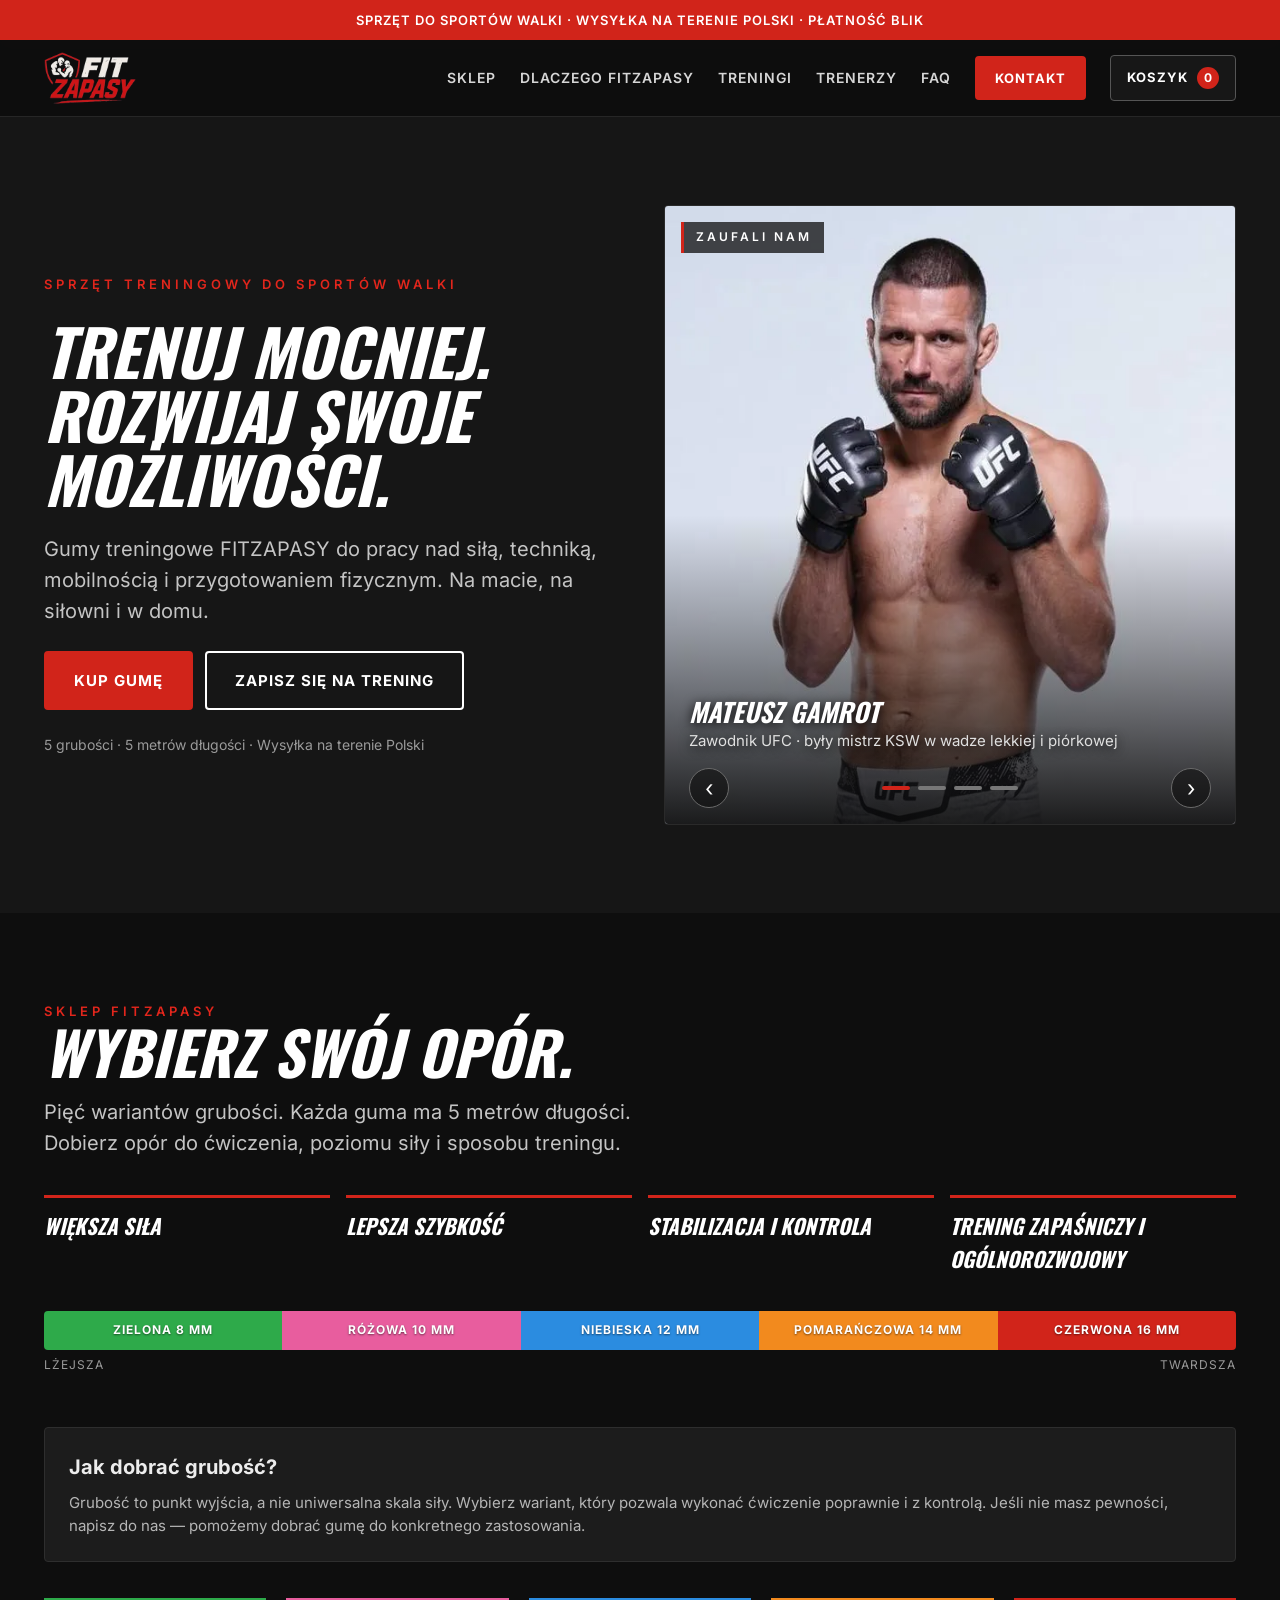
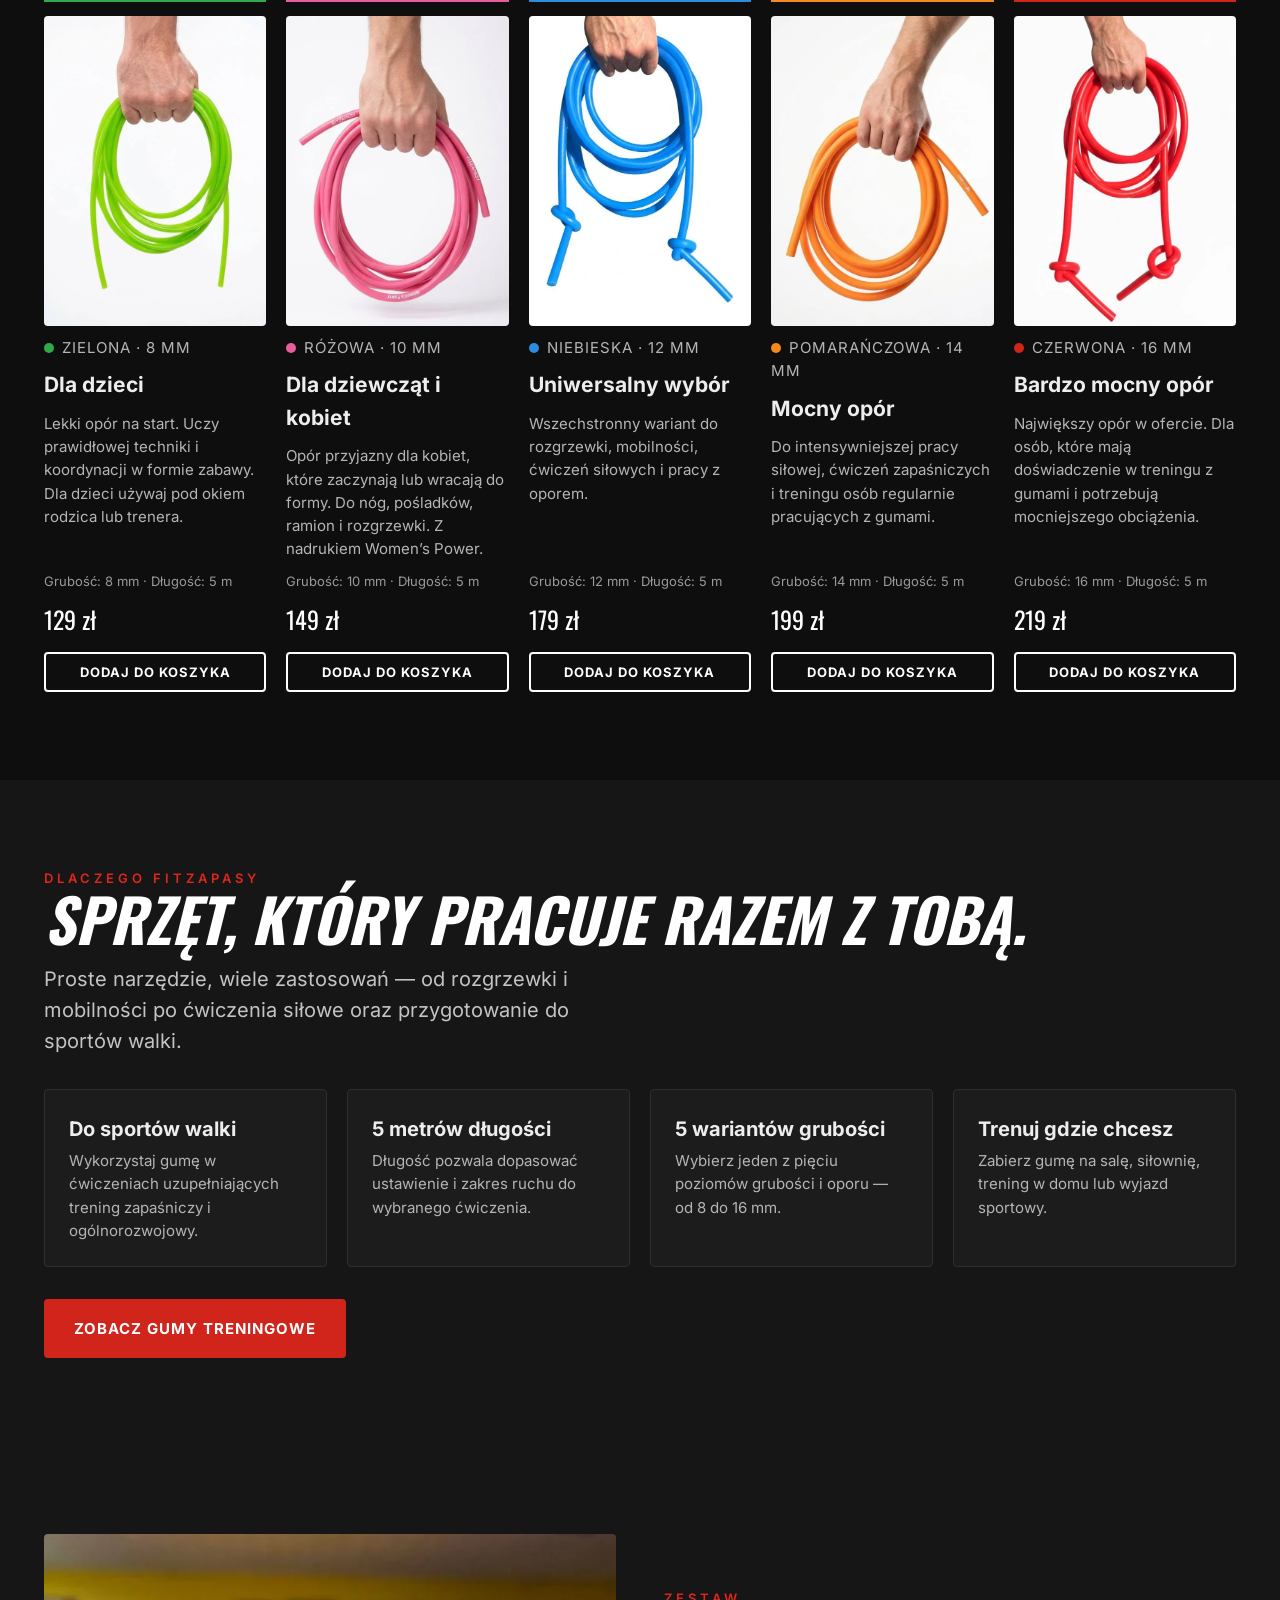
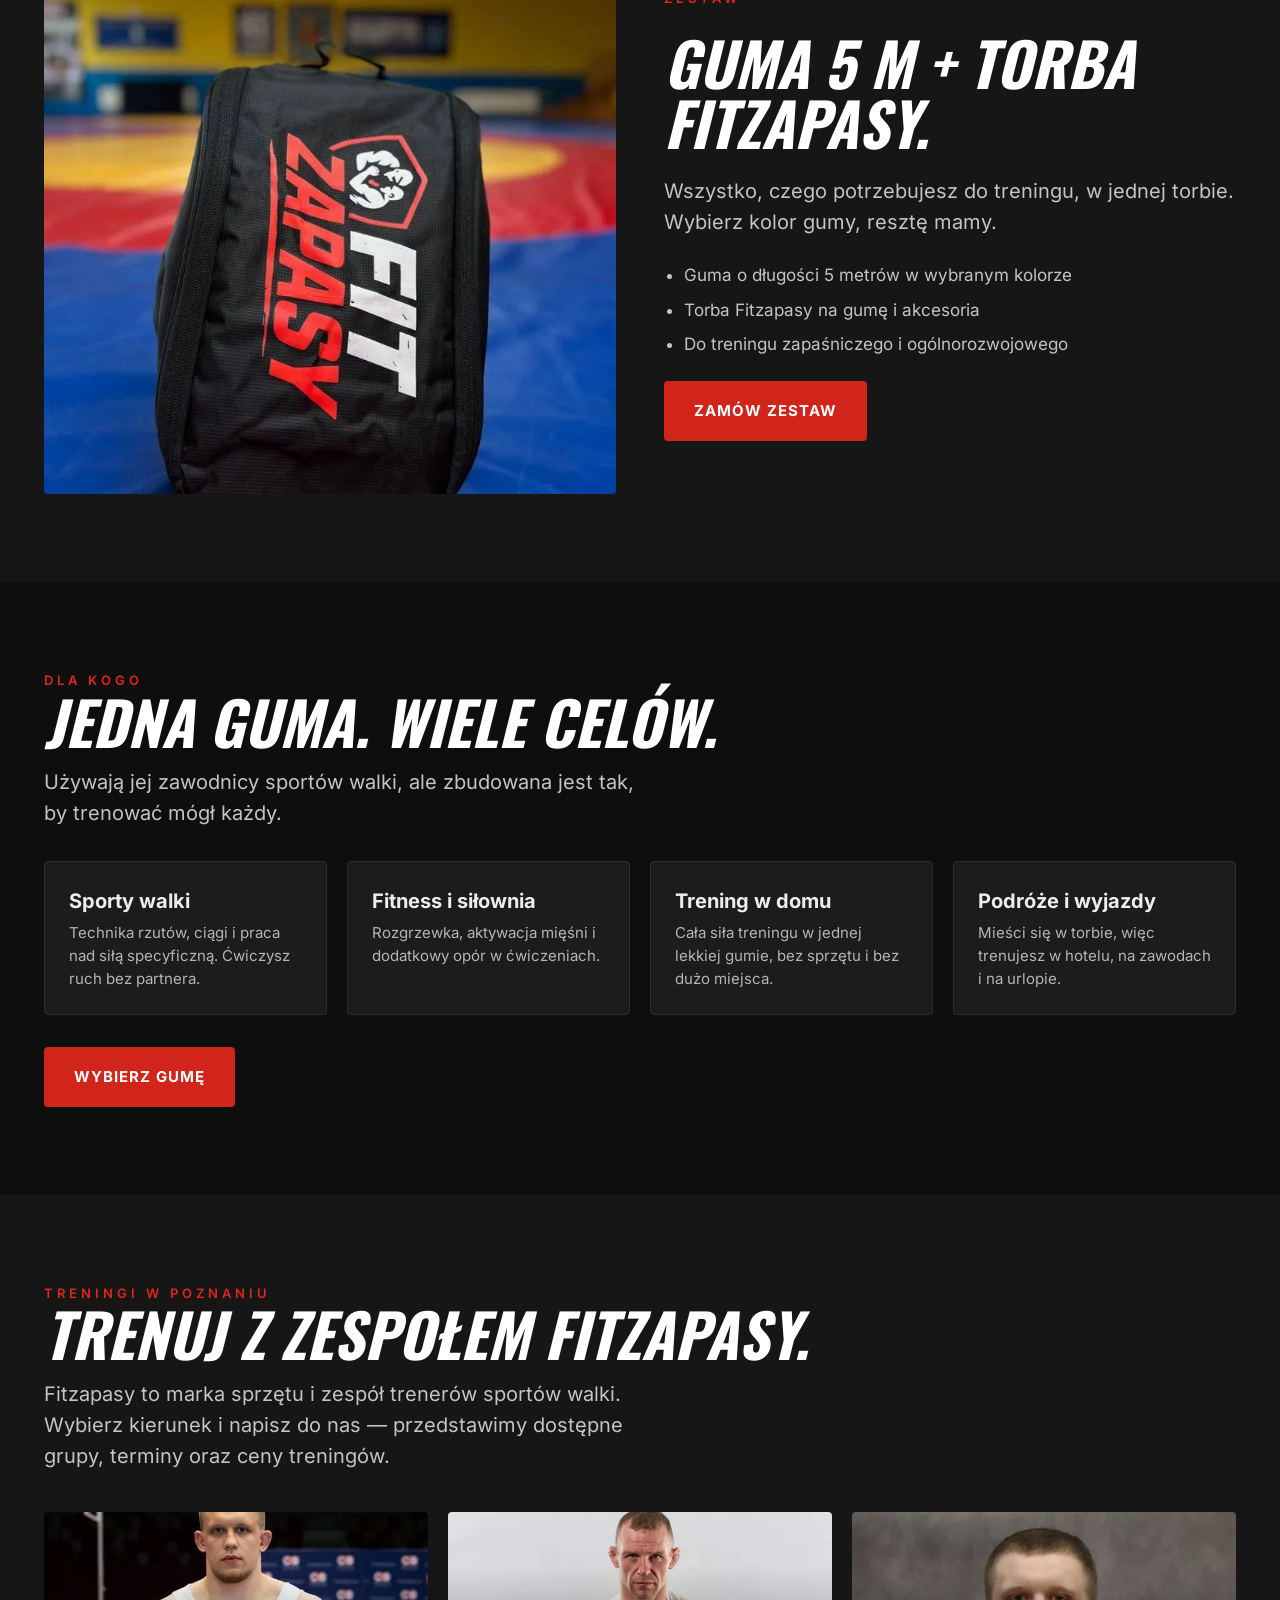
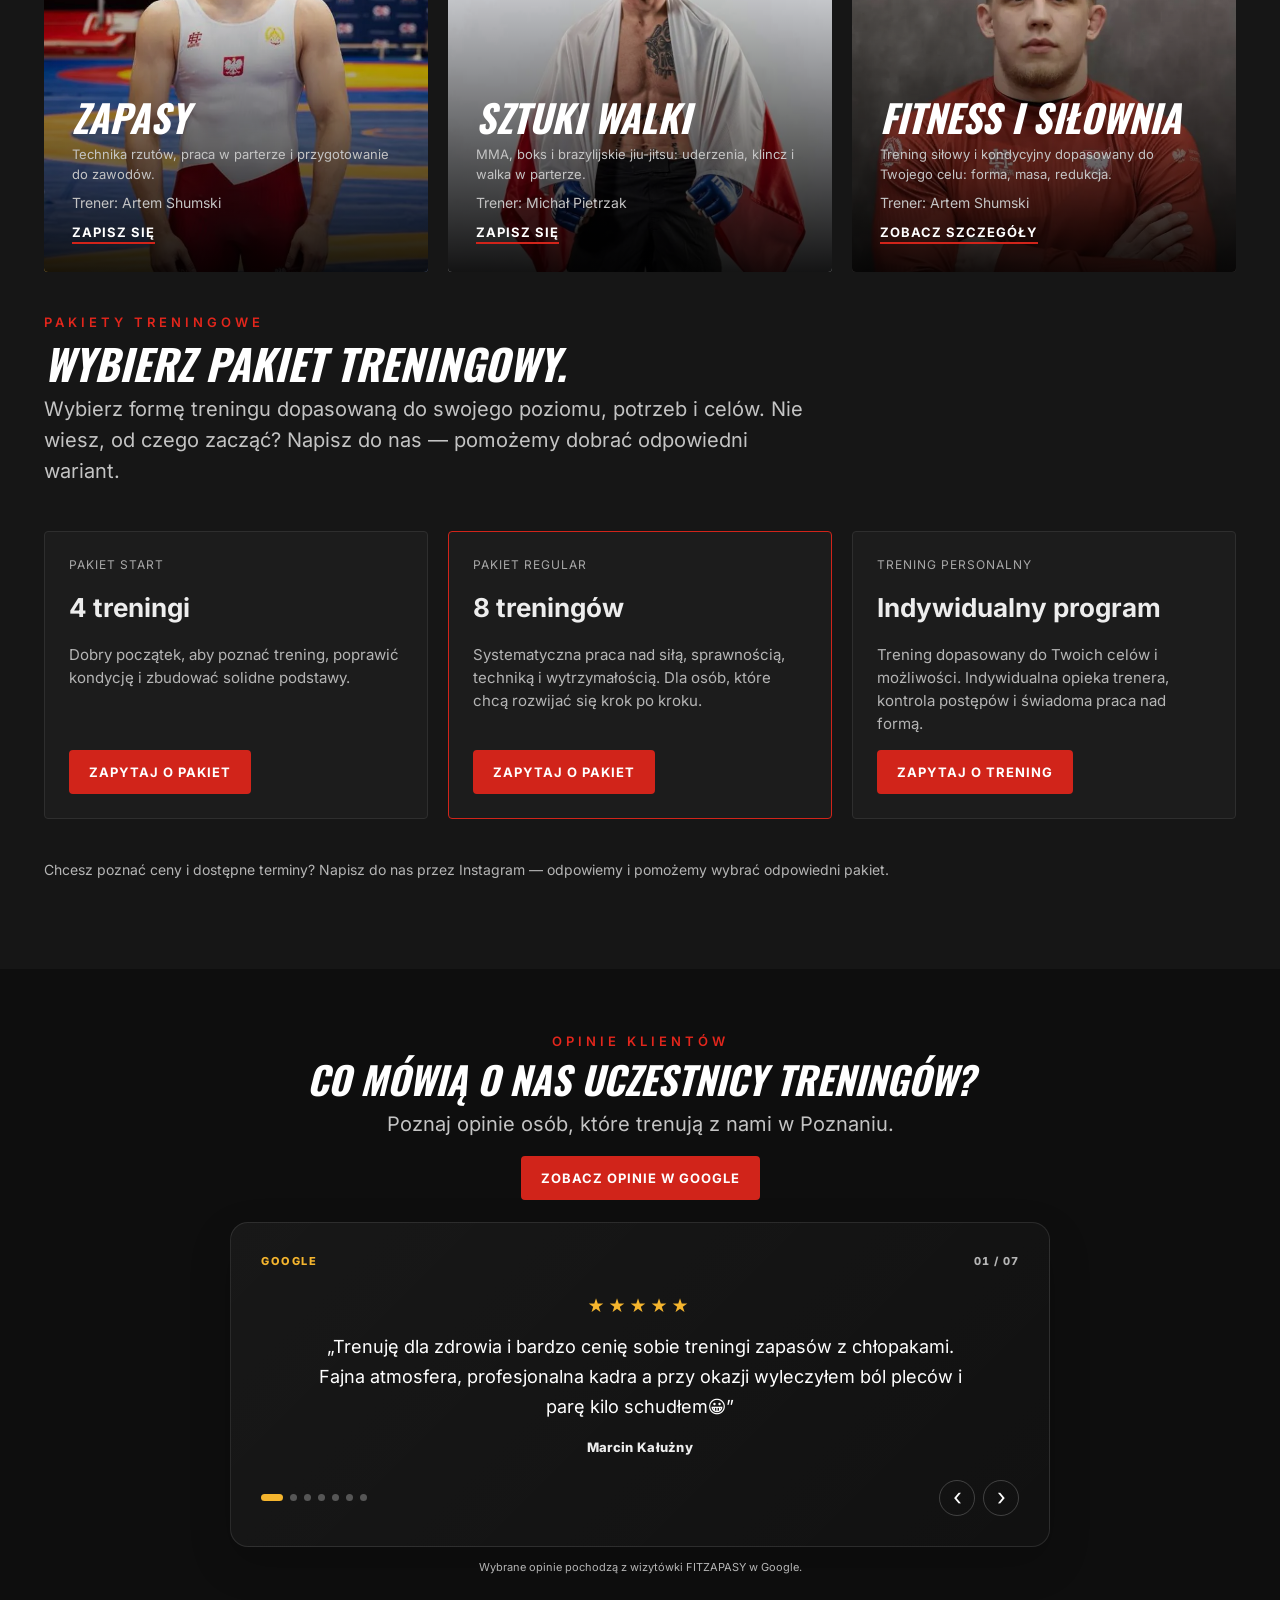
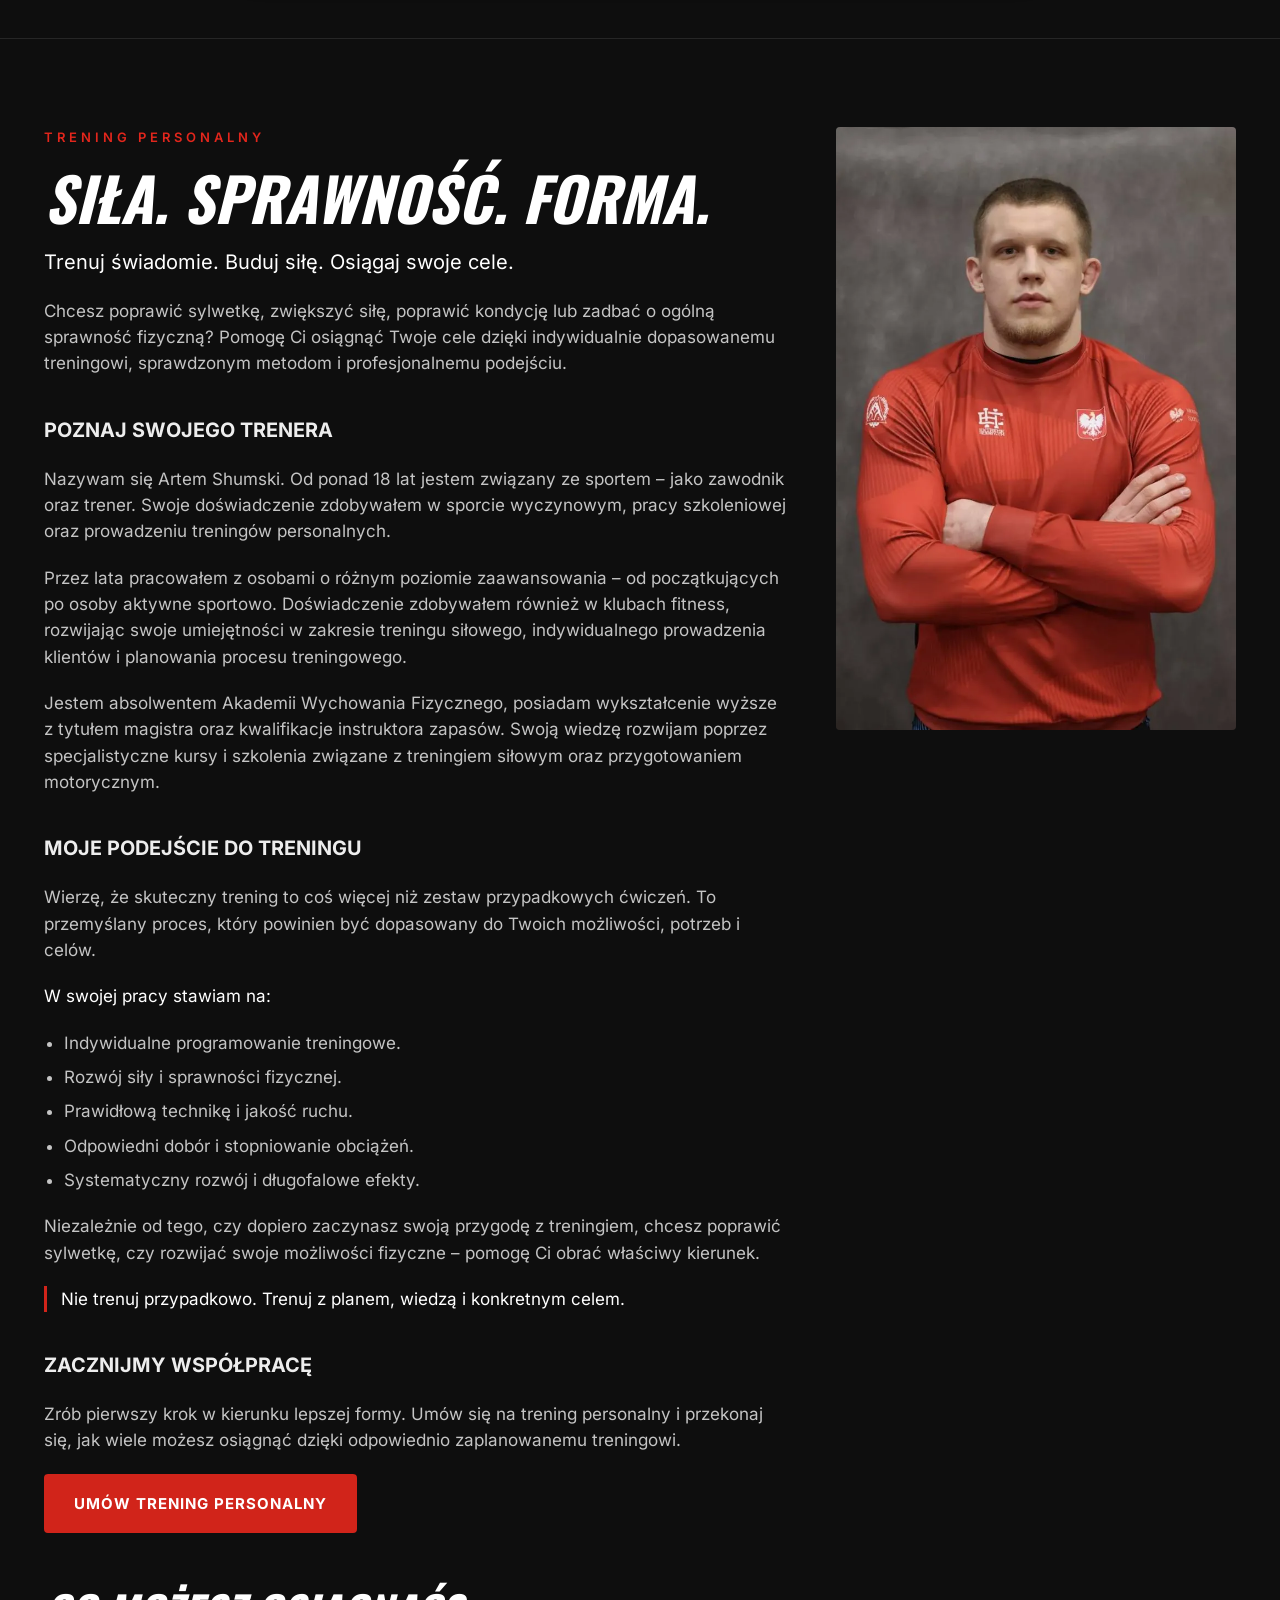
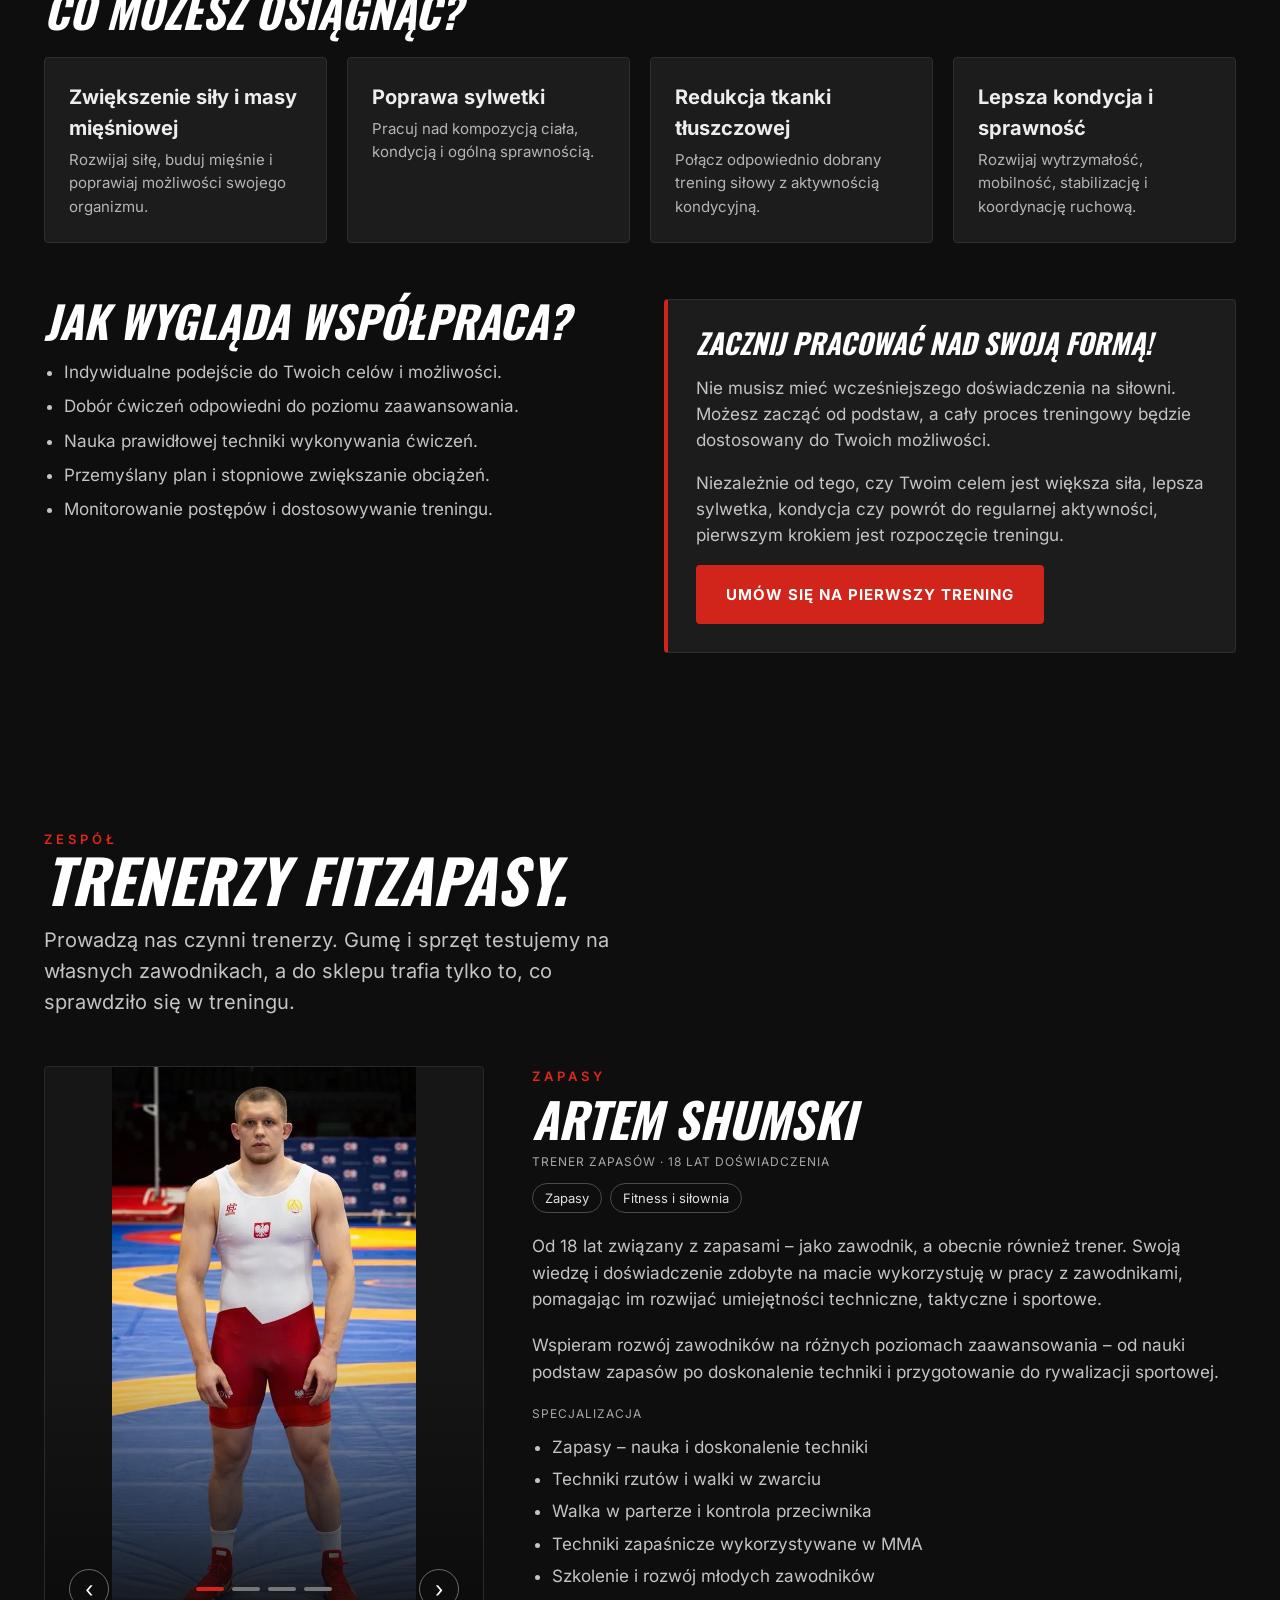
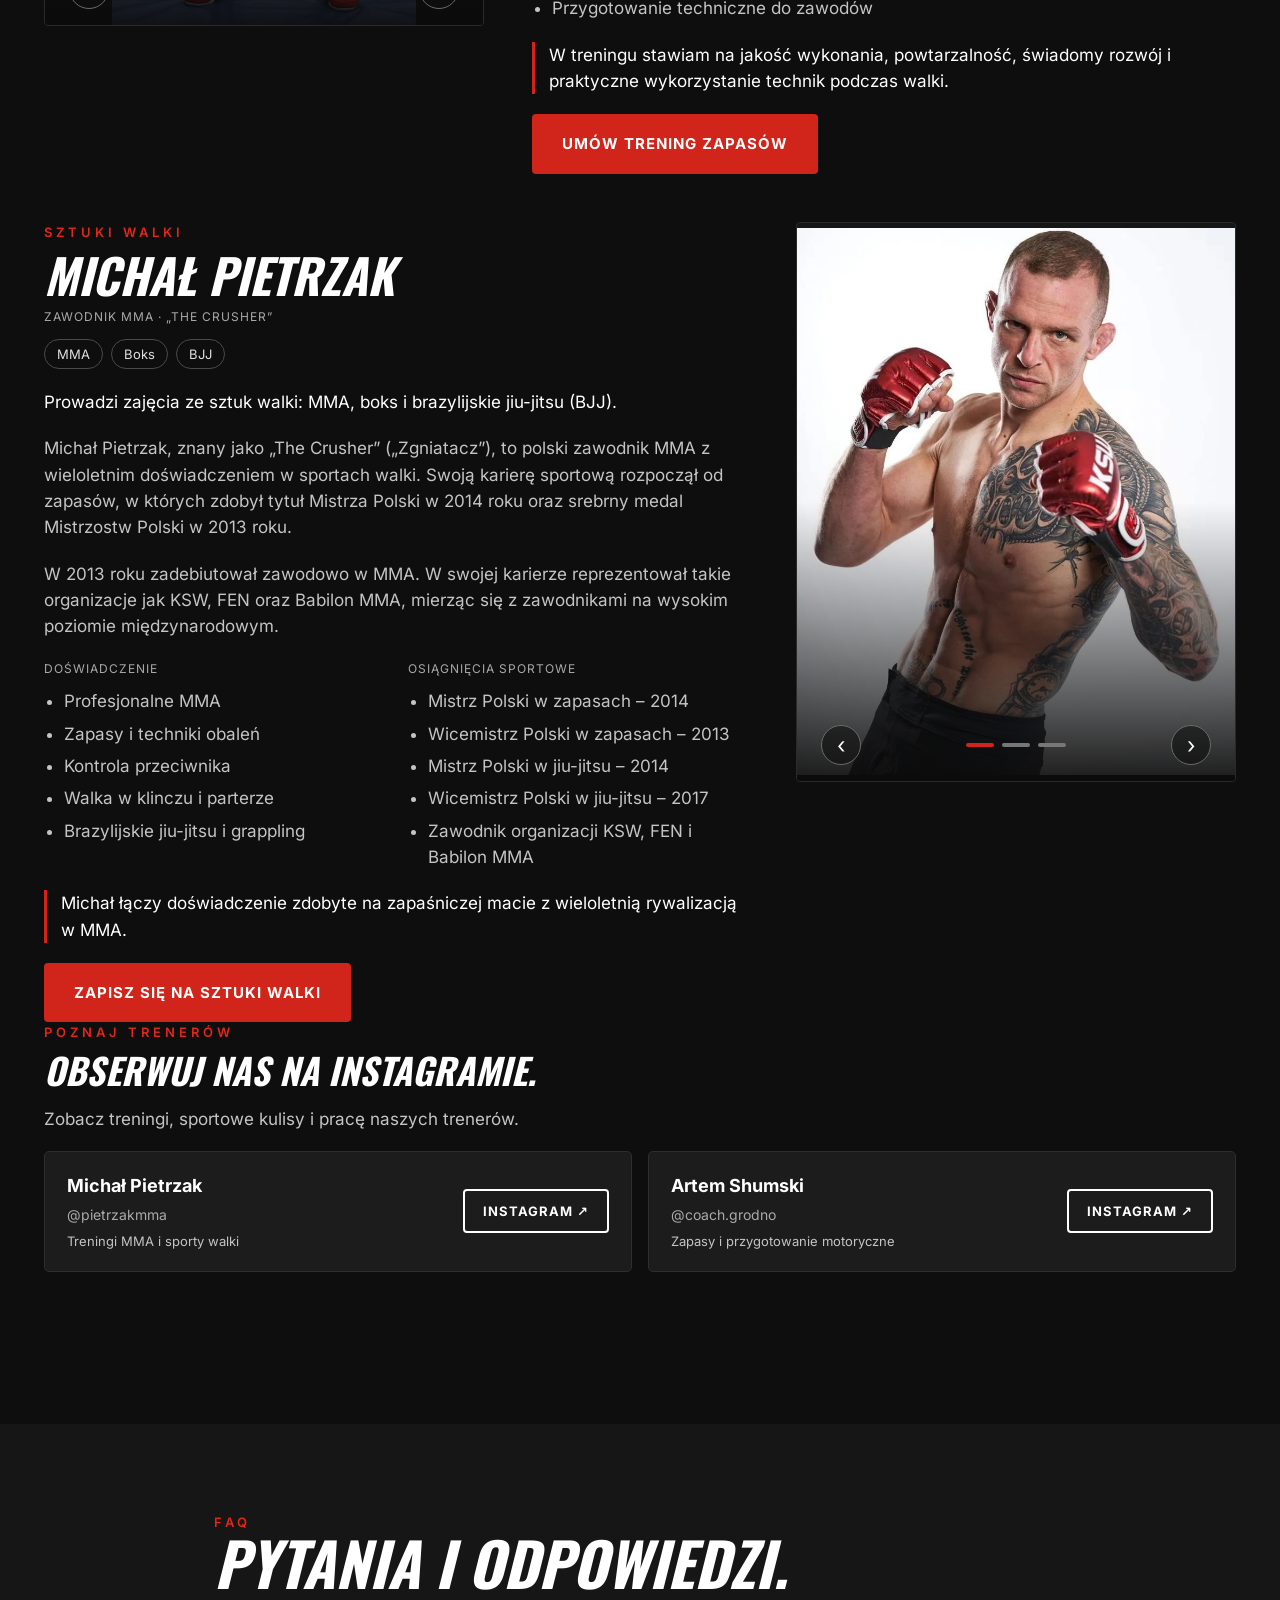
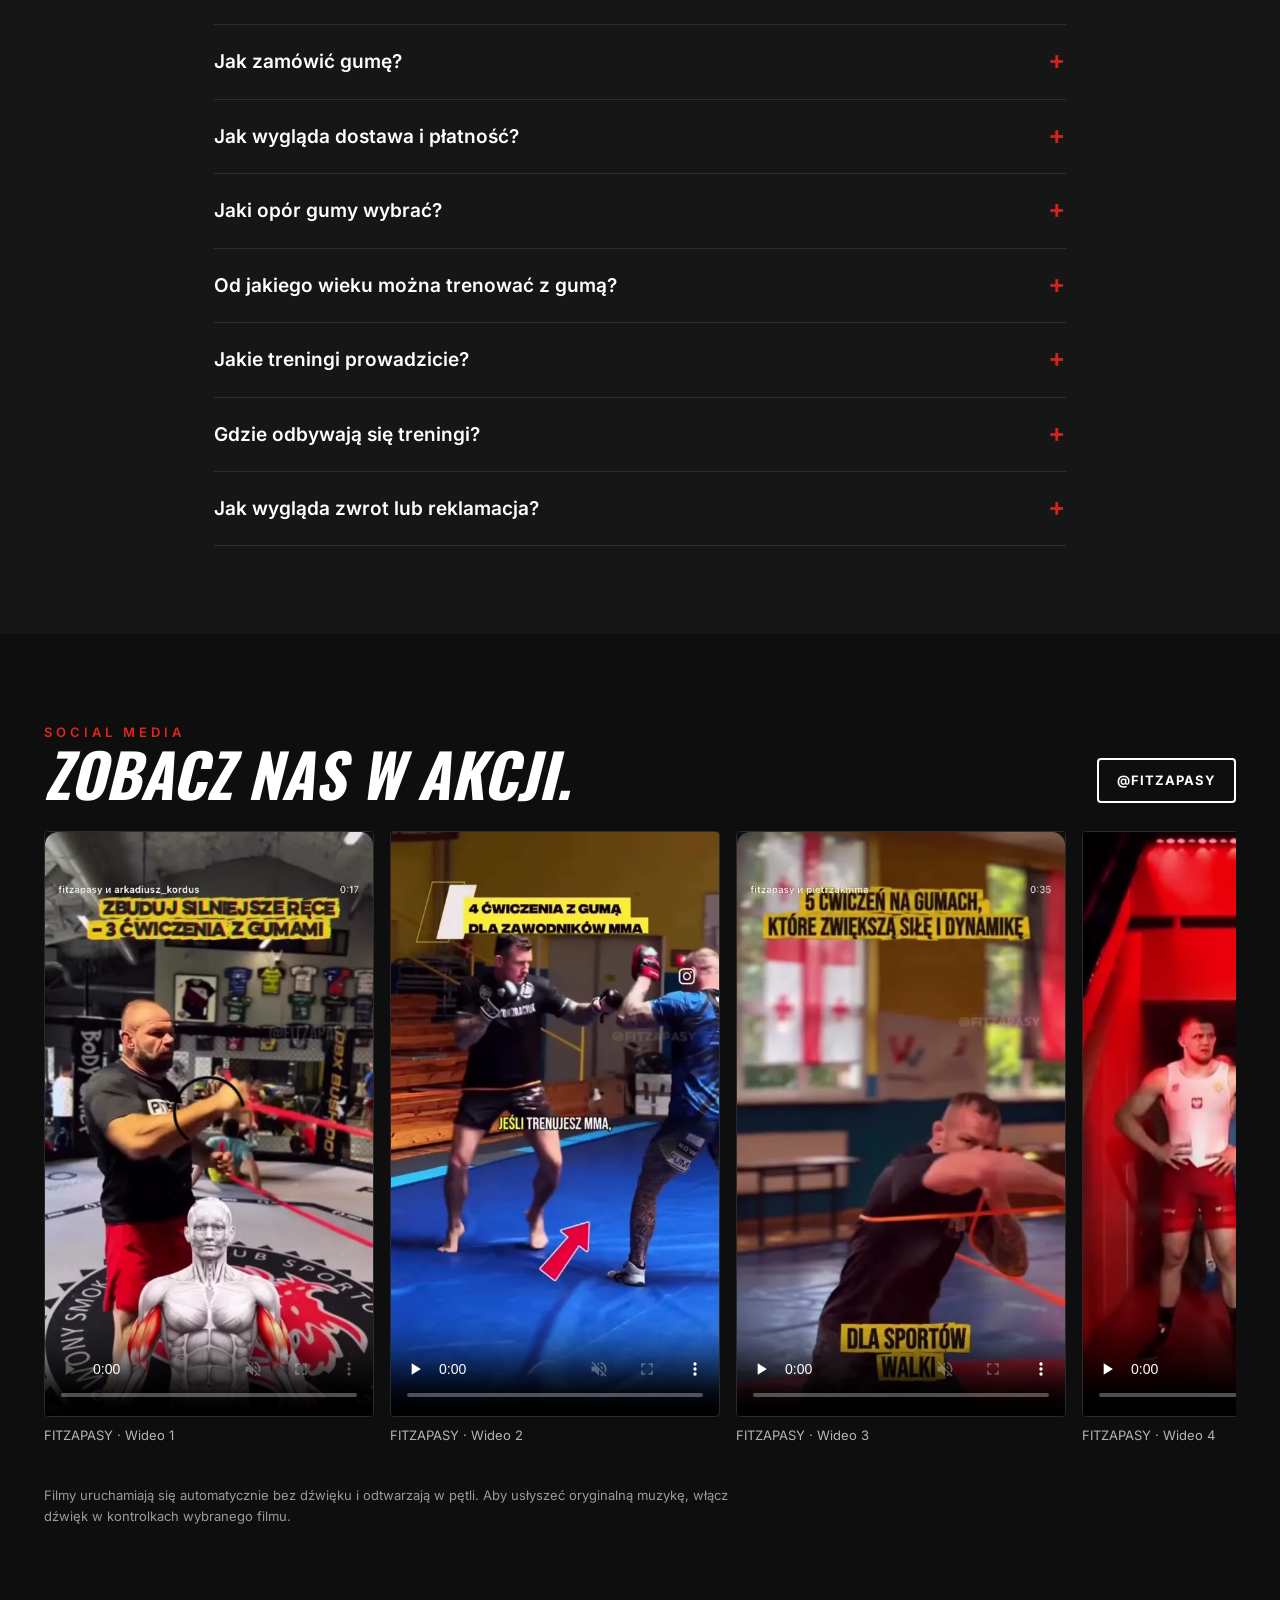
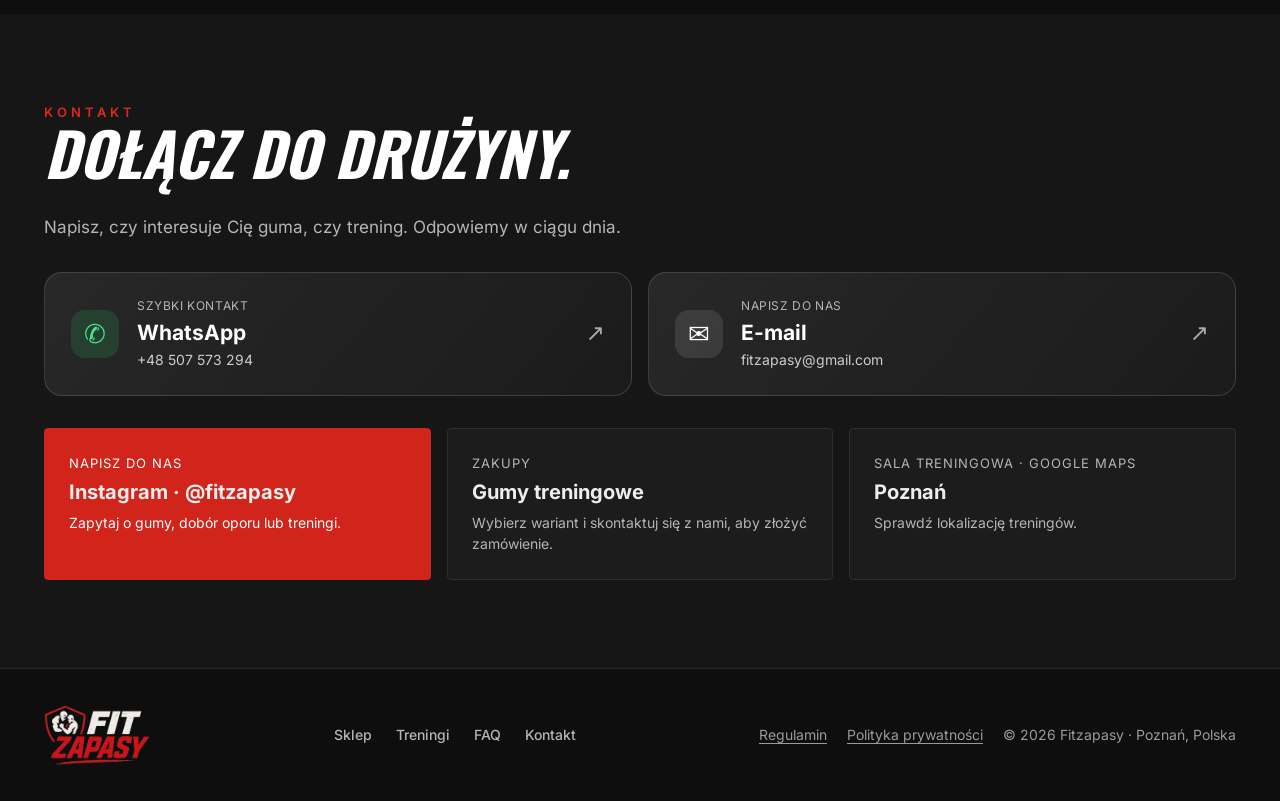
==== public/index.html @ 1601d917 "added first version of www" ====
<!DOCTYPE html>
<html lang="pl">
<head>
  <meta charset="utf-8">
  <meta name="viewport" content="width=device-width, initial-scale=1">
  <title>FITZAPASY – gumy treningowe do sportów walki i treningu siłowego</title>
  <meta name="description" content="Gumy treningowe FITZAPASY o długości 5 m i grubości od 8 do 16 mm. Sprzęt do treningu zapaśniczego, sportów walki, siły i mobilności. Treningi w Poznaniu.">
  <meta name="theme-color" content="#0E0E0E">

  <meta property="og:type" content="website">
  <meta property="og:site_name" content="FITZAPASY">
  <meta property="og:title" content="Fitzapasy – trenuj jak mistrzowie">
  <meta property="og:description" content="Zaufali nam mistrzowie. Guma dla zapaśników i treningi zapasów w Poznaniu.">
  <meta property="og:locale" content="pl_PL">
  <meta property="og:url" content="https://fitzapasy.pl/">
  <meta property="og:image" content="https://fitzapasy.pl/assets/img/og-image.jpg">
  <meta property="og:image:width" content="1200">
  <meta property="og:image:height" content="630">
  <meta name="twitter:card" content="summary_large_image">
  <link rel="canonical" href="https://fitzapasy.pl/">

  <link rel="icon" href="favicon.png" type="image/png">
  <link rel="preload" href="assets/fonts/inter-latin-wght-normal.woff2" as="font" type="font/woff2" crossorigin>
  <link rel="preload" href="assets/fonts/oswald-latin-wght-normal.woff2" as="font" type="font/woff2" crossorigin>
  <link rel="preload" href="assets/img/hero-mateusz-gamrot.webp" as="image" type="image/webp">
  <link rel="stylesheet" href="assets/css/main.css">
  <script type="module" src="assets/js/main.js"></script>
  <script type="application/ld+json">
  {
    "@context": "https://schema.org",
    "@type": "SportsActivityLocation",
    "name": "FITZAPASY",
    "url": "https://fitzapasy.pl/",
    "logo": "https://fitzapasy.pl/assets/img/logo-fitzapasy.webp",
    "image": "https://fitzapasy.pl/assets/img/og-image.jpg",
    "description": "Gumy treningowe do sportów walki i treningu siłowego oraz treningi zapasów, sztuk walki i treningi personalne w Poznaniu.",
    "telephone": "+48507573294",
    "email": "fitzapasy@gmail.com",
    "address": {
      "@type": "PostalAddress",
      "streetAddress": "Osiedle Jana III Sobieskiego 22G",
      "addressLocality": "Poznań",
      "addressCountry": "PL"
    },
    "sameAs": ["https://www.instagram.com/fitzapasy/"]
  }
  </script>
</head>
<body>
<a class="skip-link" href="#main">Przejdź do treści</a>

<div class="top">Sprzęt do sportów walki · Wysyłka na terenie Polski · Płatność BLIK</div>

<header class="site-header">
  <div class="w">
    <a href="#top"><img class="logo" src="assets/img/logo-fitzapasy.webp" alt="Fitzapasy – logo" width="260" height="147"></a>
    <nav class="main-nav" aria-label="Menu główne">
      <a href="#sklep">Sklep</a>
      <a href="#dlaczego">Dlaczego Fitzapasy</a>
      <a href="#treningi">Treningi</a>
      <a href="#trener">Trenerzy</a>
      <a href="#faq">FAQ</a>
      <a class="btn s" href="#kontakt">Kontakt</a>
      <button class="cart-trigger" type="button" data-cart-open aria-label="Otwórz koszyk" aria-controls="cart-panel">
        Koszyk <span class="cart-count" data-cart-count>0</span>
      </button>
    </nav>
  </div>
</header>

<main id="main">

  <!-- Hero -------------------------------------------------------------- -->
  <section class="alt" id="top">
    <div class="w">
      <div class="row">
        <div class="col">
          <p class="eyebrow">Sprzęt treningowy do sportów walki</p>
          <h1>Trenuj mocniej. Rozwijaj swoje możliwości.</h1>
          <p class="lead">Gumy treningowe FITZAPASY do pracy nad siłą, techniką, mobilnością i przygotowaniem fizycznym. Na macie, na siłowni i w domu.</p>
          <div class="actions">
            <a class="btn" href="#sklep">Kup gumę</a>
            <a class="btn o" href="#treningi">Zapisz się na trening</a>
          </div>
          <p class="note">5 grubości · 5 metrów długości · Wysyłka na terenie Polski</p>
        </div>

        <div class="col">
          <div class="car" data-carousel aria-roledescription="karuzela" aria-label="Zawodnicy, którzy nam zaufali">
            <p class="trust">Zaufali nam</p>
            <figure class="sl on" aria-label="Zdjęcie 1">
              <img class="focus-18" src="assets/img/hero-mateusz-gamrot.webp" alt="Mateusz Gamrot w rękawicach UFC" width="820" height="683" fetchpriority="high">
              <figcaption><b>Mateusz Gamrot</b><span>Zawodnik UFC · były mistrz KSW w wadze lekkiej i piórkowej</span></figcaption>
            </figure>
            <figure class="sl" aria-label="Zdjęcie 2">
              <img class="focus-22" src="assets/img/hero-borys-mankowski.webp" alt="Borys Mańkowski wchodzi do klatki na gali KSW" width="820" height="547" loading="lazy">
              <figcaption><b>Borys Mańkowski</b><span>Były mistrz KSW w wadze półśredniej</span></figcaption>
            </figure>
            <figure class="sl" aria-label="Zdjęcie 3">
              <img class="focus-15" src="assets/img/hero-mateusz-bernatek.webp" alt="Mateusz Bernatek świętuje zwycięstwo w biało-czerwonym stroju reprezentacji Polski" width="820" height="547" loading="lazy">
              <figcaption><b>Mateusz Bernatek</b><span>Wicemistrz świata (2017) i Europy (2021) w zapasach w stylu klasycznym</span></figcaption>
            </figure>
            <figure class="sl" aria-label="Zdjęcie 4">
              <img class="focus-30" src="assets/img/hero-daniel-skibinski.webp" alt="Daniel Skibiński z pamiątkową statuetką po walce" width="620" height="730" loading="lazy">
              <figcaption><b>Daniel Skibiński</b><span>Zawodnik KSW · pierwszy i były mistrz Babilon MMA w wadze półśredniej</span></figcaption>
            </figure>
            <div class="shade"></div>
            <div class="ctl">
              <button class="ar" type="button" data-prev aria-label="Poprzednie zdjęcie">‹</button>
              <div class="dots" data-dots></div>
              <button class="ar" type="button" data-next aria-label="Następne zdjęcie">›</button>
            </div>
          </div>
        </div>
      </div>
    </div>
  </section>

  <!-- Sklep ------------------------------------------------------------- -->
  <section id="sklep">
    <div class="w stack gap-36">
      <div class="section-head">
        <p class="eyebrow">Sklep FITZAPASY</p>
        <h2>Wybierz swój opór.</h2>
        <p class="lead">Pięć wariantów grubości. Każda guma ma 5 metrów długości. Dobierz opór do ćwiczenia, poziomu siły i sposobu treningu.</p>
      </div>

      <div class="stats">
        <div><span class="num">Większa siła</span></div>
        <div><span class="num">Lepsza szybkość</span></div>
        <div><span class="num">Stabilizacja i kontrola</span></div>
        <div><span class="num">Trening zapaśniczy i ogólnorozwojowy</span></div>
      </div>

      <div>
        <div class="scale">
          <span class="c-green">Zielona 8 mm</span>
          <span class="c-pink">Różowa 10 mm</span>
          <span class="c-blue">Niebieska 12 mm</span>
          <span class="c-orange">Pomarańczowa 14 mm</span>
          <span class="c-red">Czerwona 16 mm</span>
        </div>
        <div class="scl"><span>lżejsza</span><span>twardsza</span></div>
      </div>

      <div class="cc cc--tip">
        <b>Jak dobrać grubość?</b>
        <span>Grubość to punkt wyjścia, a nie uniwersalna skala siły. Wybierz wariant, który pozwala wykonać ćwiczenie poprawnie i z kontrolą. Jeśli nie masz pewności, napisz do nas — pomożemy dobrać gumę do konkretnego zastosowania.</span>
      </div>

      <div class="grid grid--products">
        <article class="prod c-green">
          <div class="ph"><img class="focus-60" src="assets/img/guma-zielona-8mm.webp" alt="Guma treningowa Fitzapasy – zielona, 8 mm" width="620" height="827" loading="lazy"></div>
          <p class="cat"><i class="dot"></i>Zielona · 8 mm</p>
          <h3>Dla dzieci</h3>
          <p>Lekki opór na start. Uczy prawidłowej techniki i koordynacji w formie zabawy. Dla dzieci używaj pod okiem rodzica lub trenera.</p>
          <p class="spec">Grubość: 8 mm · Długość: 5 m</p>
          <p class="price">129 zł</p>
          <button class="btn o s" type="button" data-add-to-cart data-name="Guma zielona 8 mm – lekki opór" data-price="129">Dodaj do koszyka</button>
        </article>

        <article class="prod c-pink">
          <div class="ph"><img class="focus-60" src="assets/img/guma-rozowa-10mm.webp" alt="Guma treningowa Fitzapasy – różowa, 10 mm" width="620" height="827" loading="lazy"></div>
          <p class="cat"><i class="dot"></i>Różowa · 10 mm</p>
          <h3>Dla dziewcząt i kobiet</h3>
          <p>Opór przyjazny dla kobiet, które zaczynają lub wracają do formy. Do nóg, pośladków, ramion i rozgrzewki. Z nadrukiem Women’s Power.</p>
          <p class="spec">Grubość: 10 mm · Długość: 5 m</p>
          <p class="price">149 zł</p>
          <button class="btn o s" type="button" data-add-to-cart data-name="Guma różowa 10 mm – lekki / średni opór" data-price="149">Dodaj do koszyka</button>
        </article>

        <article class="prod c-blue">
          <div class="ph"><img class="focus-60" src="assets/img/guma-niebieska-12mm.webp" alt="Guma treningowa Fitzapasy – niebieska, 12 mm" width="640" height="933" loading="lazy"></div>
          <p class="cat"><i class="dot"></i>Niebieska · 12 mm</p>
          <h3>Uniwersalny wybór</h3>
          <p>Wszechstronny wariant do rozgrzewki, mobilności, ćwiczeń siłowych i pracy z oporem.</p>
          <p class="spec">Grubość: 12 mm · Długość: 5 m</p>
          <p class="price">179 zł</p>
          <button class="btn o s" type="button" data-add-to-cart data-name="Guma niebieska 12 mm – uniwersalny wybór" data-price="179">Dodaj do koszyka</button>
        </article>

        <article class="prod c-orange">
          <div class="ph"><img class="focus-60" src="assets/img/guma-pomaranczowa-14mm.webp" alt="Guma treningowa Fitzapasy – pomarańczowa, 14 mm" width="620" height="827" loading="lazy"></div>
          <p class="cat"><i class="dot"></i>Pomarańczowa · 14 mm</p>
          <h3>Mocny opór</h3>
          <p>Do intensywniejszej pracy siłowej, ćwiczeń zapaśniczych i treningu osób regularnie pracujących z gumami.</p>
          <p class="spec">Grubość: 14 mm · Długość: 5 m</p>
          <p class="price">199 zł</p>
          <button class="btn o s" type="button" data-add-to-cart data-name="Guma pomarańczowa 14 mm – mocny opór" data-price="199">Dodaj do koszyka</button>
        </article>

        <article class="prod c-red">
          <div class="ph"><img class="focus-60" src="assets/img/guma-czerwona-16mm.webp" alt="Guma treningowa Fitzapasy – czerwona, 16 mm" width="620" height="850" loading="lazy"></div>
          <p class="cat"><i class="dot"></i>Czerwona · 16 mm</p>
          <h3>Bardzo mocny opór</h3>
          <p>Największy opór w ofercie. Dla osób, które mają doświadczenie w treningu z gumami i potrzebują mocniejszego obciążenia.</p>
          <p class="spec">Grubość: 16 mm · Długość: 5 m</p>
          <p class="price">219 zł</p>
          <button class="btn o s" type="button" data-add-to-cart data-name="Guma czerwona 16 mm – bardzo mocny opór" data-price="219">Dodaj do koszyka</button>
        </article>
      </div>
    </div>
  </section>

  <!-- Dlaczego ---------------------------------------------------------- -->
  <section class="alt" id="dlaczego">
    <div class="w stack">
      <div class="section-head">
        <p class="eyebrow">Dlaczego FITZAPASY</p>
        <h2>Sprzęt, który pracuje razem z Tobą.</h2>
        <p class="lead">Proste narzędzie, wiele zastosowań — od rozgrzewki i mobilności po ćwiczenia siłowe oraz przygotowanie do sportów walki.</p>
      </div>
      <div class="grid g4">
        <div class="cc"><b>Do sportów walki</b><span>Wykorzystaj gumę w ćwiczeniach uzupełniających trening zapaśniczy i ogólnorozwojowy.</span></div>
        <div class="cc"><b>5 metrów długości</b><span>Długość pozwala dopasować ustawienie i zakres ruchu do wybranego ćwiczenia.</span></div>
        <div class="cc"><b>5 wariantów grubości</b><span>Wybierz jeden z pięciu poziomów grubości i oporu — od 8 do 16 mm.</span></div>
        <div class="cc"><b>Trenuj gdzie chcesz</b><span>Zabierz gumę na salę, siłownię, trening w domu lub wyjazd sportowy.</span></div>
      </div>
      <div><a class="btn" href="#sklep">Zobacz gumy treningowe</a></div>
    </div>
  </section>

  <!-- Zestaw ------------------------------------------------------------ -->
  <section class="alt" id="zestaw">
    <div class="w">
      <div class="row">
        <div class="col">
          <div class="ph ph--tall"><img class="focus-55" src="assets/img/zestaw-torba.webp" alt="Torba Fitzapasy na macie zapaśniczej" width="760" height="1013" loading="lazy"></div>
        </div>
        <div class="col">
          <p class="eyebrow">Zestaw</p>
          <h2>Guma 5 m + torba Fitzapasy.</h2>
          <p class="lead">Wszystko, czego potrzebujesz do treningu, w jednej torbie. Wybierz kolor gumy, resztę mamy.</p>
          <ul class="list">
            <li>Guma o długości 5 metrów w wybranym kolorze</li>
            <li>Torba Fitzapasy na gumę i akcesoria</li>
            <li>Do treningu zapaśniczego i ogólnorozwojowego</li>
          </ul>
          <div><a class="btn" href="#kontakt">Zamów zestaw</a></div>
        </div>
      </div>
    </div>
  </section>

  <!-- Dla kogo ---------------------------------------------------------- -->
  <section>
    <div class="w stack">
      <div class="section-head">
        <p class="eyebrow">Dla kogo</p>
        <h2>Jedna guma. Wiele celów.</h2>
        <p class="lead">Używają jej zawodnicy sportów walki, ale zbudowana jest tak, by trenować mógł każdy.</p>
      </div>
      <div class="grid g4">
        <div class="cc"><b>Sporty walki</b><span>Technika rzutów, ciągi i praca nad siłą specyficzną. Ćwiczysz ruch bez partnera.</span></div>
        <div class="cc"><b>Fitness i siłownia</b><span>Rozgrzewka, aktywacja mięśni i dodatkowy opór w ćwiczeniach.</span></div>
        <div class="cc"><b>Trening w domu</b><span>Cała siła treningu w jednej lekkiej gumie, bez sprzętu i bez dużo miejsca.</span></div>
        <div class="cc"><b>Podróże i wyjazdy</b><span>Mieści się w torbie, więc trenujesz w hotelu, na zawodach i na urlopie.</span></div>
      </div>
      <div><a class="btn" href="#sklep">Wybierz gumę</a></div>
    </div>
  </section>

  <!-- Treningi ---------------------------------------------------------- -->
  <section class="alt" id="treningi">
    <div class="w stack gap-40">
      <div class="section-head">
        <p class="eyebrow">Treningi w Poznaniu</p>
        <h2>Trenuj z zespołem Fitzapasy.</h2>
        <p class="lead">Fitzapasy to marka sprzętu i zespół trenerów sportów walki. Wybierz kierunek i napisz do nas — przedstawimy dostępne grupy, terminy oraz ceny treningów.</p>
      </div>

      <div class="grid grid--paths">
        <a class="ph path" href="#kontakt">
          <img class="focus-15" src="assets/img/artem-shumski-zapasy.webp" alt="Trening: Zapasy" width="599" height="1100" loading="lazy">
          <span class="big">Zapasy</span>
          <span>Technika rzutów, praca w parterze i przygotowanie do zawodów.</span>
          <span class="trainer">Trener: Artem Shumski</span>
          <span class="more">Zapisz się</span>
        </a>
        <a class="ph path" href="#kontakt">
          <img class="focus-15" src="assets/img/michal-pietrzak-flaga.webp" alt="Trening: sztuki walki" width="820" height="883" loading="lazy">
          <span class="big">Sztuki walki</span>
          <span>MMA, boks i brazylijskie jiu-jitsu: uderzenia, klincz i walka w parterze.</span>
          <span class="trainer">Trener: Michał Pietrzak</span>
          <span class="more">Zapisz się</span>
        </a>
        <a class="ph path" href="#fitness">
          <img class="focus-15" src="assets/img/artem-shumski-fitness.webp" alt="Trening: fitness i siłownia" width="729" height="1100" loading="lazy">
          <span class="big">Fitness i siłownia</span>
          <span>Trening siłowy i kondycyjny dopasowany do Twojego celu: forma, masa, redukcja.</span>
          <span class="trainer">Trener: Artem Shumski</span>
          <span class="more">Zobacz szczegóły</span>
        </a>
      </div>

      <div class="package-intro">
        <p class="eyebrow">Pakiety treningowe</p>
        <h2 class="h-sub">Wybierz pakiet treningowy.</h2>
        <p class="lead">Wybierz formę treningu dopasowaną do swojego poziomu, potrzeb i celów. Nie wiesz, od czego zacząć? Napisz do nas — pomożemy dobrać odpowiedni wariant.</p>
      </div>

      <div class="grid g3 grid--packages">
        <article class="cc package">
          <p class="cat">Pakiet start</p>
          <h3>4 treningi</h3>
          <p>Dobry początek, aby poznać trening, poprawić kondycję i zbudować solidne podstawy.</p>
          <a class="btn s" href="#kontakt">Zapytaj o pakiet</a>
        </article>
        <article class="cc package package--featured">
          <p class="cat">Pakiet regular</p>
          <h3>8 treningów</h3>
          <p>Systematyczna praca nad siłą, sprawnością, techniką i wytrzymałością. Dla osób, które chcą rozwijać się krok po kroku.</p>
          <a class="btn s" href="#kontakt">Zapytaj o pakiet</a>
        </article>
        <article class="cc package">
          <p class="cat">Trening personalny</p>
          <h3>Indywidualny program</h3>
          <p>Trening dopasowany do Twoich celów i możliwości. Indywidualna opieka trenera, kontrola postępów i świadoma praca nad formą.</p>
          <a class="btn s" href="#kontakt">Zapytaj o trening</a>
        </article>
      </div>

      <p class="note note--mut">Chcesz poznać ceny i dostępne terminy? Napisz do nas przez Instagram — odpowiemy i pomożemy wybrać odpowiedni pakiet.</p>
    </div>
  </section>

  <!-- Opinie ------------------------------------------------------------ -->
  <section class="review-section" id="opinie">
    <div class="w">
      <div class="review-heading">
        <div>
          <p class="eyebrow">Opinie klientów</p>
          <h2>Co mówią o nas uczestnicy treningów?</h2>
          <p class="lead">Poznaj opinie osób, które trenują z nami w Poznaniu.</p>
        </div>
        <a class="btn s" href="https://maps.app.goo.gl/hU7fTTg3PBC93mWm6" target="_blank" rel="noopener noreferrer">Zobacz opinie w Google</a>
      </div>

      <div class="cc review-carousel" data-reviews role="region" aria-roledescription="karuzela" aria-label="Opinie uczestników treningów">
        <div class="review-topline">
          <span class="review-google">GOOGLE</span>
          <span class="review-count" data-review-count>01 / 07</span>
        </div>
        <div class="review-content" aria-live="polite" aria-atomic="true">
          <div class="review-stars" aria-label="5 na 5 gwiazdek">★★★★★</div>
          <p class="review-text" data-review-text></p>
          <div class="review-author" data-review-author></div>
        </div>
        <div class="review-controls">
          <div class="review-dots" data-dots aria-label="Wybierz opinię"></div>
          <div class="review-arrows">
            <button type="button" data-prev aria-label="Poprzednia opinia">‹</button>
            <button type="button" data-next aria-label="Następna opinia">›</button>
          </div>
        </div>
      </div>
      <p class="review-footnote">Wybrane opinie pochodzą z wizytówki FITZAPASY w Google.</p>
    </div>
  </section>

  <!-- Trening personalny ------------------------------------------------ -->
  <section class="section--bordered" id="fitness">
    <div class="w stack gap-56">
      <div class="row row--top">
        <div class="col fitness-body prose">
          <p class="eyebrow">Trening personalny</p>
          <h2>Siła. Sprawność. Forma.</h2>
          <p class="lead lead--light">Trenuj świadomie. Buduj siłę. Osiągaj swoje cele.</p>
          <p>Chcesz poprawić sylwetkę, zwiększyć siłę, poprawić kondycję lub zadbać o ogólną sprawność fizyczną? Pomogę Ci osiągnąć Twoje cele dzięki indywidualnie dopasowanemu treningowi, sprawdzonym metodom i profesjonalnemu podejściu.</p>

          <h3>POZNAJ SWOJEGO TRENERA</h3>
          <p>Nazywam się Artem Shumski. Od ponad 18 lat jestem związany ze sportem – jako zawodnik oraz trener. Swoje doświadczenie zdobywałem w sporcie wyczynowym, pracy szkoleniowej oraz prowadzeniu treningów personalnych.</p>
          <p>Przez lata pracowałem z osobami o różnym poziomie zaawansowania – od początkujących po osoby aktywne sportowo. Doświadczenie zdobywałem również w klubach fitness, rozwijając swoje umiejętności w zakresie treningu siłowego, indywidualnego prowadzenia klientów i planowania procesu treningowego.</p>
          <p>Jestem absolwentem Akademii Wychowania Fizycznego, posiadam wykształcenie wyższe z tytułem magistra oraz kwalifikacje instruktora zapasów. Swoją wiedzę rozwijam poprzez specjalistyczne kursy i szkolenia związane z treningiem siłowym oraz przygotowaniem motorycznym.</p>

          <h3>MOJE PODEJŚCIE DO TRENINGU</h3>
          <p>Wierzę, że skuteczny trening to coś więcej niż zestaw przypadkowych ćwiczeń. To przemyślany proces, który powinien być dopasowany do Twoich możliwości, potrzeb i celów.</p>
          <p class="em">W swojej pracy stawiam na:</p>
          <ul class="list">
            <li>Indywidualne programowanie treningowe.</li>
            <li>Rozwój siły i sprawności fizycznej.</li>
            <li>Prawidłową technikę i jakość ruchu.</li>
            <li>Odpowiedni dobór i stopniowanie obciążeń.</li>
            <li>Systematyczny rozwój i długofalowe efekty.</li>
          </ul>
          <p>Niezależnie od tego, czy dopiero zaczynasz swoją przygodę z treningiem, chcesz poprawić sylwetkę, czy rozwijać swoje możliwości fizyczne – pomogę Ci obrać właściwy kierunek.</p>
          <p class="callout">Nie trenuj przypadkowo. Trenuj z planem, wiedzą i konkretnym celem.</p>

          <h3>ZACZNIJMY WSPÓŁPRACĘ</h3>
          <p>Zrób pierwszy krok w kierunku lepszej formy. Umów się na trening personalny i przekonaj się, jak wiele możesz osiągnąć dzięki odpowiednio zaplanowanemu treningowi.</p>
          <div><a class="btn" href="#kontakt">Umów trening personalny</a></div>
        </div>
        <div class="fitness-photo">
          <div class="ph"><img src="assets/img/artem-shumski-fitness.webp" alt="Artem Shumski, trener treningu siłowego i fitnessu" width="729" height="1100" loading="lazy"></div>
        </div>
      </div>

      <div class="stack gap-24">
        <h2 class="h-mid">Co możesz osiągnąć?</h2>
        <div class="grid g4">
          <div class="cc"><b>Zwiększenie siły i masy mięśniowej</b><span>Rozwijaj siłę, buduj mięśnie i poprawiaj możliwości swojego organizmu.</span></div>
          <div class="cc"><b>Poprawa sylwetki</b><span>Pracuj nad kompozycją ciała, kondycją i ogólną sprawnością.</span></div>
          <div class="cc"><b>Redukcja tkanki tłuszczowej</b><span>Połącz odpowiednio dobrany trening siłowy z aktywnością kondycyjną.</span></div>
          <div class="cc"><b>Lepsza kondycja i sprawność</b><span>Rozwijaj wytrzymałość, mobilność, stabilizację i koordynację ruchową.</span></div>
        </div>
      </div>

      <div class="row row--top">
        <div class="col collab-col">
          <h2 class="h-mid">Jak wygląda współpraca?</h2>
          <ul class="list">
            <li>Indywidualne podejście do Twoich celów i możliwości.</li>
            <li>Dobór ćwiczeń odpowiedni do poziomu zaawansowania.</li>
            <li>Nauka prawidłowej techniki wykonywania ćwiczeń.</li>
            <li>Przemyślany plan i stopniowe zwiększanie obciążeń.</li>
            <li>Monitorowanie postępów i dostosowywanie treningu.</li>
          </ul>
        </div>
        <div class="col collab-col cta-box prose">
          <h3 class="big">Zacznij pracować nad swoją formą!</h3>
          <p>Nie musisz mieć wcześniejszego doświadczenia na siłowni. Możesz zacząć od podstaw, a cały proces treningowy będzie dostosowany do Twoich możliwości.</p>
          <p>Niezależnie od tego, czy Twoim celem jest większa siła, lepsza sylwetka, kondycja czy powrót do regularnej aktywności, pierwszym krokiem jest rozpoczęcie treningu.</p>
          <div><a class="btn" href="#kontakt">Umów się na pierwszy trening</a></div>
        </div>
      </div>
    </div>
  </section>

  <!-- Trenerzy ---------------------------------------------------------- -->
  <section id="trener">
    <div class="w stack gap-48">
      <div class="section-head">
        <p class="eyebrow">Zespół</p>
        <h2>Trenerzy Fitzapasy.</h2>
        <p class="lead">Prowadzą nas czynni trenerzy. Gumę i sprzęt testujemy na własnych zawodnikach, a do sklepu trafia tylko to, co sprawdziło się w treningu.</p>
      </div>

      <div class="row row--top">
        <div class="coach-media">
          <div class="car car--portrait" data-carousel aria-roledescription="karuzela" aria-label="Zdjęcia trenera Artema Shumskiego">
            <figure class="sl on"><img src="assets/img/artem-shumski-zapasy.webp" alt="Artem Shumski, trener zapasów" width="599" height="1100" loading="lazy"></figure>
            <figure class="sl"><img src="assets/img/artem-shumski-podium.webp" alt="Trener i młody zawodnik z brązowym medalem mistrzostw Europy U15 na podium" width="820" height="1093" loading="lazy"></figure>
            <figure class="sl"><img src="assets/img/zapasy-rzut.webp" alt="Walka zapaśnicza w stylu klasycznym: rzut w trakcie zawodów" width="820" height="585" loading="lazy"></figure>
            <figure class="sl"><img src="assets/img/reprezentacja-polski.webp" alt="Reprezentacja Polski w zapasach, zdjęcie grupowe w dresach kadry" width="820" height="615" loading="lazy"></figure>
            <div class="shade"></div>
            <div class="ctl">
              <button class="ar" type="button" data-prev aria-label="Poprzednie zdjęcie">‹</button>
              <div class="dots" data-dots></div>
              <button class="ar" type="button" data-next aria-label="Następne zdjęcie">›</button>
            </div>
          </div>
        </div>
        <div class="col coach-body prose">
          <div>
            <p class="eyebrow">Zapasy</p>
            <h3 class="big coach-name">Artem Shumski</h3>
            <p class="cat coach-role">Trener zapasów · 18 lat doświadczenia</p>
            <div class="chips"><span class="chip">Zapasy</span><span class="chip">Fitness i siłownia</span></div>
          </div>
          <p>Od 18 lat związany z zapasami – jako zawodnik, a obecnie również trener. Swoją wiedzę i doświadczenie zdobyte na macie wykorzystuję w pracy z zawodnikami, pomagając im rozwijać umiejętności techniczne, taktyczne i sportowe.</p>
          <p>Wspieram rozwój zawodników na różnych poziomach zaawansowania – od nauki podstaw zapasów po doskonalenie techniki i przygotowanie do rywalizacji sportowej.</p>
          <div>
            <p class="cat list-title">Specjalizacja</p>
            <ul class="list list--tight">
              <li>Zapasy – nauka i doskonalenie techniki</li>
              <li>Techniki rzutów i walki w zwarciu</li>
              <li>Walka w parterze i kontrola przeciwnika</li>
              <li>Techniki zapaśnicze wykorzystywane w MMA</li>
              <li>Szkolenie i rozwój młodych zawodników</li>
              <li>Przygotowanie techniczne do zawodów</li>
            </ul>
          </div>
          <p class="callout">W treningu stawiam na jakość wykonania, powtarzalność, świadomy rozwój i praktyczne wykorzystanie technik podczas walki.</p>
          <div><a class="btn" href="#kontakt">Umów trening zapasów</a></div>
        </div>
      </div>

      <div class="row row--top row--reverse">
        <div class="coach-media">
          <div class="car car--portrait" data-carousel aria-roledescription="karuzela" aria-label="Zdjęcia trenera Michała Pietrzaka">
            <figure class="sl on"><img src="assets/img/michal-pietrzak-portret.webp" alt="Michał Pietrzak w rękawicach KSW, portret studyjny" width="820" height="1025" loading="lazy"></figure>
            <figure class="sl"><img src="assets/img/michal-pietrzak-flaga.webp" alt="Michał Pietrzak z flagą Polski na ramionach" width="820" height="883" loading="lazy"></figure>
            <figure class="sl"><img src="assets/img/michal-pietrzak-ksw.webp" alt="Michał Pietrzak wchodzi do klatki na gali KSW" width="820" height="595" loading="lazy"></figure>
            <div class="shade"></div>
            <div class="ctl">
              <button class="ar" type="button" data-prev aria-label="Poprzednie zdjęcie">‹</button>
              <div class="dots" data-dots></div>
              <button class="ar" type="button" data-next aria-label="Następne zdjęcie">›</button>
            </div>
          </div>
        </div>
        <div class="col coach-body prose">
          <div>
            <p class="eyebrow">Sztuki walki</p>
            <h3 class="big coach-name">Michał Pietrzak</h3>
            <p class="cat coach-role">Zawodnik MMA · „The Crusher”</p>
            <div class="chips"><span class="chip">MMA</span><span class="chip">Boks</span><span class="chip">BJJ</span></div>
          </div>
          <p class="em">Prowadzi zajęcia ze sztuk walki: MMA, boks i brazylijskie jiu-jitsu (BJJ).</p>
          <p>Michał Pietrzak, znany jako „The Crusher” („Zgniatacz”), to polski zawodnik MMA z wieloletnim doświadczeniem w sportach walki. Swoją karierę sportową rozpoczął od zapasów, w których zdobył tytuł Mistrza Polski w 2014 roku oraz srebrny medal Mistrzostw Polski w 2013 roku.</p>
          <p>W 2013 roku zadebiutował zawodowo w MMA. W swojej karierze reprezentował takie organizacje jak KSW, FEN oraz Babilon MMA, mierząc się z zawodnikami na wysokim poziomie międzynarodowym.</p>
          <div class="grid grid--lists">
            <div>
              <p class="cat list-title">Doświadczenie</p>
              <ul class="list list--tight">
                <li>Profesjonalne MMA</li>
                <li>Zapasy i techniki obaleń</li>
                <li>Kontrola przeciwnika</li>
                <li>Walka w klinczu i parterze</li>
                <li>Brazylijskie jiu-jitsu i grappling</li>
              </ul>
            </div>
            <div>
              <p class="cat list-title">Osiągnięcia sportowe</p>
              <ul class="list list--tight">
                <li>Mistrz Polski w zapasach – 2014</li>
                <li>Wicemistrz Polski w zapasach – 2013</li>
                <li>Mistrz Polski w jiu-jitsu – 2014</li>
                <li>Wicemistrz Polski w jiu-jitsu – 2017</li>
                <li>Zawodnik organizacji KSW, FEN i Babilon MMA</li>
              </ul>
            </div>
          </div>
          <p class="callout">Michał łączy doświadczenie zdobyte na zapaśniczej macie z wieloletnią rywalizacją w MMA.</p>
          <div><a class="btn" href="#kontakt">Zapisz się na sztuki walki</a></div>
        </div>
      </div>
    </div>

    <div class="w ig-follow">
      <div class="stack gap-18">
        <div>
          <p class="eyebrow">Poznaj trenerów</p>
          <h3 class="big">Obserwuj nas na Instagramie.</h3>
          <p class="intro">Zobacz treningi, sportowe kulisy i pracę naszych trenerów.</p>
        </div>
        <div class="grid grid--social">
          <a class="ig-card" href="https://www.instagram.com/pietrzakmma/" target="_blank" rel="noopener noreferrer" aria-label="Instagram Michała Pietrzaka: @pietrzakmma">
            <span><strong>Michał Pietrzak</strong><span class="handle">@pietrzakmma</span><span class="desc">Treningi MMA i sporty walki</span></span>
            <span class="btn o s">Instagram ↗</span>
          </a>
          <a class="ig-card" href="https://www.instagram.com/coach.grodno/" target="_blank" rel="noopener noreferrer" aria-label="Instagram trenera Artema Shumskiego: @coach.grodno">
            <span><strong>Artem Shumski</strong><span class="handle">@coach.grodno</span><span class="desc">Zapasy i przygotowanie motoryczne</span></span>
            <span class="btn o s">Instagram ↗</span>
          </a>
        </div>
      </div>
    </div>
  </section>

  <!-- FAQ --------------------------------------------------------------- -->
  <section class="alt" id="faq">
    <div class="w w--narrow stack">
      <div>
        <p class="eyebrow">FAQ</p>
        <h2>Pytania i odpowiedzi.</h2>
      </div>
      <div>
        <details><summary>Jak zamówić gumę?</summary><p>Dodaj gumy do koszyka i kliknij „Wyślij zamówienie przez WhatsApp” — otworzy się wiadomość z gotową listą produktów, wystarczy dopisać dane do wysyłki. Możesz też napisać e-mail lub zadzwonić. Pomożemy dobrać gumę do Twojego poziomu, a przed zawarciem umowy odeślemy podsumowanie z łączną kwotą i kosztem dostawy do potwierdzenia.</p></details>
        <details><summary>Jak wygląda dostawa i płatność?</summary><p>Wysyłka realizowana jest na terenie Polski. Dostępne formy płatności obejmują BLIK i przelew. Szczegóły dostawy oraz przewidywany termin realizacji potwierdzimy przed przyjęciem zamówienia.</p></details>
        <details><summary>Jaki opór gumy wybrać?</summary><p>Im grubsza guma, tym większy opór. W ofercie znajdziesz warianty od 8 mm do 16 mm. Dobór zależy od ćwiczenia, techniki, poziomu siły i doświadczenia z treningiem oporowym. Jeśli nie wiesz, który wariant wybrać, opisz nam swój cel — pomożemy dobrać odpowiedni model.</p></details>
        <details><summary>Od jakiego wieku można trenować z gumą?</summary><p>Wiek i sposób wykorzystania gumy należy dopasować do ćwiczącego oraz rodzaju ćwiczeń. W przypadku dzieci trening powinien odbywać się pod nadzorem rodzica lub trenera.</p></details>
        <details><summary>Jakie treningi prowadzicie?</summary><p>Zapasy w stylu klasycznym, fitness i trening siłowy oraz sztuki walki: MMA, boks i brazylijskie jiu-jitsu (BJJ). Napisz, który kierunek Cię interesuje, a podpowiemy grupę.</p></details>
        <details><summary>Gdzie odbywają się treningi?</summary><p>W Poznaniu, Osiedle Jana III Sobieskiego 22G (<a class="link" href="https://maps.app.goo.gl/ucAHF7xkj8x4uguC9" target="_blank" rel="noopener noreferrer">zobacz na mapie</a>). Aktualne terminy grup ustalamy bezpośrednio podczas kontaktu.</p></details>
        <details><summary>Jak wygląda zwrot lub reklamacja?</summary><p>Jako konsument możesz odstąpić od umowy bez podania przyczyny w ciągu 14 dni od otrzymania gumy. Jeśli produkt jest niezgodny z umową, zgłoś reklamację — odpowiemy w ciągu 14 dni. Szczegóły i formularz odstąpienia znajdziesz w <a class="link" href="regulamin.html">Regulaminie</a>.</p></details>
      </div>
    </div>
  </section>

  <!-- Social / wideo ---------------------------------------------------- -->
  <section id="social">
    <div class="w stack gap-28">
      <div class="section-head--split">
        <div>
          <p class="eyebrow">Social media</p>
          <h2>Zobacz nas w akcji.</h2>
        </div>
        <a class="btn o s" href="https://instagram.com/fitzapasy" target="_blank" rel="noopener noreferrer">@fitzapasy</a>
      </div>

      <div class="reels" data-video-reels role="region" aria-label="Filmy FITZAPASY" tabindex="0">
        <figure class="reel">
          <div class="reel-frame">
            <video src="assets/video/video-1.mp4" poster="assets/img/video-1-poster.webp" width="480" height="854" muted loop playsinline controls controlslist="nodownload" preload="none">Twoja przeglądarka nie obsługuje odtwarzania wideo.</video>
          </div>
          <figcaption>FITZAPASY · Wideo 1</figcaption>
        </figure>
        <figure class="reel">
          <div class="reel-frame">
            <video src="assets/video/video-2.mp4" poster="assets/img/video-2-poster.webp" width="480" height="854" muted loop playsinline controls controlslist="nodownload" preload="none">Twoja przeglądarka nie obsługuje odtwarzania wideo.</video>
          </div>
          <figcaption>FITZAPASY · Wideo 2</figcaption>
        </figure>
        <figure class="reel">
          <div class="reel-frame">
            <video src="assets/video/video-3.mp4" poster="assets/img/video-3-poster.webp" width="480" height="854" muted loop playsinline controls controlslist="nodownload" preload="none">Twoja przeglądarka nie obsługuje odtwarzania wideo.</video>
          </div>
          <figcaption>FITZAPASY · Wideo 3</figcaption>
        </figure>
        <figure class="reel">
          <div class="reel-frame">
            <video src="assets/video/video-4.mp4" poster="assets/img/video-4-poster.webp" width="480" height="854" muted loop playsinline controls controlslist="nodownload" preload="none">Twoja przeglądarka nie obsługuje odtwarzania wideo.</video>
          </div>
          <figcaption>FITZAPASY · Wideo 4</figcaption>
        </figure>
      </div>
      <p class="note note--xs">Filmy uruchamiają się automatycznie bez dźwięku i odtwarzają w pętli. Aby usłyszeć oryginalną muzykę, włącz dźwięk w kontrolkach wybranego filmu.</p>
    </div>
  </section>

  <!-- Kontakt ----------------------------------------------------------- -->
  <section class="alt" id="kontakt">
    <div class="w stack">
      <div>
        <p class="eyebrow">Kontakt</p>
        <h2>Dołącz do drużyny.</h2>
      </div>
      <p class="contact-intro">Napisz, czy interesuje Cię guma, czy trening. Odpowiemy w ciągu dnia.</p>

      <div class="contact-actions" aria-label="Szybki kontakt z FITZAPASY">
        <a class="contact-action contact-action--whatsapp" href="https://wa.me/48507573294" target="_blank" rel="noopener noreferrer" aria-label="Napisz do FITZAPASY na WhatsApp">
          <span class="contact-symbol" aria-hidden="true">✆</span>
          <span class="contact-label"><small>Szybki kontakt</small><strong>WhatsApp</strong><em>+48 507 573 294</em></span>
          <span class="contact-arrow" aria-hidden="true">↗</span>
        </a>
        <a class="contact-action" href="mailto:fitzapasy@gmail.com" aria-label="Wyślij e-mail do FITZAPASY">
          <span class="contact-symbol" aria-hidden="true">✉</span>
          <span class="contact-label"><small>Napisz do nas</small><strong>E-mail</strong><em>fitzapasy@gmail.com</em></span>
          <span class="contact-arrow" aria-hidden="true">↗</span>
        </a>
      </div>

      <div class="grid g3 grid--contact">
        <a class="cc r" href="https://instagram.com/fitzapasy" target="_blank" rel="noopener noreferrer"><small>Napisz do nas</small><b>Instagram · @fitzapasy</b><span>Zapytaj o gumy, dobór oporu lub treningi.</span></a>
        <a class="cc" href="#sklep"><small>Zakupy</small><b>Gumy treningowe</b><span>Wybierz wariant i skontaktuj się z nami, aby złożyć zamówienie.</span></a>
        <a class="cc" href="https://maps.app.goo.gl/ucAHF7xkj8x4uguC9" target="_blank" rel="noopener noreferrer"><small>Sala treningowa · Google Maps</small><b>Poznań</b><span>Sprawdź lokalizację treningów.</span></a>
      </div>
    </div>
  </section>

</main>

<footer class="site-footer">
  <div class="w">
    <img class="logo" src="assets/img/logo-fitzapasy.webp" alt="Fitzapasy" width="260" height="147" loading="lazy">
    <nav class="footer-nav" aria-label="Menu w stopce">
      <a href="#sklep">Sklep</a>
      <a href="#treningi">Treningi</a>
      <a href="#faq">FAQ</a>
      <a href="#kontakt">Kontakt</a>
    </nav>
    <div class="footer-legal">
      <a href="regulamin.html">Regulamin</a>
      <a href="polityka-prywatnosci.html">Polityka prywatności</a>
      <span>© 2026 Fitzapasy · Poznań, Polska</span>
    </div>
  </div>
</footer>

<!-- Koszyk ---------------------------------------------------------------- -->
<div class="cart-overlay" data-cart-overlay></div>
<aside class="cart-panel" id="cart-panel" data-cart-panel aria-label="Koszyk" aria-hidden="true">
  <div class="cart-head">
    <h2>Koszyk</h2>
    <button class="cart-close" type="button" data-cart-close aria-label="Zamknij koszyk">×</button>
  </div>
  <div class="cart-items" data-cart-items></div>
  <div class="cart-bottom">
    <div class="cart-total"><span>Razem</span><span data-cart-total>0 zł</span></div>
    <label class="cart-consent">
      <input type="checkbox" data-cart-consent>
      <span>Zapoznałem/-am się z <a href="regulamin.html" target="_blank">Regulaminem</a> i <a href="polityka-prywatnosci.html" target="_blank">Polityką prywatności</a> i akceptuję je.</span>
    </label>
    <button class="btn cart-checkout" type="button" data-cart-checkout disabled>Wyślij zamówienie przez WhatsApp</button>
    <p class="cart-note">Otworzy się WhatsApp z gotową listą produktów — dopisz dane do wysyłki i wyślij wiadomość. Odeślemy podsumowanie z łączną kwotą (z dostawą) i danymi do płatności (BLIK lub przelew) — umowa zostaje zawarta, gdy je potwierdzisz.</p>
  </div>
</aside>
</body>
</html>
---- public/assets/css/main.css ----
/* ==========================================================================
   FITZAPASY – główny arkusz stylów
   0. Fonty           5. Sekcje
   1. Tokeny          6. Koszyk
   2. Baza            7. Strony prawne
   3. Układ           8. Responsywność
   4. Komponenty
   ========================================================================== */

/* 0. Fonty (hostowane lokalnie, licencja SIL OFL – patrz assets/fonts) ------- */
@font-face {
  font-family: "Inter";
  font-style: normal;
  font-weight: 100 900;
  font-display: swap;
  src: url("../fonts/inter-latin-wght-normal.woff2") format("woff2");
  unicode-range: U+0000-00FF, U+0131, U+0152-0153, U+02BB-02BC, U+02C6, U+02DA, U+02DC, U+0304, U+0308, U+0329, U+2000-206F, U+20AC, U+2122, U+2191, U+2193, U+2212, U+2215, U+FEFF, U+FFFD;
}

@font-face {
  font-family: "Inter";
  font-style: normal;
  font-weight: 100 900;
  font-display: swap;
  src: url("../fonts/inter-latin-ext-wght-normal.woff2") format("woff2");
  unicode-range: U+0100-02BA, U+02BD-02C5, U+02C7-02CC, U+02CE-02D7, U+02DD-02FF, U+0304, U+0308, U+0329, U+1D00-1DBF, U+1E00-1E9F, U+1EF2-1EFF, U+2020, U+20A0-20AB, U+20AD-20C0, U+2113, U+2C60-2C7F, U+A720-A7FF;
}

@font-face {
  font-family: "Oswald";
  font-style: normal;
  font-weight: 200 700;
  font-display: swap;
  src: url("../fonts/oswald-latin-wght-normal.woff2") format("woff2");
  unicode-range: U+0000-00FF, U+0131, U+0152-0153, U+02BB-02BC, U+02C6, U+02DA, U+02DC, U+0304, U+0308, U+0329, U+2000-206F, U+20AC, U+2122, U+2191, U+2193, U+2212, U+2215, U+FEFF, U+FFFD;
}

@font-face {
  font-family: "Oswald";
  font-style: normal;
  font-weight: 200 700;
  font-display: swap;
  src: url("../fonts/oswald-latin-ext-wght-normal.woff2") format("woff2");
  unicode-range: U+0100-02BA, U+02BD-02C5, U+02C7-02CC, U+02CE-02D7, U+02DD-02FF, U+0304, U+0308, U+0329, U+1D00-1DBF, U+1E00-1E9F, U+1EF2-1EFF, U+2020, U+20A0-20AB, U+20AD-20C0, U+2113, U+2C60-2C7F, U+A720-A7FF;
}

/* 1. Tokeny ---------------------------------------------------------------- */
:root {
  --bg: #0e0e0e;
  --bg2: #161616;
  --card: #1c1c1c;
  --line: #2e2e2e;
  --line-soft: #262626;
  --red: #d1241a;
  --red-dark: #b81e15;
  --eyebrow: #e2261c;
  --tx: #ededed;
  --tx-soft: #c4c4c4;
  --mut: #b5b5b5;
  --dim: #9a9a9a;
  --gold: #f5b52e;

  --font-body: Inter, system-ui, sans-serif;
  --font-display: Oswald, sans-serif;

  /* Kolory wariantów gum */
  --band-green: #2eaa4a;
  --band-pink: #e85d9e;
  --band-blue: #2b8ce0;
  --band-orange: #f28a1e;
  --band-red: #d1241a;
}

/* 2. Baza ------------------------------------------------------------------ */
*,
*::before,
*::after {
  box-sizing: border-box;
}

html {
  scroll-behavior: smooth;
}

body {
  margin: 0;
  background: var(--bg);
  color: var(--tx);
  font: 17px/1.55 var(--font-body);
}

a {
  color: inherit;
  text-decoration: none;
}

img {
  max-width: 100%;
  display: block;
}

h1,
h2,
h3 {
  margin: 0;
}

h1,
h2,
.num,
.big {
  font-family: var(--font-display);
  font-weight: 700;
  font-style: italic;
  text-transform: uppercase;
  color: #fff;
}

h1 {
  font-size: clamp(40px, 5vw, 72px);
  line-height: 1;
  overflow-wrap: break-word;
}

h2 {
  font-size: clamp(38px, 5vw, 60px);
  line-height: 1;
}

button {
  font-family: inherit;
}

:focus-visible {
  outline: 2px solid #fff;
  outline-offset: 3px;
}

.skip-link {
  position: absolute;
  left: 16px;
  top: -100px;
  z-index: 50;
  background: var(--red);
  color: #fff;
  padding: 10px 16px;
  border-radius: 4px;
  font-weight: 700;
}

.skip-link:focus {
  top: 16px;
}

/* 3. Układ ----------------------------------------------------------------- */
.w {
  max-width: 1240px;
  margin: 0 auto;
  padding: 0 24px;
}

.w--narrow {
  max-width: 900px;
}

section {
  padding: 88px 0;
}

.alt {
  background: var(--bg2);
}

.section--bordered {
  border-top: 1px solid var(--line-soft);
}

.stack {
  display: flex;
  flex-direction: column;
  gap: 32px;
}

.gap-18 { gap: 18px; }
.gap-24 { gap: 24px; }
.gap-28 { gap: 28px; }
.gap-36 { gap: 36px; }
.gap-40 { gap: 40px; }
.gap-48 { gap: 48px; }
.gap-56 { gap: 56px; }

.row {
  display: flex;
  flex-wrap: wrap;
  gap: 48px;
  align-items: center;
}

.row--top {
  align-items: flex-start;
}

.row--reverse {
  flex-direction: row-reverse;
}

.col {
  flex: 1 1 440px;
  min-width: 0;
  display: flex;
  flex-direction: column;
  gap: 24px;
}

.grid {
  display: grid;
  gap: 20px;
}

.g3 { grid-template-columns: repeat(auto-fit, minmax(290px, 1fr)); }
.g4 { grid-template-columns: repeat(auto-fit, minmax(240px, 1fr)); }
.grid--products { grid-template-columns: repeat(auto-fit, minmax(210px, 1fr)); }
.grid--paths { grid-template-columns: repeat(auto-fit, minmax(250px, 1fr)); }
.grid--lists { grid-template-columns: repeat(auto-fit, minmax(230px, 1fr)); gap: 24px; }
.grid--social { grid-template-columns: repeat(auto-fit, minmax(240px, 1fr)); gap: 16px; }
.grid--contact { gap: 16px; }
.grid--packages { align-items: stretch; }

/* 4. Komponenty ------------------------------------------------------------ */

/* Typografia sekcji */
.eyebrow {
  margin: 0;
  text-transform: uppercase;
  letter-spacing: 4px;
  font-size: 13px;
  font-weight: 600;
  color: var(--eyebrow);
}

.lead {
  font-size: 20px;
  color: var(--tx-soft);
  max-width: 600px;
  margin: 0;
}

.section-head .lead {
  margin-top: 16px;
}

.section-head--split {
  display: flex;
  flex-wrap: wrap;
  justify-content: space-between;
  align-items: flex-end;
  gap: 20px;
}

.h-sub { font-size: clamp(28px, 4vw, 42px); }
.h-mid { font-size: clamp(30px, 4vw, 44px); }

.note {
  margin: 0;
  font-size: 14px;
  color: var(--dim);
}

.note--mut { color: var(--mut); }
.note--xs { font-size: 13px; max-width: 720px; }

.cat {
  font-size: 12px;
  text-transform: uppercase;
  letter-spacing: 1px;
  color: #a8a8a8;
  margin: 0;
}

.list-title {
  margin-bottom: 10px;
}

/* Treść długich kolumn tekstowych */
/* :where() zeruje specyficzność – klasy komponentów (.eyebrow, .cat…) wygrywają */
:where(.prose) p {
  margin: 0;
  color: var(--tx-soft);
}

:where(.prose) > h3:not(:first-child) {
  margin-top: 18px;
}

.em,
.lead--light {
  color: #fff;
}

.list {
  margin: 0;
  padding-left: 20px;
  color: var(--tx-soft);
  display: flex;
  flex-direction: column;
  gap: 8px;
}

.list--tight {
  gap: 6px;
}

.callout {
  margin: 0;
  color: #fff;
  border-left: 3px solid var(--red);
  padding-left: 14px;
}

.link {
  text-decoration: underline;
}

/* Przyciski */
.actions {
  display: flex;
  flex-wrap: wrap;
  gap: 12px;
}

.btn {
  display: inline-block;
  background: var(--red);
  color: #fff;
  padding: 16px 28px;
  border-radius: 4px;
  font-weight: 700;
  font-size: 15px;
  letter-spacing: 1px;
  text-transform: uppercase;
  border: 2px solid var(--red);
  cursor: pointer;
}

.btn:hover { background: var(--red-dark); }
.btn.o { background: none; border-color: #fff; }
.btn.o:hover { background: #fff; color: #000; }
.btn.s { padding: 10px 18px; font-size: 13px; }

.chips {
  display: flex;
  gap: 8px;
  flex-wrap: wrap;
  margin-top: 12px;
}

.chip {
  display: inline-block;
  border: 1px solid #4a4a4a;
  border-radius: 20px;
  padding: 4px 12px;
  font-size: 13px;
  color: #e0e0e0;
}

/* Karty */
.cc {
  background: var(--card);
  border: 1px solid var(--line);
  padding: 24px;
  border-radius: 4px;
  display: flex;
  flex-direction: column;
  gap: 4px;
}

.cc > span {
  color: var(--mut);
  font-size: 15px;
}

.cc b { font-size: 20px; }
.cc small { font-size: 13px; text-transform: uppercase; letter-spacing: 1px; color: var(--mut); }
.cc.r { background: var(--red); border-color: var(--red); }
.cc.r small,
.cc.r > span { color: #fff; }

.cc--tip {
  margin-top: 16px;
  gap: 8px;
}

/* Kontener zdjęcia */
.ph {
  position: relative;
  background: linear-gradient(135deg, #232323, #171717);
  border-radius: 4px;
  overflow: hidden;
  display: flex;
  align-items: center;
  justify-content: center;
  color: #7d7d7d;
  font-size: 13px;
  text-align: center;
  padding: 12px;
}

.ph img {
  position: absolute;
  inset: 0;
  width: 100%;
  height: 100%;
  object-fit: cover;
}

.ph--tall {
  height: 560px;
}

/* Kadrowanie zdjęć (object-position w pionie) */
.focus-15 { object-position: center 15%; }
.focus-18 { object-position: center 18%; }
.focus-22 { object-position: center 22%; }
.focus-30 { object-position: center 30%; }
.focus-55 { object-position: center 55%; }
.focus-60 { object-position: center 60%; }

/* Statystyki / korzyści */
.stats {
  display: grid;
  grid-template-columns: repeat(auto-fit, minmax(190px, 1fr));
  gap: 16px;
}

.stats > div {
  border-top: 3px solid var(--red);
  padding-top: 12px;
}

.num {
  font-size: 21px;
  display: block;
}

/* Warianty kolorystyczne gum */
.c-green  { --band: var(--band-green); }
.c-pink   { --band: var(--band-pink); }
.c-blue   { --band: var(--band-blue); }
.c-orange { --band: var(--band-orange); }
.c-red    { --band: var(--band-red); }

.scale {
  display: flex;
  border-radius: 4px;
  overflow: hidden;
}

.scale span {
  flex: 1;
  text-align: center;
  padding: 10px 4px;
  font-size: 12px;
  font-weight: 700;
  text-transform: uppercase;
  letter-spacing: 1px;
  color: #fff;
  text-shadow: 0 1px 2px rgba(0, 0, 0, 0.5);
  background: var(--band);
}

.scl {
  display: flex;
  justify-content: space-between;
  font-size: 12px;
  color: var(--dim);
  margin-top: 6px;
  text-transform: uppercase;
  letter-spacing: 1px;
}

.dot {
  display: inline-block;
  width: 10px;
  height: 10px;
  border-radius: 50%;
  margin-right: 8px;
  background: var(--band);
}

/* Karta produktu */
.prod {
  display: flex;
  flex-direction: column;
  gap: 10px;
  border-top: 4px solid var(--band);
  padding-top: 14px;
}

.prod .ph { height: 310px; }
.prod h3 { font-size: 21px; }
.prod p { margin: 0; color: var(--mut); font-size: 15px; }
.prod .spec { font-size: 13px; color: var(--dim); margin-top: auto; }
.prod .btn { margin-top: 4px; }

.prod .price {
  font-family: var(--font-display);
  font-size: 24px;
  color: #fff;
}

/* Karuzela zdjęć */
.car {
  position: relative;
  height: clamp(400px, 58vw, 620px);
  border-radius: 4px;
  overflow: hidden;
  background: var(--bg2);
  border: 1px solid #2a2a2a;
}

.car--portrait {
  height: 560px;
  max-width: 440px;
  width: 100%;
}

.sl {
  position: absolute;
  inset: 0;
  margin: 0;
  opacity: 0;
  visibility: hidden;
  transition: opacity 0.9s ease, visibility 0.9s;
}

.sl.on {
  opacity: 1;
  visibility: visible;
}

.sl img {
  position: absolute;
  inset: 0;
  width: 100%;
  height: 100%;
  object-fit: cover;
}

.car--portrait .sl img {
  object-fit: contain;
  z-index: 1;
}

.sl figcaption {
  position: absolute;
  left: 24px;
  right: 24px;
  bottom: 72px;
  display: flex;
  flex-direction: column;
  gap: 2px;
  z-index: 3;
  text-shadow: 0 2px 12px #000;
}

.sl figcaption b {
  font-family: var(--font-display);
  font-size: 26px;
  text-transform: uppercase;
  font-style: italic;
  color: #fff;
  line-height: 1.1;
}

.sl figcaption span {
  font-size: 15px;
  color: #e0e0e0;
  max-width: 520px;
}

.shade {
  position: absolute;
  inset: 0;
  background: linear-gradient(transparent 50%, rgba(10, 10, 10, 0.92));
  z-index: 2;
  pointer-events: none;
}

.trust {
  position: absolute;
  top: 16px;
  left: 16px;
  z-index: 4;
  margin: 0;
  text-transform: uppercase;
  letter-spacing: 3px;
  font-size: 12px;
  font-weight: 600;
  color: #fff;
  background: rgba(14, 14, 14, 0.75);
  border-left: 3px solid var(--red);
  padding: 6px 12px;
}

.ctl {
  position: absolute;
  left: 24px;
  right: 24px;
  bottom: 16px;
  z-index: 4;
  display: flex;
  align-items: center;
  justify-content: space-between;
  gap: 12px;
}

.dots {
  display: flex;
  gap: 8px;
}

.dots button {
  width: 28px;
  height: 4px;
  border: 0;
  padding: 0;
  background: #777;
  cursor: pointer;
  border-radius: 2px;
}

.dots button[aria-current="true"] {
  background: var(--red);
}

.ar {
  width: 40px;
  height: 40px;
  border: 1px solid #6a6a6a;
  background: rgba(14, 14, 14, 0.6);
  color: #fff;
  font-size: 22px;
  border-radius: 50%;
  cursor: pointer;
  line-height: 1;
}

.ar:hover {
  background: var(--red);
  border-color: var(--red);
}

/* FAQ */
details {
  border-top: 1px solid var(--line);
  padding: 22px 0;
}

details:last-child {
  border-bottom: 1px solid var(--line);
}

summary {
  cursor: pointer;
  font-weight: 600;
  font-size: 19px;
  color: #fff;
  list-style: none;
  display: flex;
  justify-content: space-between;
  gap: 16px;
}

summary::-webkit-details-marker {
  display: none;
}

summary::after {
  content: "+";
  color: var(--red);
  font-size: 26px;
  line-height: 1;
}

details[open] summary::after {
  content: "–";
}

details p {
  margin: 12px 0 0;
  color: var(--mut);
}

/* 5. Sekcje ---------------------------------------------------------------- */

/* Pasek informacyjny i nagłówek */
.top {
  background: var(--red);
  color: #fff;
  text-align: center;
  font-size: 13px;
  font-weight: 600;
  letter-spacing: 1px;
  padding: 10px 16px;
  text-transform: uppercase;
}

.site-header {
  border-bottom: 1px solid var(--line-soft);
  position: sticky;
  top: 0;
  background: rgba(14, 14, 14, 0.95);
  backdrop-filter: blur(8px);
  z-index: 9;
}

.site-header .w {
  display: flex;
  flex-wrap: wrap;
  align-items: center;
  justify-content: space-between;
  gap: 12px;
  padding-top: 12px;
  padding-bottom: 12px;
}

.site-header .logo {
  height: 52px;
  width: auto;
}

.main-nav {
  display: flex;
  flex-wrap: wrap;
  align-items: center;
  gap: 24px;
  font-size: 14px;
  font-weight: 600;
  text-transform: uppercase;
  letter-spacing: 1px;
  color: #d6d6d6;
}

/* Treningi – kafle kierunków */
.path {
  min-height: 360px;
  flex-direction: column;
  justify-content: flex-end;
  align-items: flex-start;
  gap: 8px;
  padding: 28px;
  color: #fff;
  text-align: left;
}

.path::after {
  content: "";
  position: absolute;
  inset: 0;
  background: linear-gradient(transparent 15%, rgba(0, 0, 0, 0.9));
}

.path .big {
  font-size: 38px;
  line-height: 1;
}

.path span {
  z-index: 1;
  color: var(--tx-soft);
  text-align: left;
}

.path .big { color: #fff; }
.path .trainer { font-size: 14px; }

.path .more {
  color: #fff;
  font-weight: 700;
  font-size: 13px;
  letter-spacing: 1px;
  text-transform: uppercase;
  border-bottom: 2px solid var(--red);
}

/* Pakiety */
.package-intro {
  display: flex;
  flex-direction: column;
  gap: 10px;
  margin-bottom: 4px;
}

.package-intro .lead {
  max-width: 760px;
}

.package {
  gap: 14px;
  min-height: 100%;
}

.package--featured {
  border-color: var(--red);
}

.package h3 {
  font-size: 26px;
}

.package p:not(.cat) {
  color: var(--mut);
  font-size: 15px;
  margin: 0;
}

.package .btn {
  margin-top: auto;
  align-self: flex-start;
}

/* Opinie */
.review-section {
  padding-top: clamp(38px, 5vw, 62px);
  padding-bottom: clamp(38px, 5vw, 62px);
}

.review-heading {
  display: flex;
  flex-direction: column;
  align-items: center;
  text-align: center;
  gap: 16px;
  margin: 0 auto 22px;
}

.review-heading > div {
  max-width: 760px;
  width: 100%;
}

.review-heading .eyebrow { margin: 0 0 8px; }
.review-heading h2 { font-size: clamp(25px, 3.5vw, 38px); line-height: 1.08; margin: 0 0 9px; }
.review-heading .lead { margin: 0 auto; }

.review-carousel {
  max-width: 820px;
  margin: 0 auto;
  padding: clamp(20px, 3.5vw, 30px);
  min-height: 230px;
  justify-content: space-between;
  border: 1px solid rgba(255, 255, 255, 0.1);
  border-radius: 18px;
  background: linear-gradient(135deg, rgba(255, 255, 255, 0.045), rgba(255, 255, 255, 0.015));
  box-shadow: 0 16px 42px rgba(0, 0, 0, 0.18);
}

.review-topline {
  display: flex;
  align-items: center;
  justify-content: space-between;
  color: var(--mut);
  font-size: 11px;
  letter-spacing: 1.6px;
  font-weight: 800;
}

.review-google { color: var(--gold); }
.review-count { font-variant-numeric: tabular-nums; letter-spacing: 1px; }

.review-content {
  text-align: center;
  padding: 17px 5px 18px;
}

.review-stars {
  color: var(--gold);
  letter-spacing: 4px;
  font-size: 19px;
  margin-bottom: 12px;
}

.review-text {
  max-width: 650px;
  margin: 0 auto 16px;
  color: #fff;
  font-size: clamp(15px, 1.8vw, 18px);
  line-height: 1.65;
  min-height: 54px;
}

.review-author {
  font-size: 13px;
  font-weight: 800;
  letter-spacing: 0.3px;
}

.review-controls {
  display: flex;
  align-items: center;
  justify-content: space-between;
  gap: 16px;
}

.review-dots {
  display: flex;
  align-items: center;
  gap: 7px;
}

.review-dots button {
  width: 7px;
  height: 7px;
  padding: 0;
  border: 0;
  border-radius: 50%;
  background: rgba(255, 255, 255, 0.28);
  cursor: pointer;
  transition: all 0.2s;
}

.review-dots button[aria-current="true"] {
  width: 22px;
  border-radius: 8px;
  background: var(--gold);
}

.review-arrows {
  display: flex;
  gap: 8px;
}

.review-arrows button {
  width: 36px;
  height: 36px;
  border: 1px solid rgba(255, 255, 255, 0.2);
  border-radius: 50%;
  background: transparent;
  color: #fff;
  font-size: 23px;
  line-height: 1;
  cursor: pointer;
  transition: background 0.2s, border-color 0.2s;
}

.review-arrows button:hover {
  background: #f05a22;
  border-color: #f05a22;
}

.review-footnote {
  max-width: 820px;
  margin: 12px auto 0;
  text-align: center;
  font-size: 11px;
  color: var(--mut);
}

/* Trening personalny */
.fitness-body {
  flex: 1 1 520px;
  gap: 20px;
}

.fitness-photo {
  flex: 0 1 400px;
  width: 100%;
}

.fitness-photo .ph {
  aspect-ratio: 800 / 1207;
  width: 100%;
}

.collab-col {
  flex: 1 1 420px;
  gap: 16px;
}

.cta-box {
  background: var(--card);
  border: 1px solid var(--line);
  border-left: 4px solid var(--red);
  border-radius: 4px;
  padding: 28px;
}

.cta-box .big {
  font-size: 28px;
  line-height: 1.1;
}

/* Trenerzy */
.coach-media {
  flex: 0 1 440px;
  width: 100%;
}

.coach-body {
  flex: 1 1 480px;
  gap: 20px;
}

.coach-name {
  font-size: clamp(32px, 4vw, 48px);
  line-height: 1.05;
  margin-top: 8px;
}

.coach-role {
  margin-top: 8px;
}

.ig-follow {
  padding-top: 0;
  padding-bottom: 64px;
}

.ig-follow h3 {
  font-size: clamp(26px, 3vw, 36px);
}

.ig-follow .intro {
  color: var(--tx-soft);
  margin: 8px 0 0;
}

.ig-card {
  display: flex;
  align-items: center;
  justify-content: space-between;
  gap: 16px;
  padding: 20px 22px;
  background: var(--card);
  border: 1px solid var(--line);
  border-radius: 5px;
  color: #fff;
}

.ig-card > span:first-child {
  display: flex;
  flex-direction: column;
  gap: 5px;
}

.ig-card strong { font-size: 18px; }
.ig-card .handle { color: #aaa; font-size: 14px; }
.ig-card .desc { font-size: 13px; color: var(--tx-soft); }
.ig-card .btn { white-space: nowrap; }

/* Wideo */
.reels {
  display: flex;
  align-items: flex-start;
  gap: 16px;
  overflow-x: auto;
  scroll-snap-type: x mandatory;
  scroll-behavior: smooth;
  padding-bottom: 12px;
}

.reel {
  flex: 0 0 min(330px, 86vw);
  scroll-snap-align: start;
  margin: 0;
  display: flex;
  flex-direction: column;
  gap: 8px;
}

.reel-frame {
  position: relative;
  aspect-ratio: 9 / 16;
  border-radius: 4px;
  overflow: hidden;
  background: #050505;
  border: 1px solid #2a2a2a;
}

.reel-frame video {
  position: absolute;
  inset: 0;
  width: 100%;
  height: 100%;
  object-fit: contain;
  background: #050505;
}

.reel figcaption {
  color: var(--mut);
  font-size: 13px;
}

/* Kontakt */
.contact-intro {
  margin: 0;
  color: var(--mut);
  max-width: 640px;
}

.contact-actions {
  display: grid;
  grid-template-columns: repeat(2, minmax(0, 1fr));
  gap: 16px;
}

.contact-action {
  display: flex;
  align-items: center;
  gap: 18px;
  padding: 24px 26px;
  border: 1px solid rgba(255, 255, 255, 0.14);
  border-radius: 18px;
  background: linear-gradient(130deg, rgba(255, 255, 255, 0.08), rgba(255, 255, 255, 0.025));
  color: #fff;
  min-width: 0;
  transition: transform 0.2s, border-color 0.2s, background 0.2s;
}

.contact-action:hover {
  transform: translateY(-3px);
  border-color: rgba(255, 255, 255, 0.4);
  background: rgba(255, 255, 255, 0.09);
}

.contact-symbol {
  display: grid;
  place-items: center;
  flex: none;
  width: 48px;
  height: 48px;
  border-radius: 14px;
  background: rgba(255, 255, 255, 0.1);
  font-size: 26px;
}

.contact-action--whatsapp .contact-symbol {
  background: rgba(37, 211, 102, 0.15);
  color: #4be28a;
}

.contact-label {
  display: flex;
  flex-direction: column;
  gap: 4px;
  min-width: 0;
}

.contact-action small {
  color: var(--mut);
  font-size: 12px;
  letter-spacing: 0.05em;
  text-transform: uppercase;
}

.contact-action strong {
  font-size: 21px;
  line-height: 1.2;
}

.contact-action em {
  font-size: 14px;
  font-style: normal;
  color: #ccc;
  overflow-wrap: anywhere;
}

.contact-arrow {
  margin-left: auto;
  font-size: 23px;
  color: #aaa;
}

.grid--contact .cc > span {
  font-size: 14px;
}

/* Stopka */
.site-footer {
  border-top: 1px solid var(--line-soft);
  padding: 36px 0;
  color: var(--dim);
  font-size: 14px;
}

.site-footer .w {
  display: flex;
  flex-wrap: wrap;
  justify-content: space-between;
  align-items: center;
  gap: 16px;
}

.site-footer .logo {
  height: 60px;
  width: auto;
}

.footer-nav {
  display: flex;
  flex-wrap: wrap;
  align-items: center;
  gap: 24px;
  font-weight: 500;
  color: var(--mut);
}

/* 6. Koszyk ---------------------------------------------------------------- */
.cart-trigger {
  display: inline-flex;
  align-items: center;
  gap: 9px;
  background: #171717;
  border: 1px solid #555;
  color: #fff;
  padding: 11px 16px;
  border-radius: 4px;
  font: 700 13px/1.2 var(--font-body);
  text-transform: uppercase;
  letter-spacing: 1px;
  cursor: pointer;
}

.cart-trigger:hover {
  border-color: var(--red);
}

.cart-count {
  display: inline-grid;
  place-items: center;
  min-width: 22px;
  height: 22px;
  padding: 0 5px;
  border-radius: 20px;
  background: var(--red);
  color: #fff;
  font-size: 12px;
}

.cart-overlay {
  position: fixed;
  inset: 0;
  background: rgba(0, 0, 0, 0.72);
  z-index: 30;
  opacity: 0;
  visibility: hidden;
  transition: 0.2s;
}

.cart-overlay.open {
  opacity: 1;
  visibility: visible;
}

.cart-panel {
  position: fixed;
  z-index: 31;
  right: 0;
  top: 0;
  height: 100dvh;
  width: min(480px, 100%);
  background: #141414;
  border-left: 1px solid #333;
  transform: translateX(102%);
  visibility: hidden;
  transition: transform 0.25s ease, visibility 0.25s;
  display: flex;
  flex-direction: column;
  padding: 26px;
  box-shadow: -20px 0 60px #0008;
}

/* Przy otwieraniu panel jest widoczny od razu (żeby dało się przenieść na niego fokus),
   przy zamykaniu znika dopiero po zakończeniu animacji. */
.cart-panel.open {
  transform: translateX(0);
  visibility: visible;
  transition: transform 0.25s ease, visibility 0s;
}

.cart-head {
  display: flex;
  justify-content: space-between;
  align-items: center;
  border-bottom: 1px solid #333;
  padding-bottom: 18px;
}

.cart-head h2 {
  font-size: 32px;
}

.cart-close {
  background: none;
  border: 1px solid #555;
  color: #fff;
  border-radius: 4px;
  width: 40px;
  height: 40px;
  font-size: 24px;
  cursor: pointer;
}

.cart-items {
  overflow: auto;
  flex: 1;
  padding: 16px 0;
}

.cart-empty {
  color: #aaa;
  padding: 28px 0;
  margin: 0;
}

.cart-item {
  display: grid;
  grid-template-columns: 1fr auto;
  gap: 12px;
  padding: 16px 0;
  border-bottom: 1px solid #2d2d2d;
}

.cart-item b { color: #fff; }
.cart-item small { display: block; color: #aaa; margin-top: 4px; }

.cart-controls {
  display: flex;
  align-items: center;
  gap: 9px;
  margin-top: 10px;
}

.cart-controls button {
  width: 30px;
  height: 30px;
  border: 1px solid #555;
  background: #222;
  color: #fff;
  border-radius: 3px;
  cursor: pointer;
}

.cart-controls .cart-remove {
  border: 0;
  background: none;
  color: #e45a52;
  width: auto;
  text-decoration: underline;
  font-size: 12px;
}

.cart-bottom {
  border-top: 1px solid #333;
  padding-top: 18px;
}

.cart-total {
  display: flex;
  justify-content: space-between;
  font-size: 20px;
  font-weight: 700;
  margin-bottom: 16px;
}

.cart-checkout {
  width: 100%;
}

.cart-note {
  color: #999;
  font-size: 12px;
  line-height: 1.5;
  margin: 12px 0 0;
}

.cart-checkout:disabled {
  opacity: 0.45;
  cursor: not-allowed;
}

.cart-consent {
  display: flex;
  gap: 10px;
  align-items: flex-start;
  margin-bottom: 14px;
  font-size: 13px;
  line-height: 1.5;
  color: var(--tx-soft);
  cursor: pointer;
}

.cart-consent input {
  flex: none;
  width: 18px;
  height: 18px;
  margin: 1px 0 0;
  accent-color: var(--red);
}

.cart-consent a,
.cart-note a {
  text-decoration: underline;
}

.no-scroll {
  overflow: hidden;
}

/* 7. Strony prawne (regulamin, polityka prywatności) ------------------------ */
.legal-header .w {
  justify-content: space-between;
}

.legal-back {
  font-size: 14px;
  font-weight: 600;
  text-transform: uppercase;
  letter-spacing: 1px;
  color: #d6d6d6;
}

.legal-back:hover {
  color: #fff;
}

.legal {
  max-width: 820px;
  margin: 0 auto;
  padding: 64px 24px 88px;
  color: var(--tx-soft);
  font-size: 16px;
  line-height: 1.7;
}

.legal h1 {
  font-size: clamp(36px, 5vw, 56px);
  margin: 8px 0 12px;
}

.legal .updated {
  margin: 0 0 32px;
  font-size: 14px;
  color: var(--dim);
}

.legal h2 {
  font-size: clamp(22px, 3vw, 28px);
  line-height: 1.15;
  margin: 44px 0 14px;
  padding-top: 18px;
  border-top: 1px solid var(--line);
}

.legal h3 {
  font-size: 17px;
  color: #fff;
  margin: 24px 0 8px;
}

.legal p,
.legal ul,
.legal ol {
  margin: 0 0 14px;
}

.legal ol,
.legal ul {
  padding-left: 22px;
}

.legal li + li {
  margin-top: 6px;
}

.legal a {
  color: #fff;
  text-decoration: underline;
  text-decoration-color: var(--red);
  text-underline-offset: 3px;
}

.legal strong {
  color: #fff;
}

.legal .toc {
  background: var(--card);
  border: 1px solid var(--line);
  border-left: 4px solid var(--red);
  border-radius: 4px;
  padding: 18px 22px 18px 40px;
  columns: 2 220px;
}

.legal .box {
  background: var(--card);
  border: 1px solid var(--line);
  border-radius: 4px;
  padding: 20px 22px;
  margin: 0 0 14px;
}

.legal .box p:last-child {
  margin-bottom: 0;
}

/* Brakujące dane do uzupełnienia przed publikacją – celowo rzucają się w oczy */
.todo {
  background: #f5c518;
  color: #000;
  padding: 0 4px;
  border-radius: 2px;
  font-style: normal;
}

.footer-legal {
  display: flex;
  flex-wrap: wrap;
  gap: 8px 20px;
}

.footer-legal a {
  text-decoration: underline;
  text-underline-offset: 3px;
}

/* 8. Responsywność --------------------------------------------------------- */
@media (max-width: 700px) {
  section { padding: 60px 0; }

  .site-header .w { align-items: flex-start; }
  .main-nav { width: 100%; gap: 8px 16px; justify-content: flex-start; }
  .main-nav .btn { margin-left: auto; }
  .main-nav .cart-trigger { margin-left: 0; padding: 9px 11px; }

  .prod { padding-bottom: 14px; }
  .car { height: clamp(360px, 110vw, 520px); }
  .car--portrait { height: 480px; }

  .scale span { font-size: 9px; letter-spacing: 0; padding: 8px 2px; }

  .cart-panel { padding: 20px; }
}

@media (max-width: 650px) {
  .contact-actions { grid-template-columns: 1fr; }
  .contact-action { padding: 18px 20px; }
}

@media (max-width: 640px) {
  .review-heading { margin-bottom: 16px; }
  .review-carousel { min-height: 245px; padding: 18px; }
  .review-text { min-height: 90px; }
  .review-content { padding: 20px 0; }
  .review-dots { gap: 6px; }
}

@media (prefers-reduced-motion: reduce) {
  html { scroll-behavior: auto; }
  .sl,
  .review-dots button,
  .review-arrows button,
  .contact-action,
  .cart-panel,
  .cart-overlay { transition: none; }
}
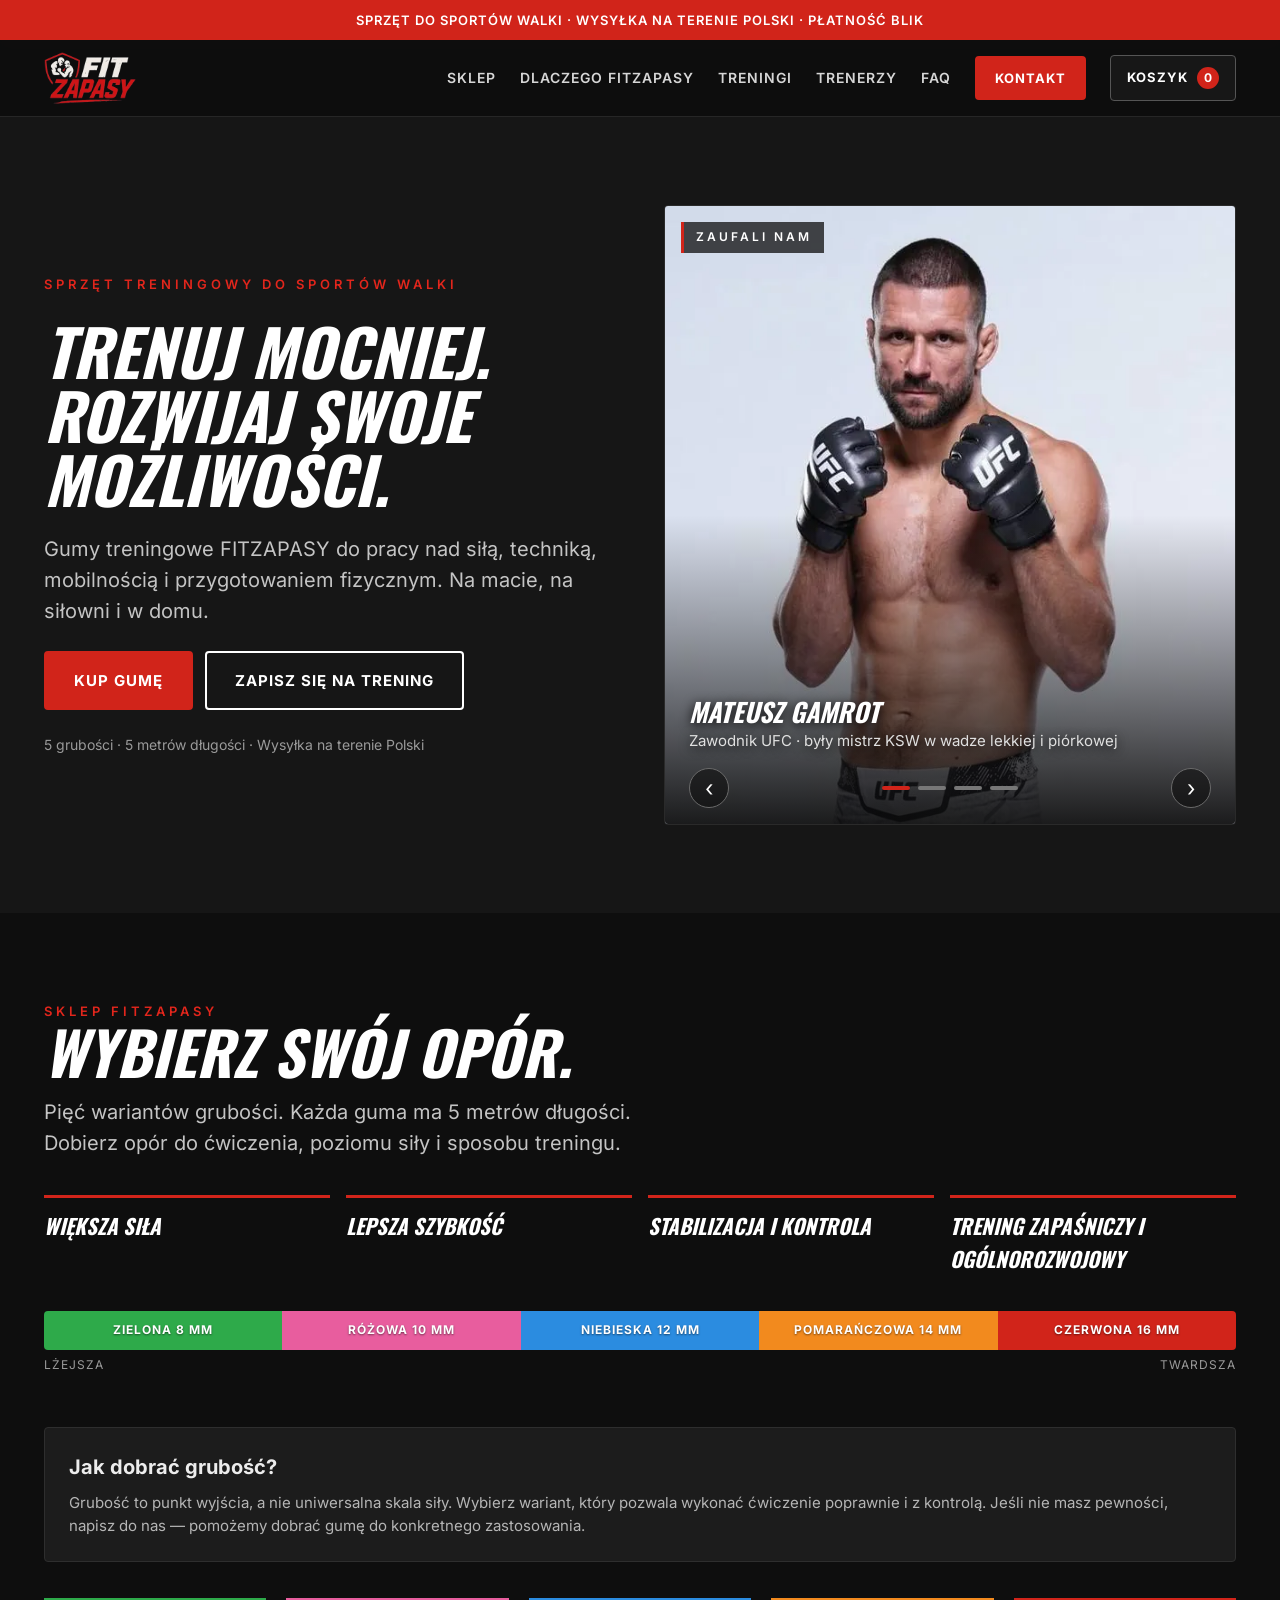
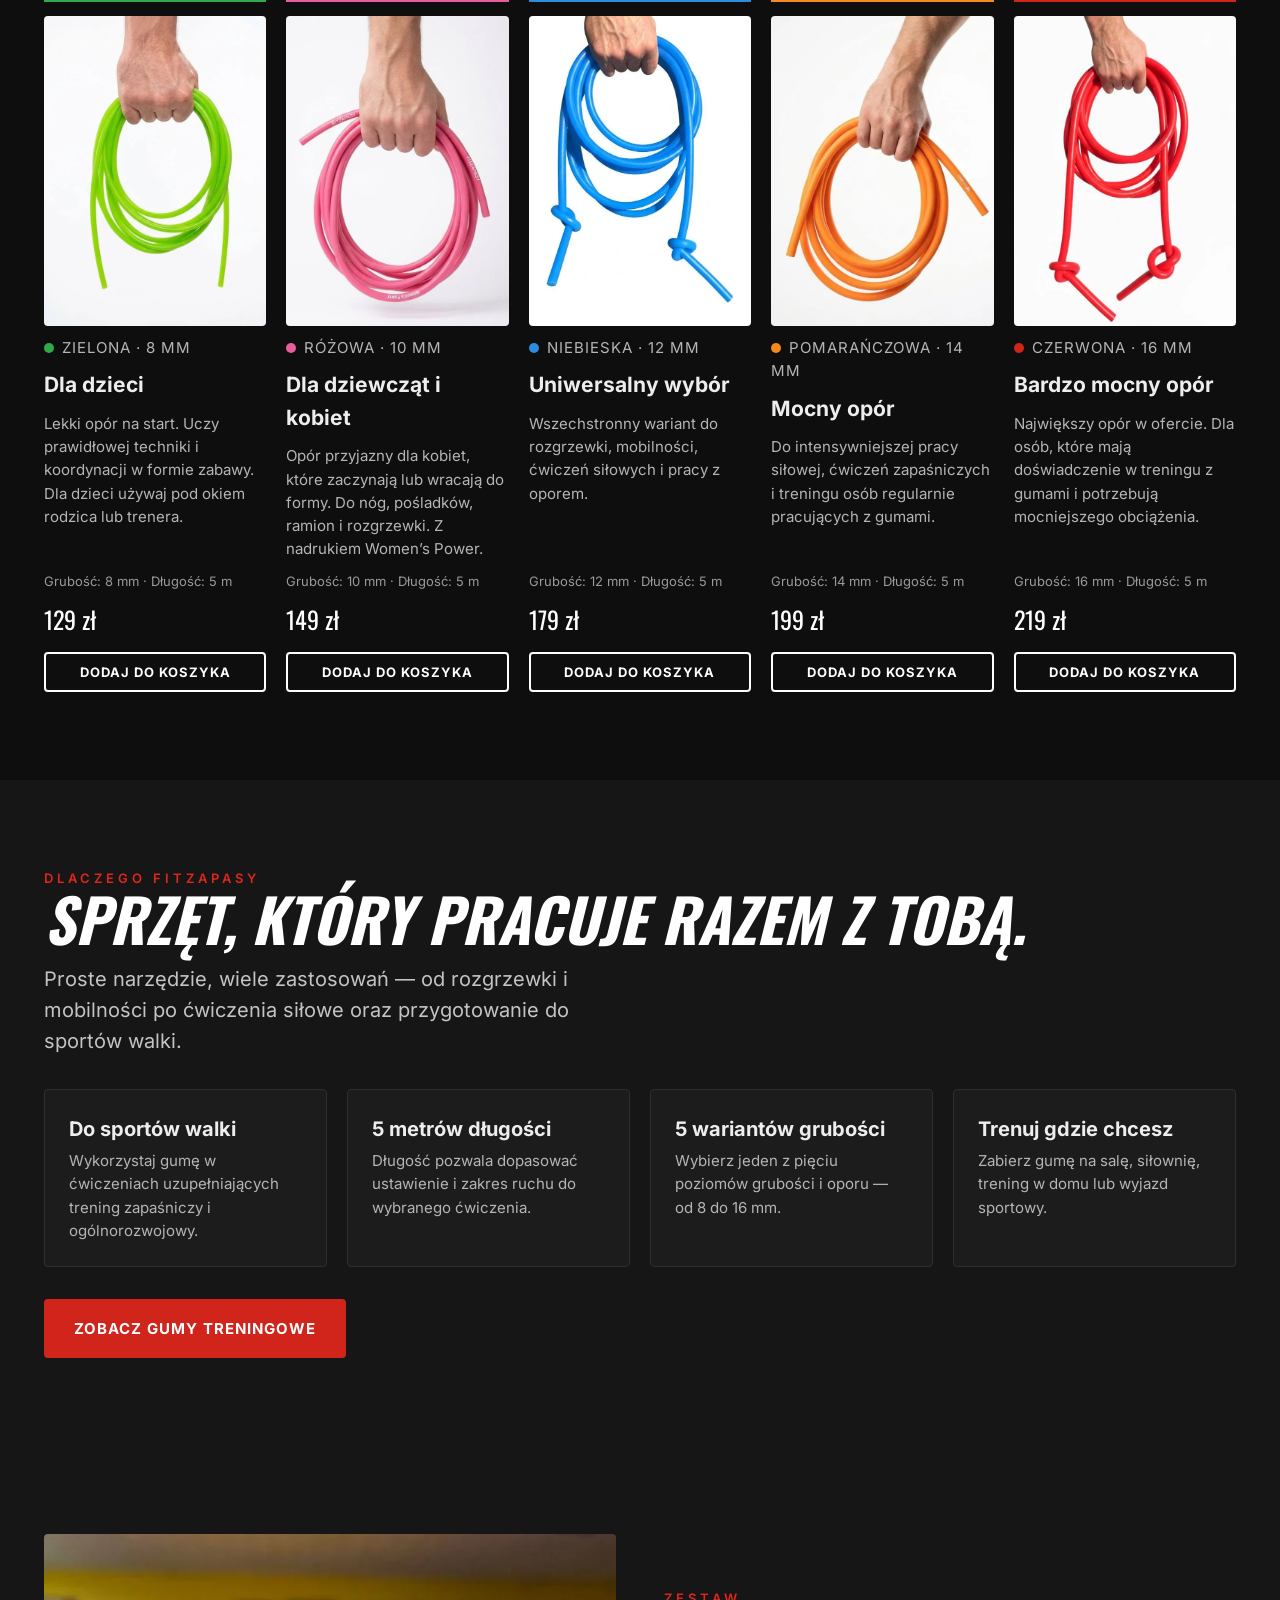
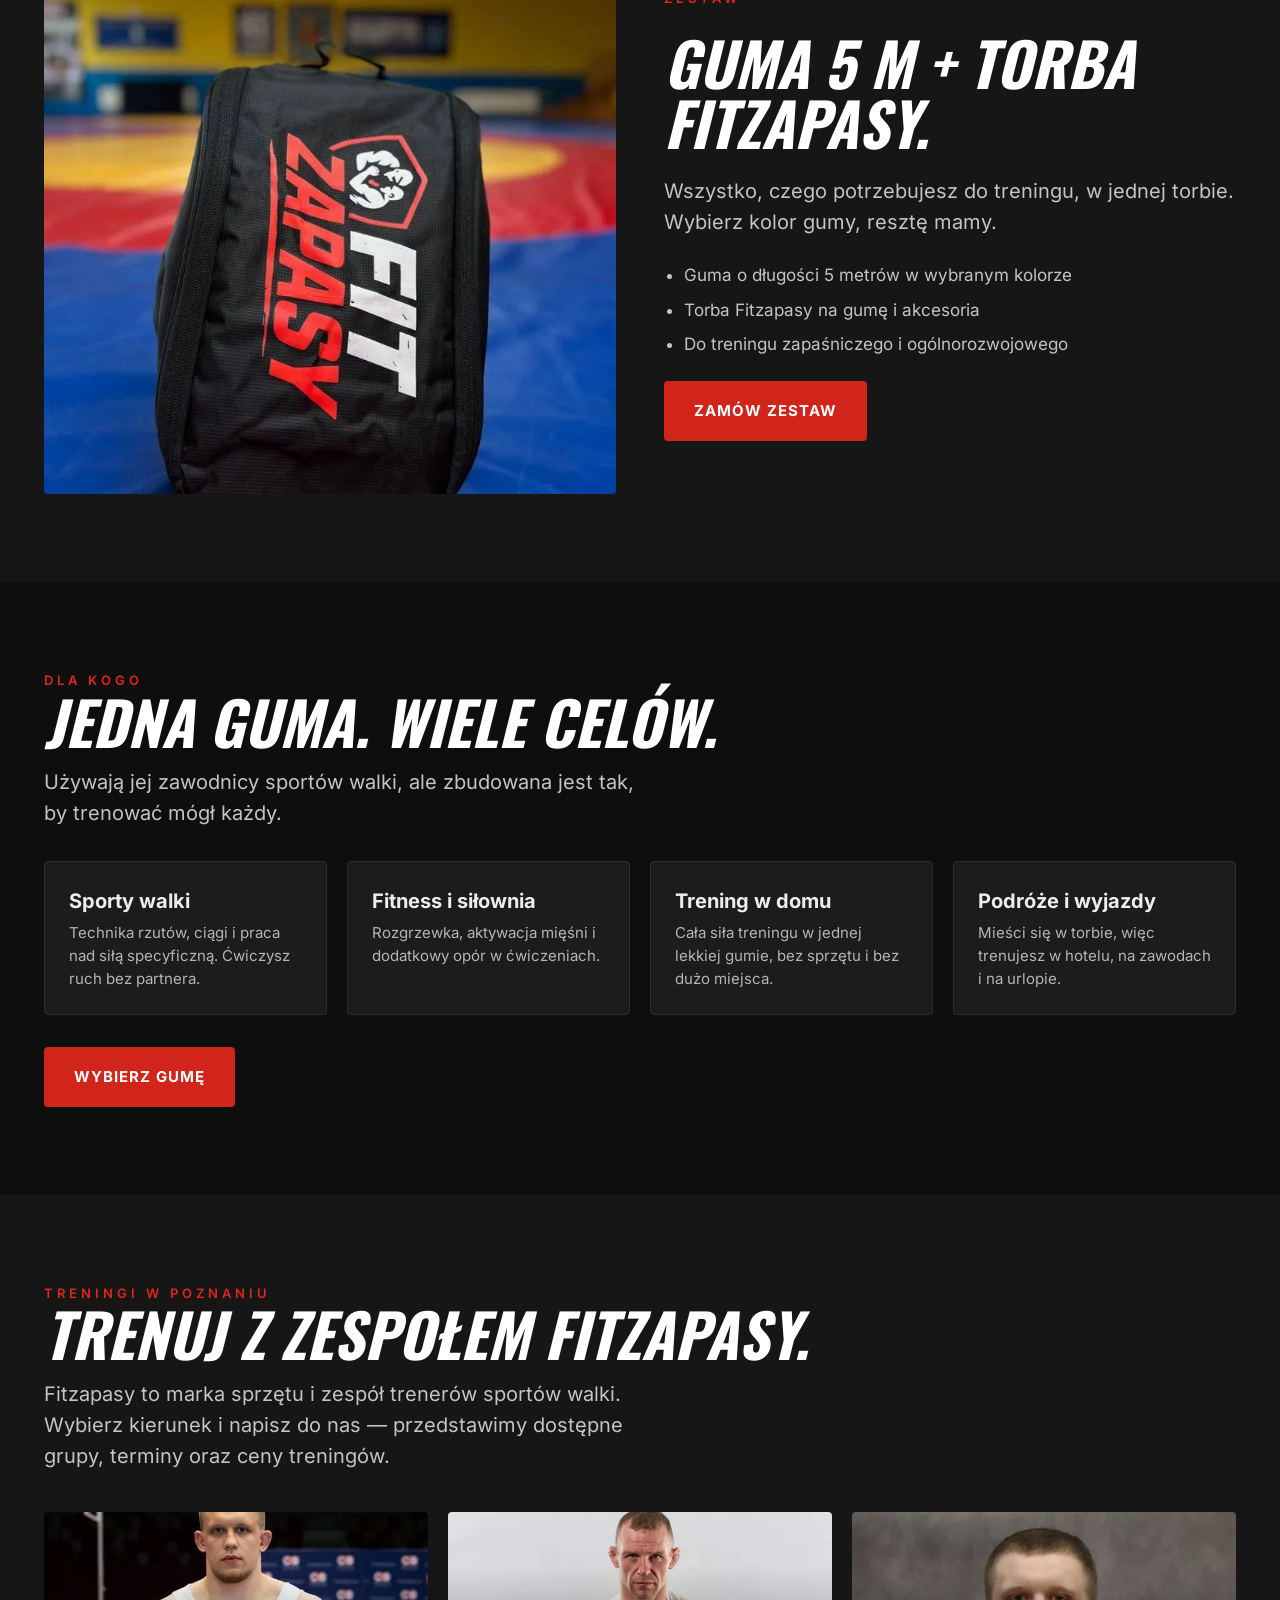
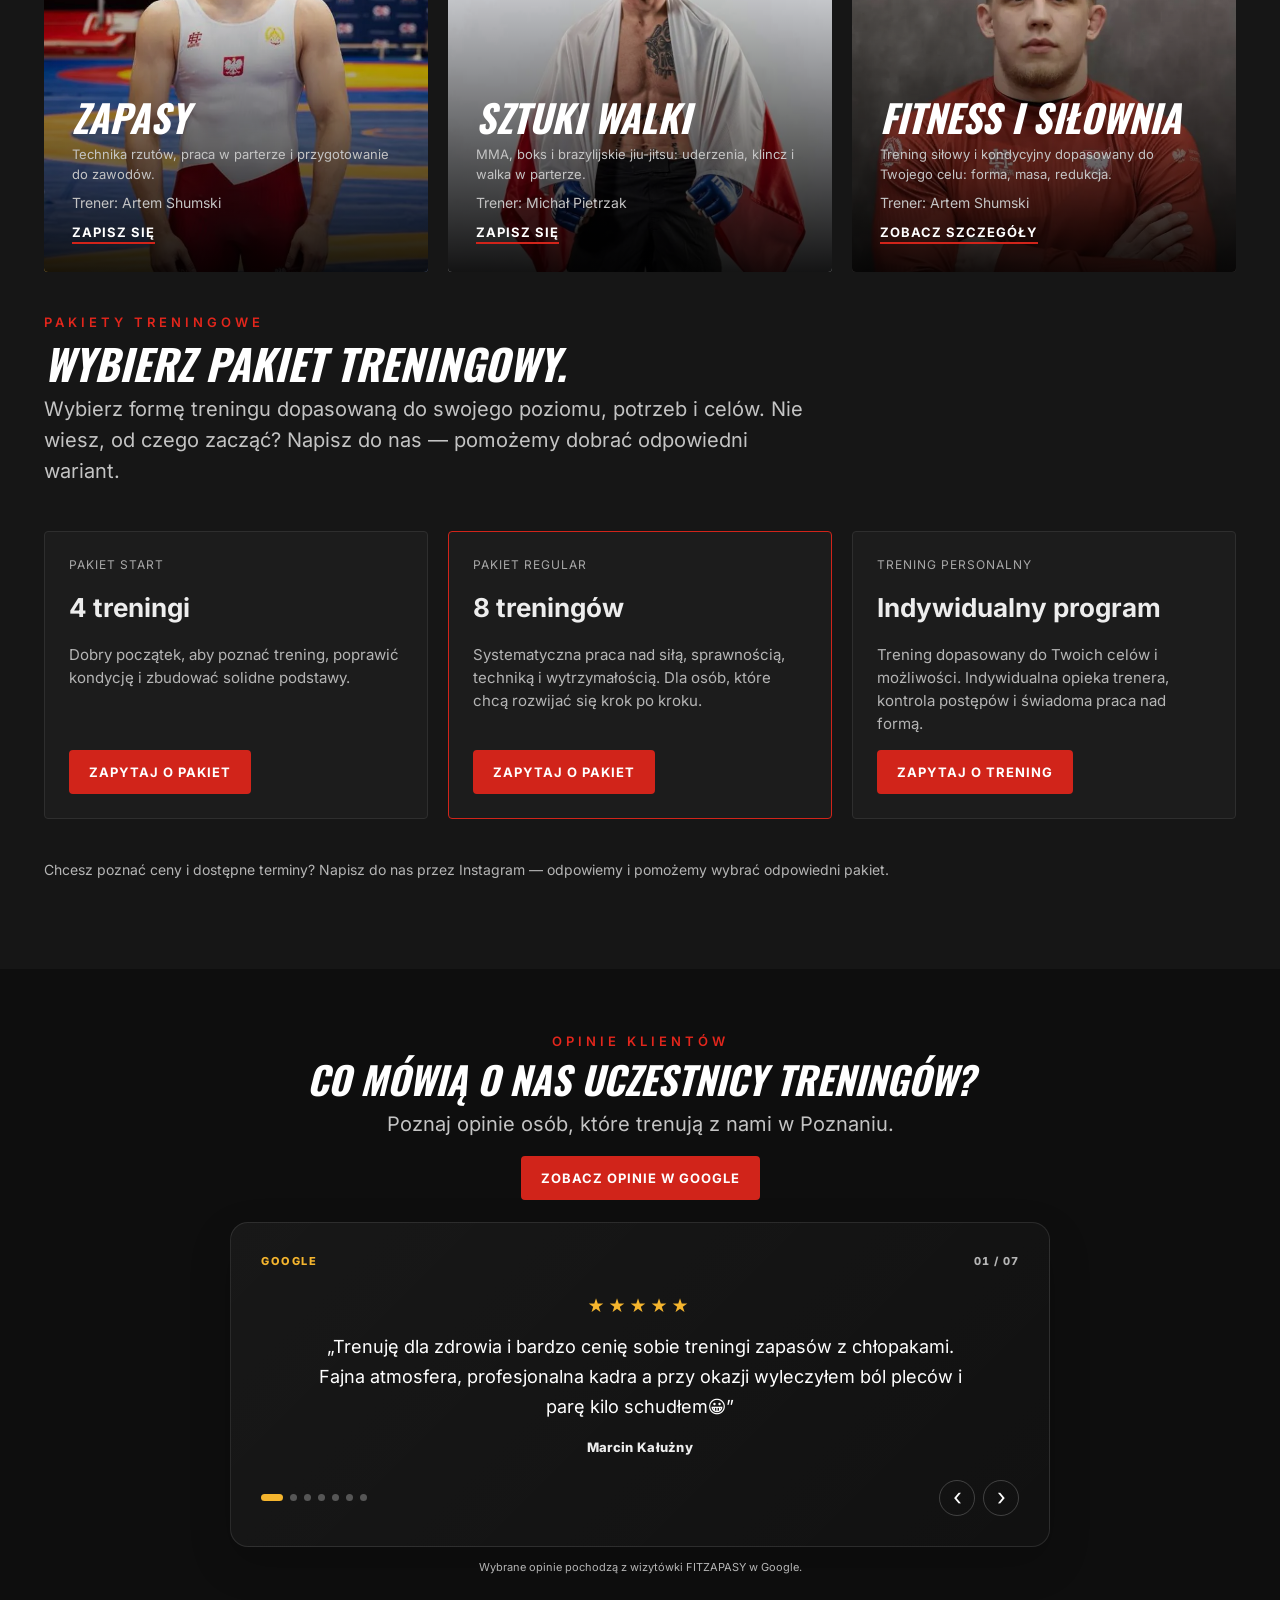
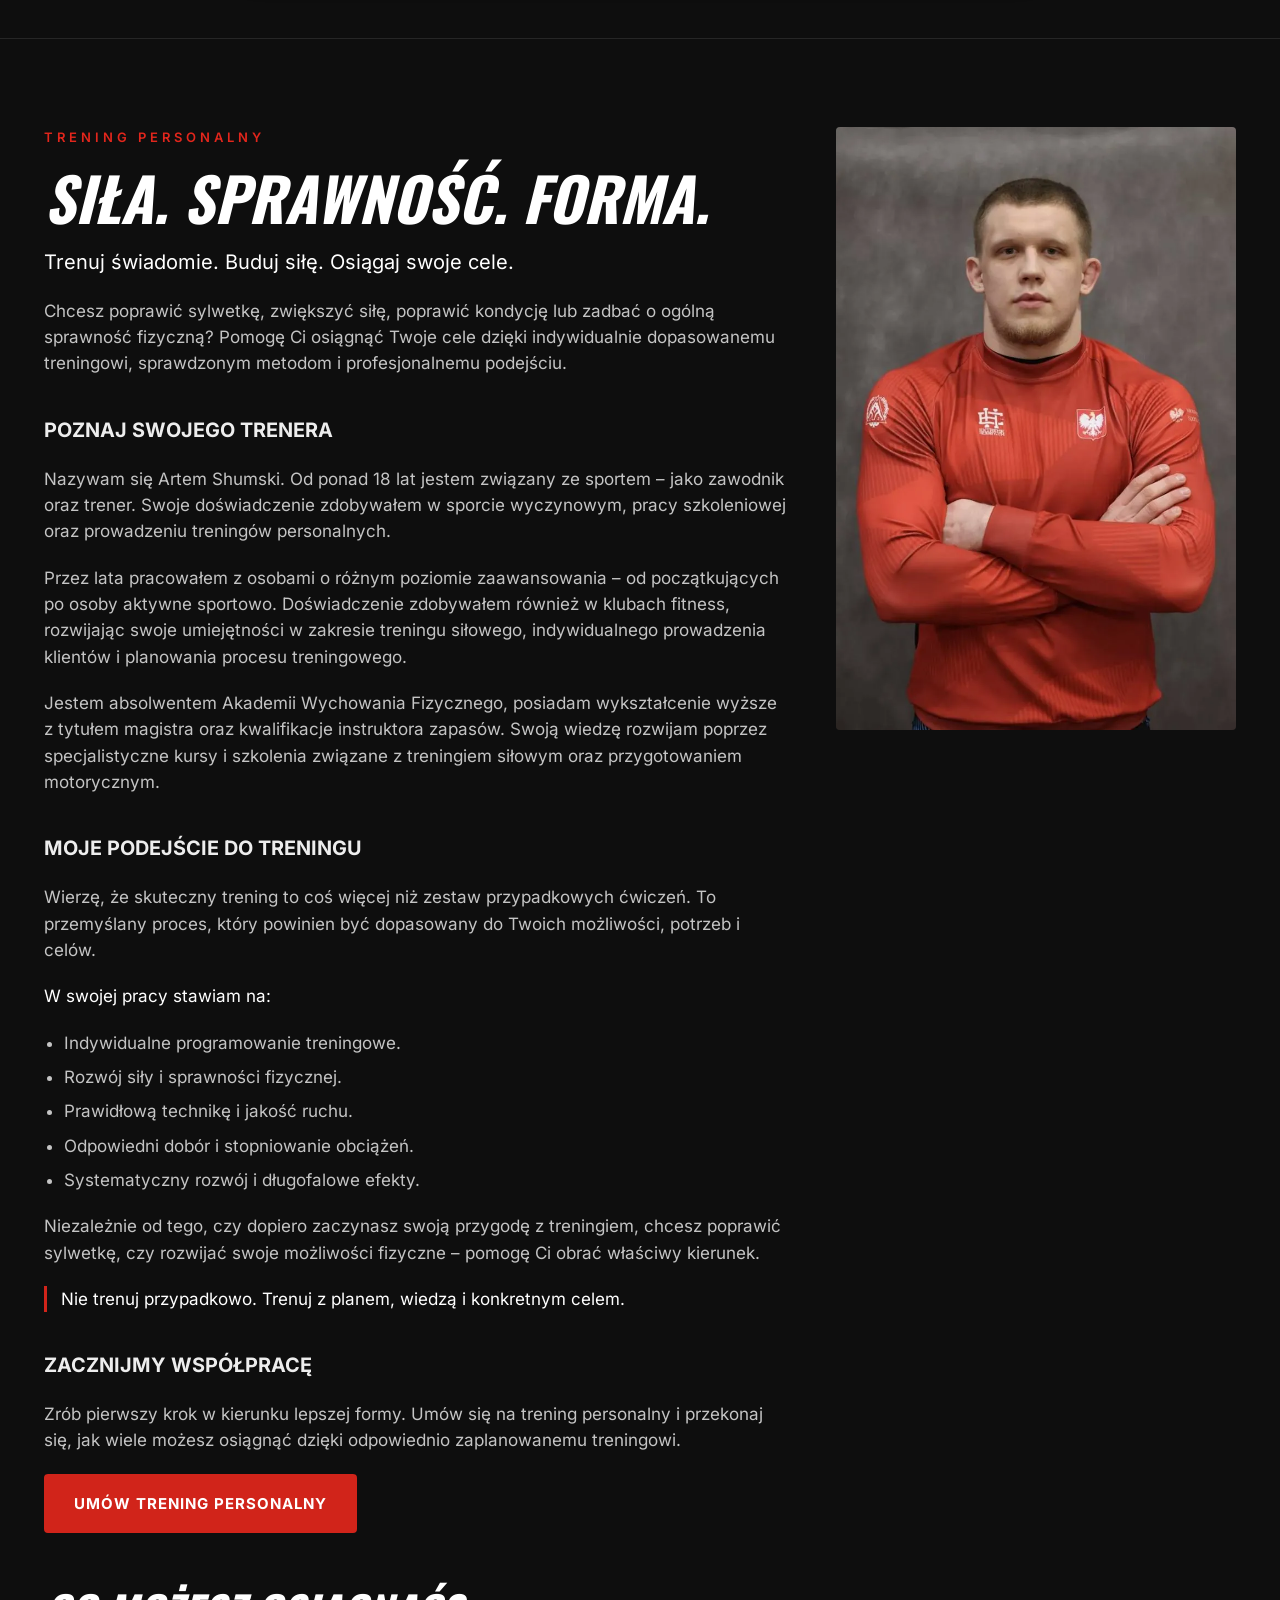
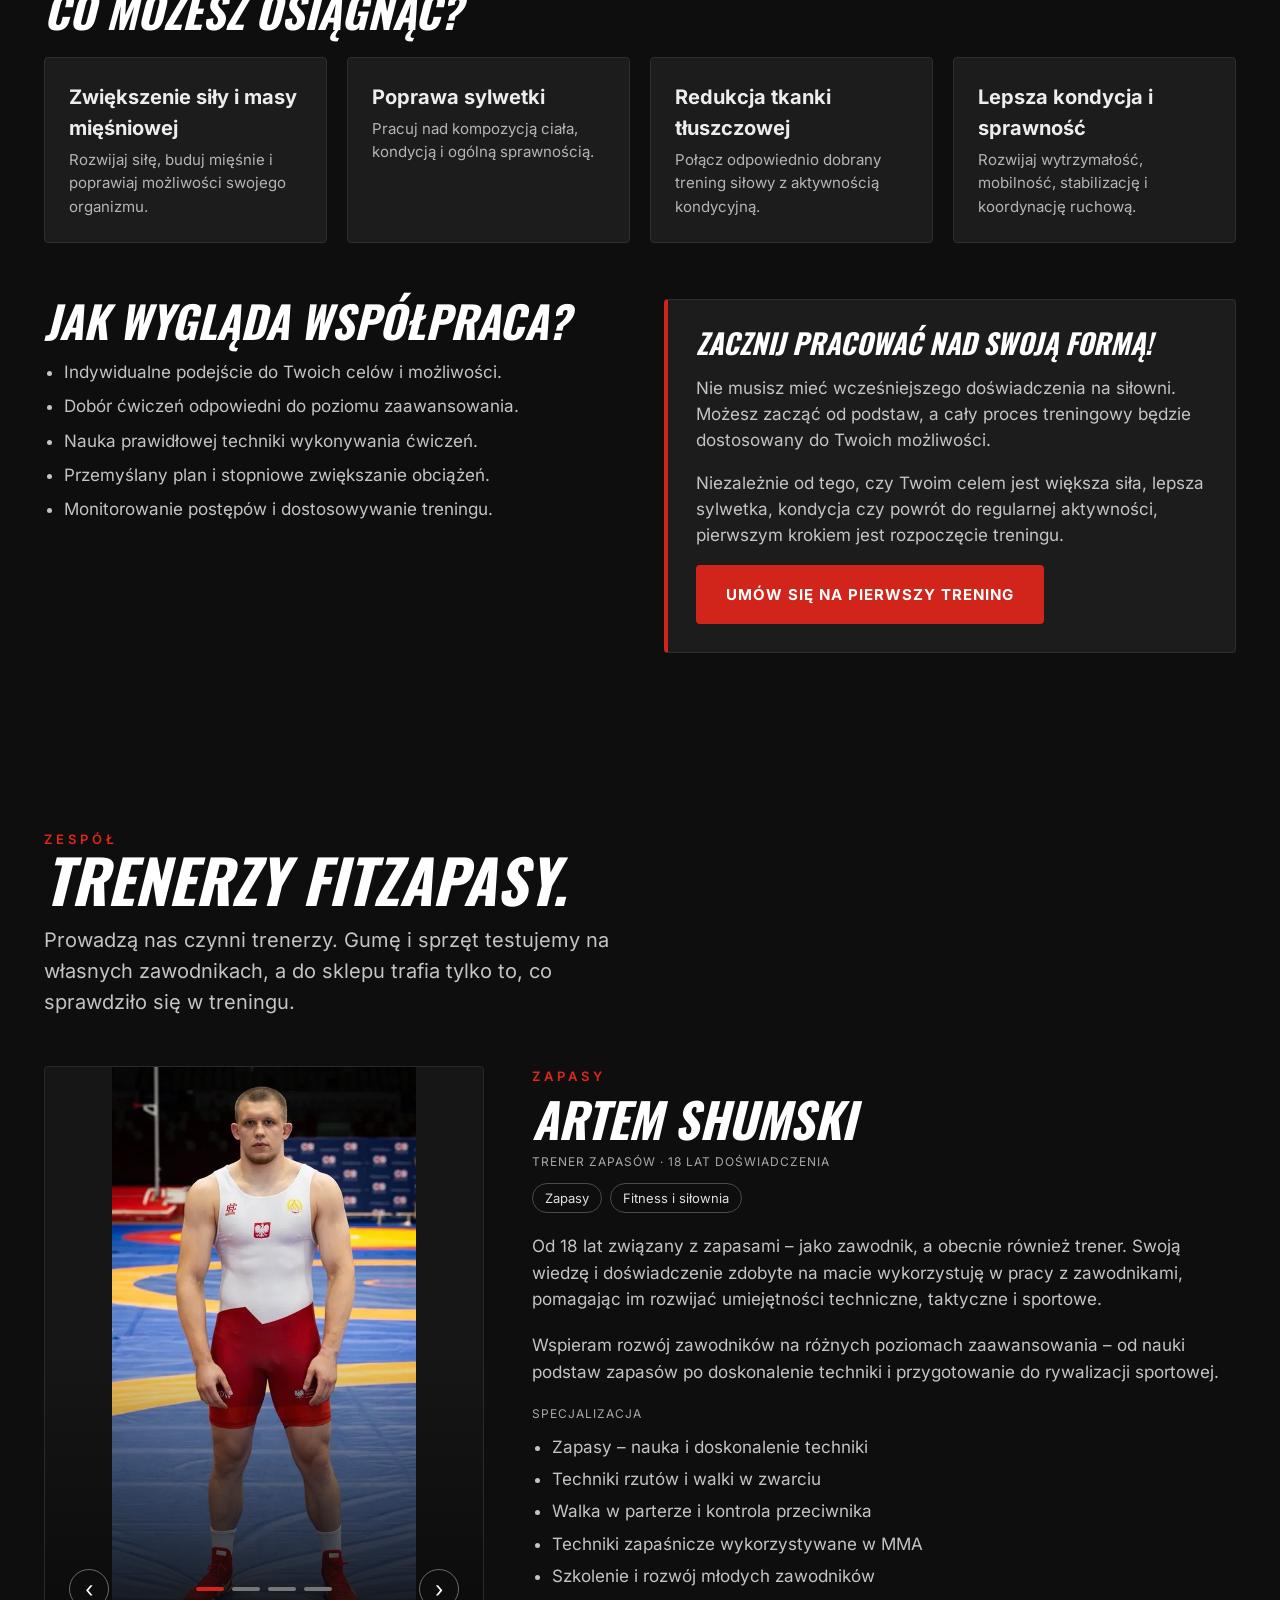
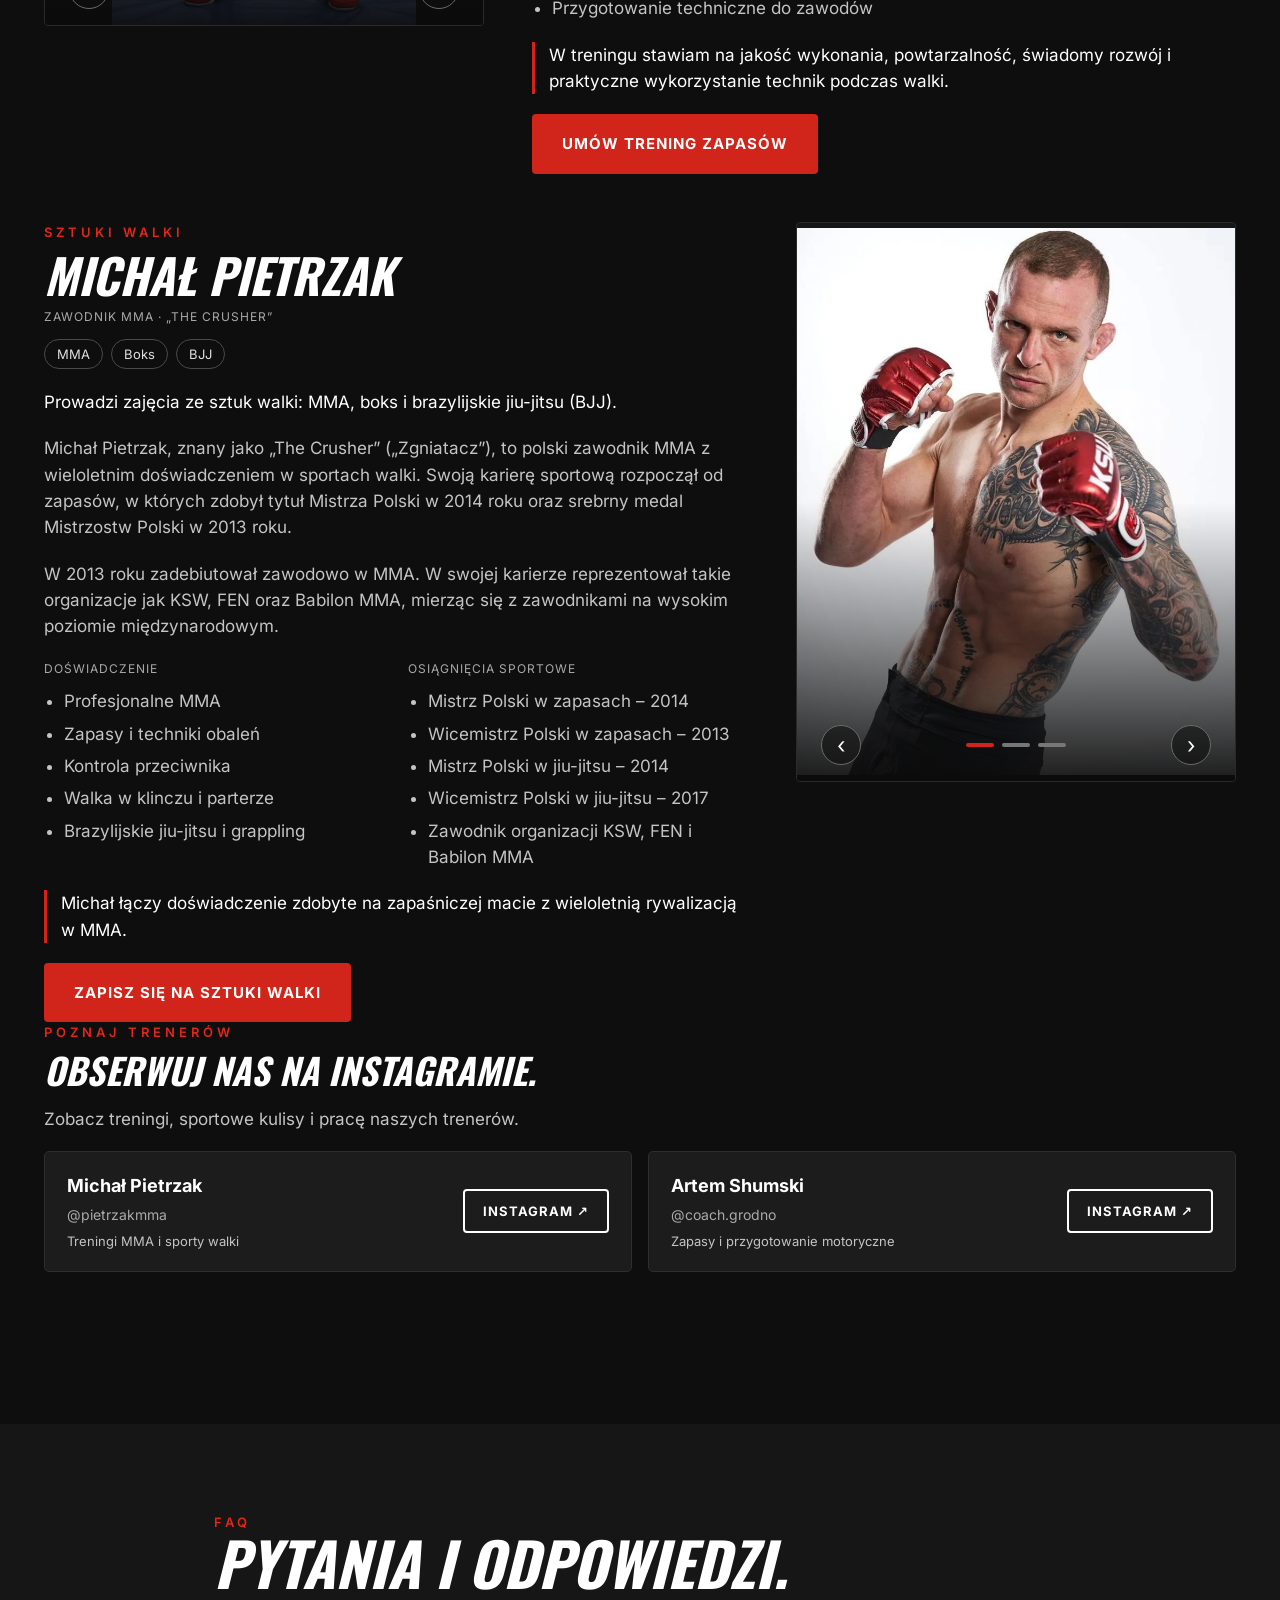
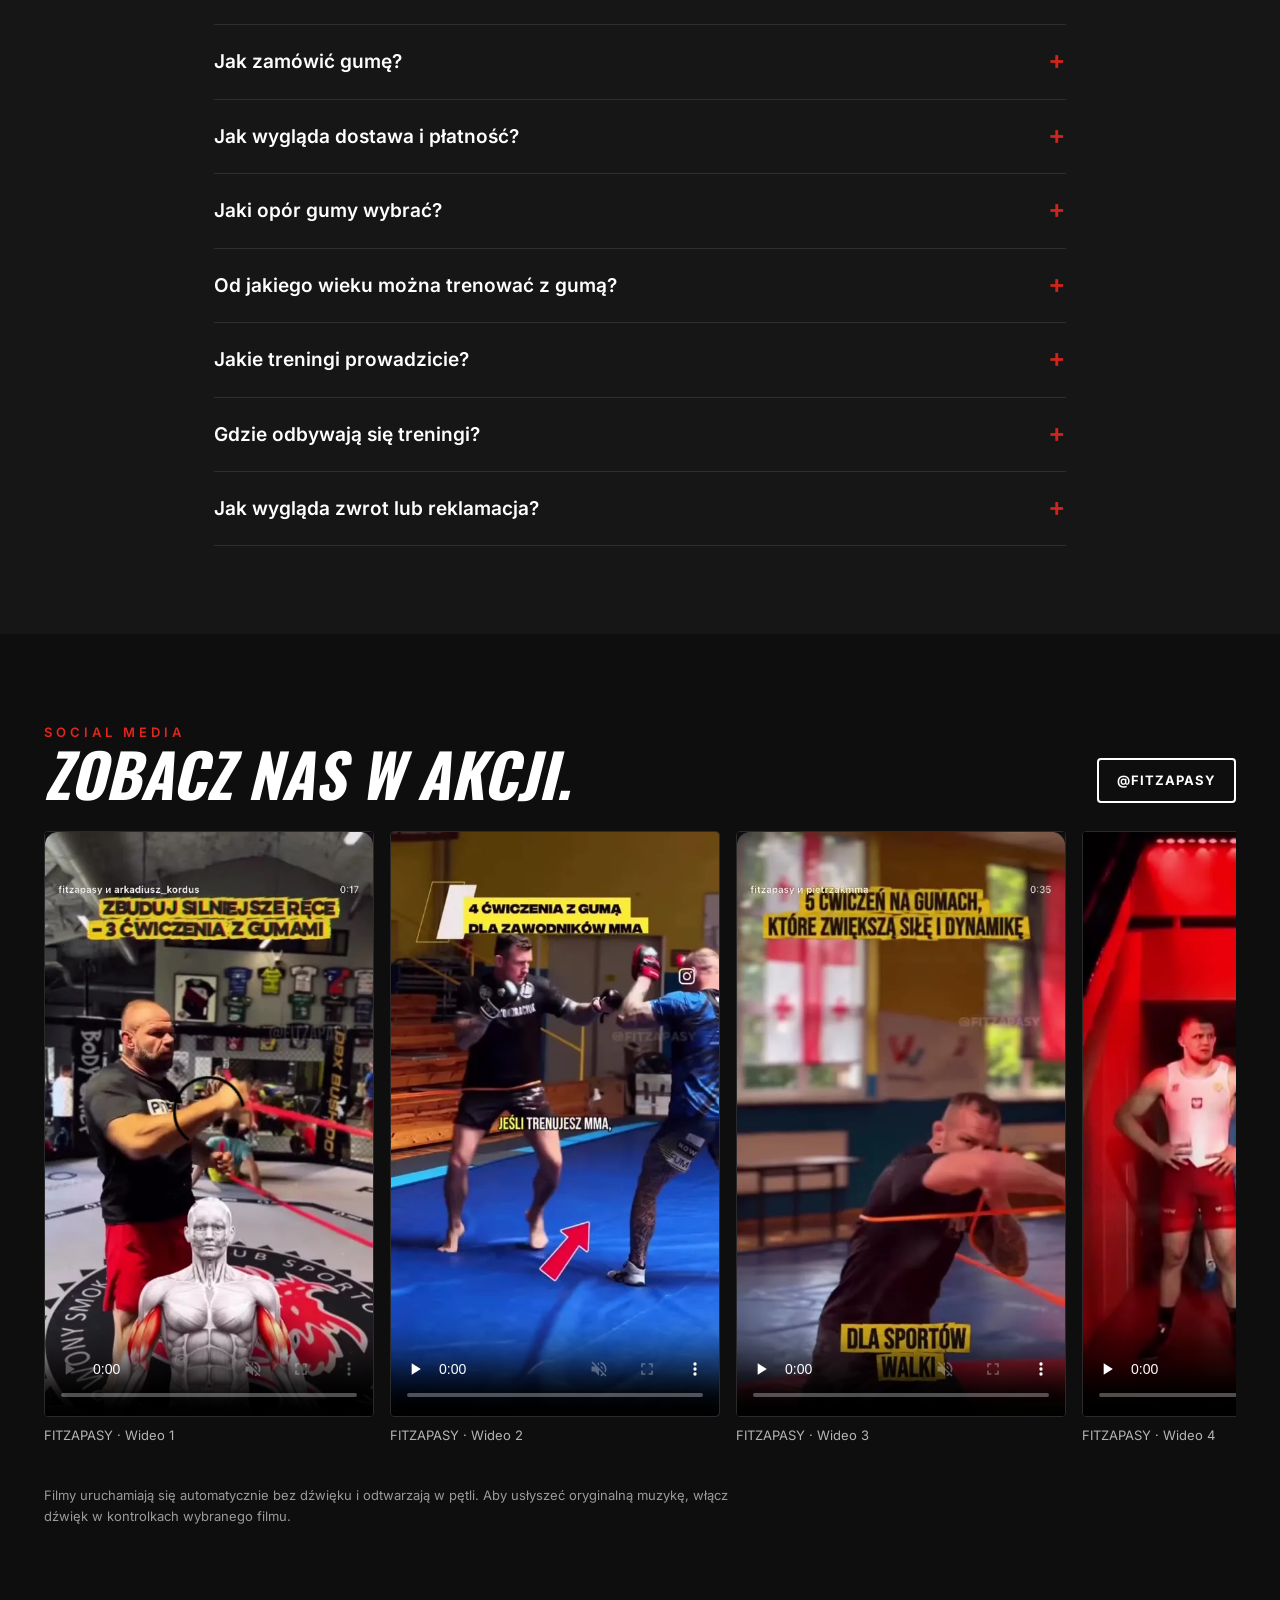
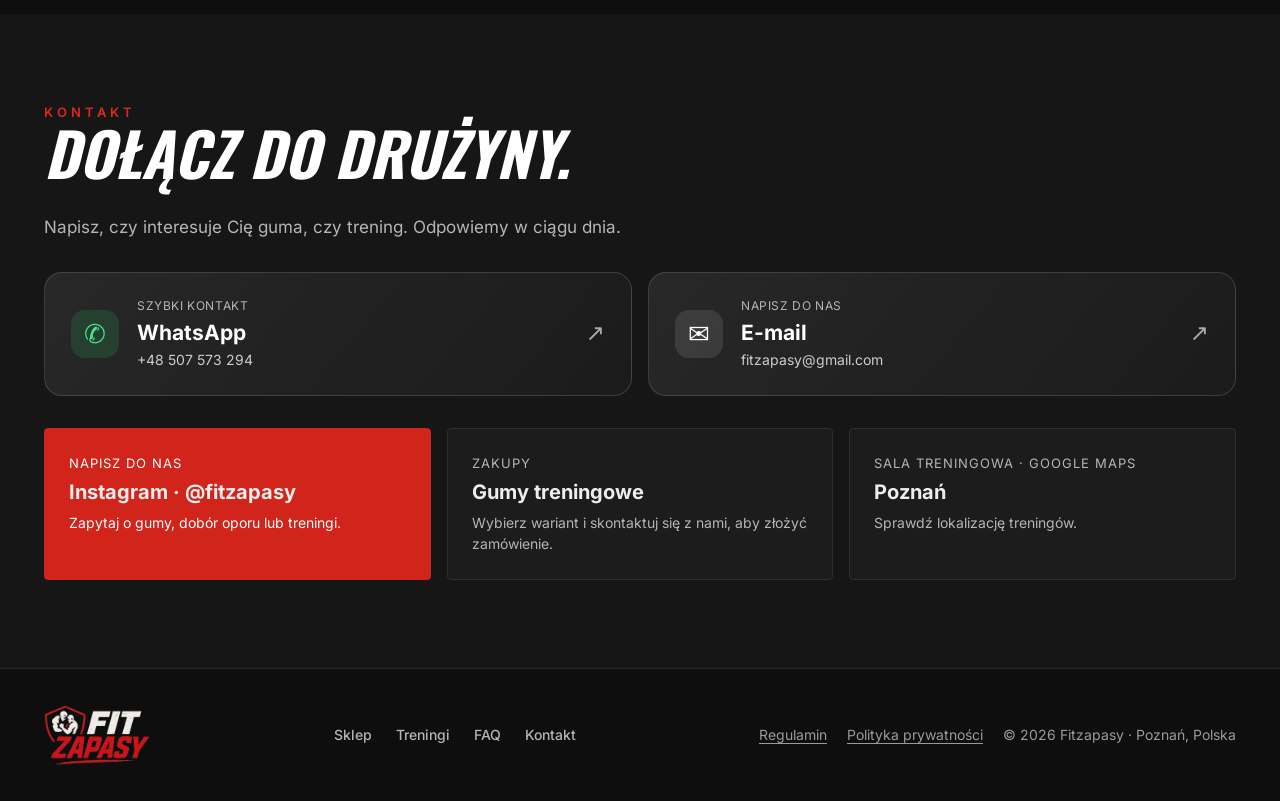
==== commit 2266f462: "new nabar" ====
--- a/public/index.html
+++ b/public/index.html
@@ -51,20 +51,27 @@
 
 <div class="top">Sprzęt do sportów walki · Wysyłka na terenie Polski · Płatność BLIK</div>
 
-<header class="site-header">
+<header class="site-header" data-site-header>
   <div class="w">
     <a href="#top"><img class="logo" src="assets/img/logo-fitzapasy.webp" alt="Fitzapasy – logo" width="260" height="147"></a>
-    <nav class="main-nav" aria-label="Menu główne">
+    <nav class="main-nav" id="main-nav" aria-label="Menu główne">
       <a href="#sklep">Sklep</a>
       <a href="#dlaczego">Dlaczego Fitzapasy</a>
       <a href="#treningi">Treningi</a>
       <a href="#trener">Trenerzy</a>
       <a href="#faq">FAQ</a>
       <a class="btn s" href="#kontakt">Kontakt</a>
+    </nav>
+    <div class="header-actions">
       <button class="cart-trigger" type="button" data-cart-open aria-label="Otwórz koszyk" aria-controls="cart-panel">
         Koszyk <span class="cart-count" data-cart-count>0</span>
       </button>
-    </nav>
+      <button class="nav-toggle" type="button" data-nav-toggle aria-controls="main-nav" aria-expanded="false" aria-label="Otwórz menu">
+        <span class="nav-toggle-bar"></span>
+        <span class="nav-toggle-bar"></span>
+        <span class="nav-toggle-bar"></span>
+      </button>
+    </div>
   </div>
 </header>
 
--- a/public/assets/css/main.css
+++ b/public/assets/css/main.css
@@ -730,6 +730,7 @@
 }
 
 .main-nav {
+  margin-left: auto;
   display: flex;
   flex-wrap: wrap;
   align-items: center;
@@ -739,6 +740,50 @@
   text-transform: uppercase;
   letter-spacing: 1px;
   color: #d6d6d6;
+}
+
+.header-actions {
+  display: flex;
+  align-items: center;
+  gap: 10px;
+  margin-left: 12px;
+}
+
+/* Przycisk menu („burger”) – widoczny tylko na wąskich ekranach */
+.nav-toggle {
+  display: none;
+  flex-direction: column;
+  justify-content: center;
+  gap: 5px;
+  width: 44px;
+  height: 44px;
+  padding: 0 11px;
+  background: #171717;
+  border: 1px solid #555;
+  border-radius: 4px;
+  cursor: pointer;
+}
+
+.nav-toggle:hover {
+  border-color: var(--red);
+}
+
+.nav-toggle-bar {
+  display: block;
+  height: 2px;
+  background: #fff;
+  border-radius: 1px;
+  transition: transform 0.2s ease, opacity 0.2s ease;
+}
+
+/* Ikona zmienia się w „X”, gdy menu jest otwarte */
+.nav-toggle[aria-expanded="true"] .nav-toggle-bar:nth-child(1) { transform: translateY(7px) rotate(45deg); }
+.nav-toggle[aria-expanded="true"] .nav-toggle-bar:nth-child(2) { opacity: 0; }
+.nav-toggle[aria-expanded="true"] .nav-toggle-bar:nth-child(3) { transform: translateY(-7px) rotate(-45deg); }
+
+@keyframes nav-slide-in {
+  from { opacity: 0; transform: translateY(-8px); }
+  to { opacity: 1; transform: none; }
 }
 
 /* Treningi – kafle kierunków */
@@ -1526,13 +1571,51 @@
 }
 
 /* 8. Responsywność --------------------------------------------------------- */
+@media (max-width: 960px) {
+  .site-header .w { flex-wrap: nowrap; }
+  .header-actions { margin-left: auto; }
+  .nav-toggle { display: flex; }
+
+  /* Menu rozwijane pod nagłówkiem; domyślnie ukryte */
+  .main-nav {
+    display: none;
+    position: absolute;
+    top: 100%;
+    left: 0;
+    right: 0;
+    margin: 0;
+    flex-direction: column;
+    align-items: stretch;
+    gap: 0;
+    max-height: calc(100dvh - 100%);
+    overflow-y: auto;
+    padding: 8px 24px 24px;
+    background: var(--bg);
+    border-bottom: 1px solid var(--line-soft);
+    box-shadow: 0 20px 40px rgba(0, 0, 0, 0.5);
+  }
+
+  .site-header.nav-open .main-nav {
+    display: flex;
+    animation: nav-slide-in 0.2s ease;
+  }
+
+  .main-nav a:not(.btn) {
+    padding: 16px 0;
+    font-size: 15px;
+    border-bottom: 1px solid var(--line-soft);
+  }
+
+  .main-nav .btn {
+    margin-top: 20px;
+    text-align: center;
+  }
+}
+
 @media (max-width: 700px) {
   section { padding: 60px 0; }
 
-  .site-header .w { align-items: flex-start; }
-  .main-nav { width: 100%; gap: 8px 16px; justify-content: flex-start; }
-  .main-nav .btn { margin-left: auto; }
-  .main-nav .cart-trigger { margin-left: 0; padding: 9px 11px; }
+  .header-actions .cart-trigger { padding: 9px 11px; }
 
   .prod { padding-bottom: 14px; }
   .car { height: clamp(360px, 110vw, 520px); }
@@ -1558,6 +1641,8 @@
 
 @media (prefers-reduced-motion: reduce) {
   html { scroll-behavior: auto; }
+  .site-header.nav-open .main-nav { animation: none; }
+  .nav-toggle-bar { transition: none; }
   .sl,
   .review-dots button,
   .review-arrows button,
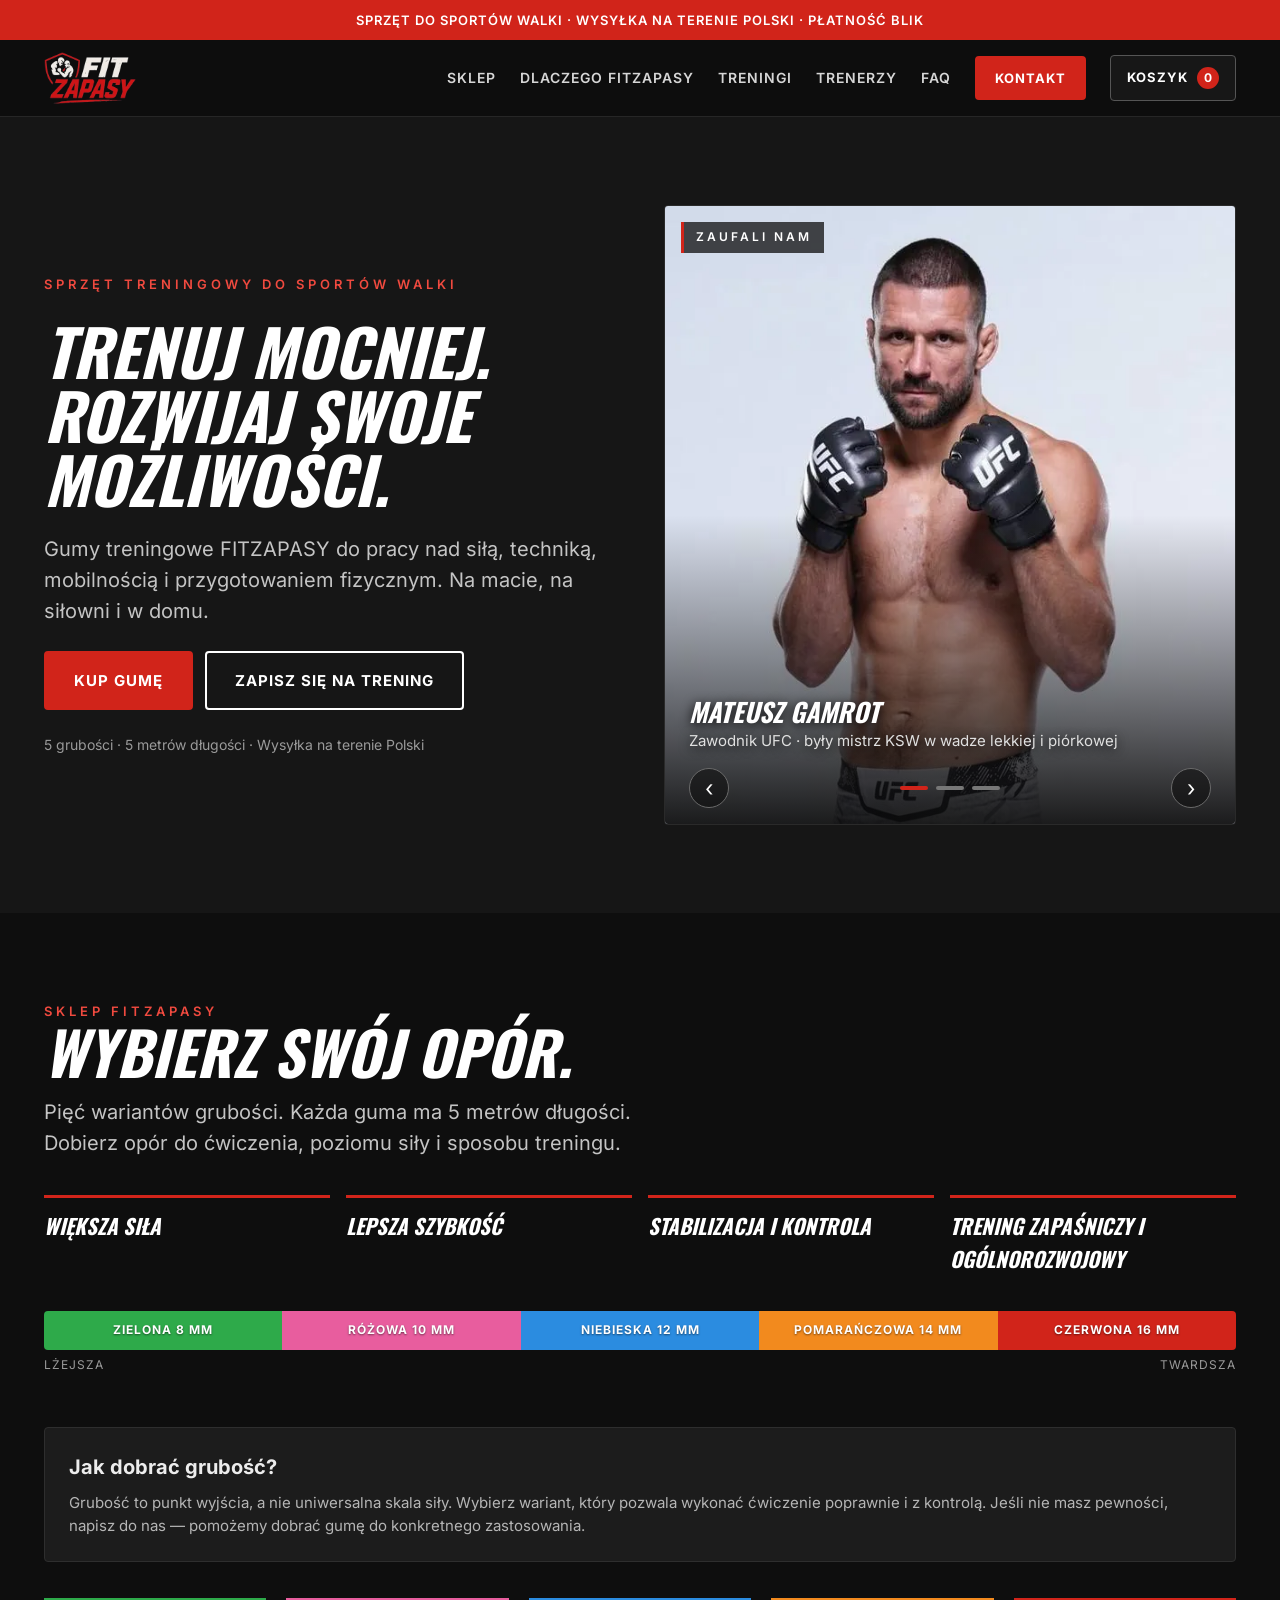
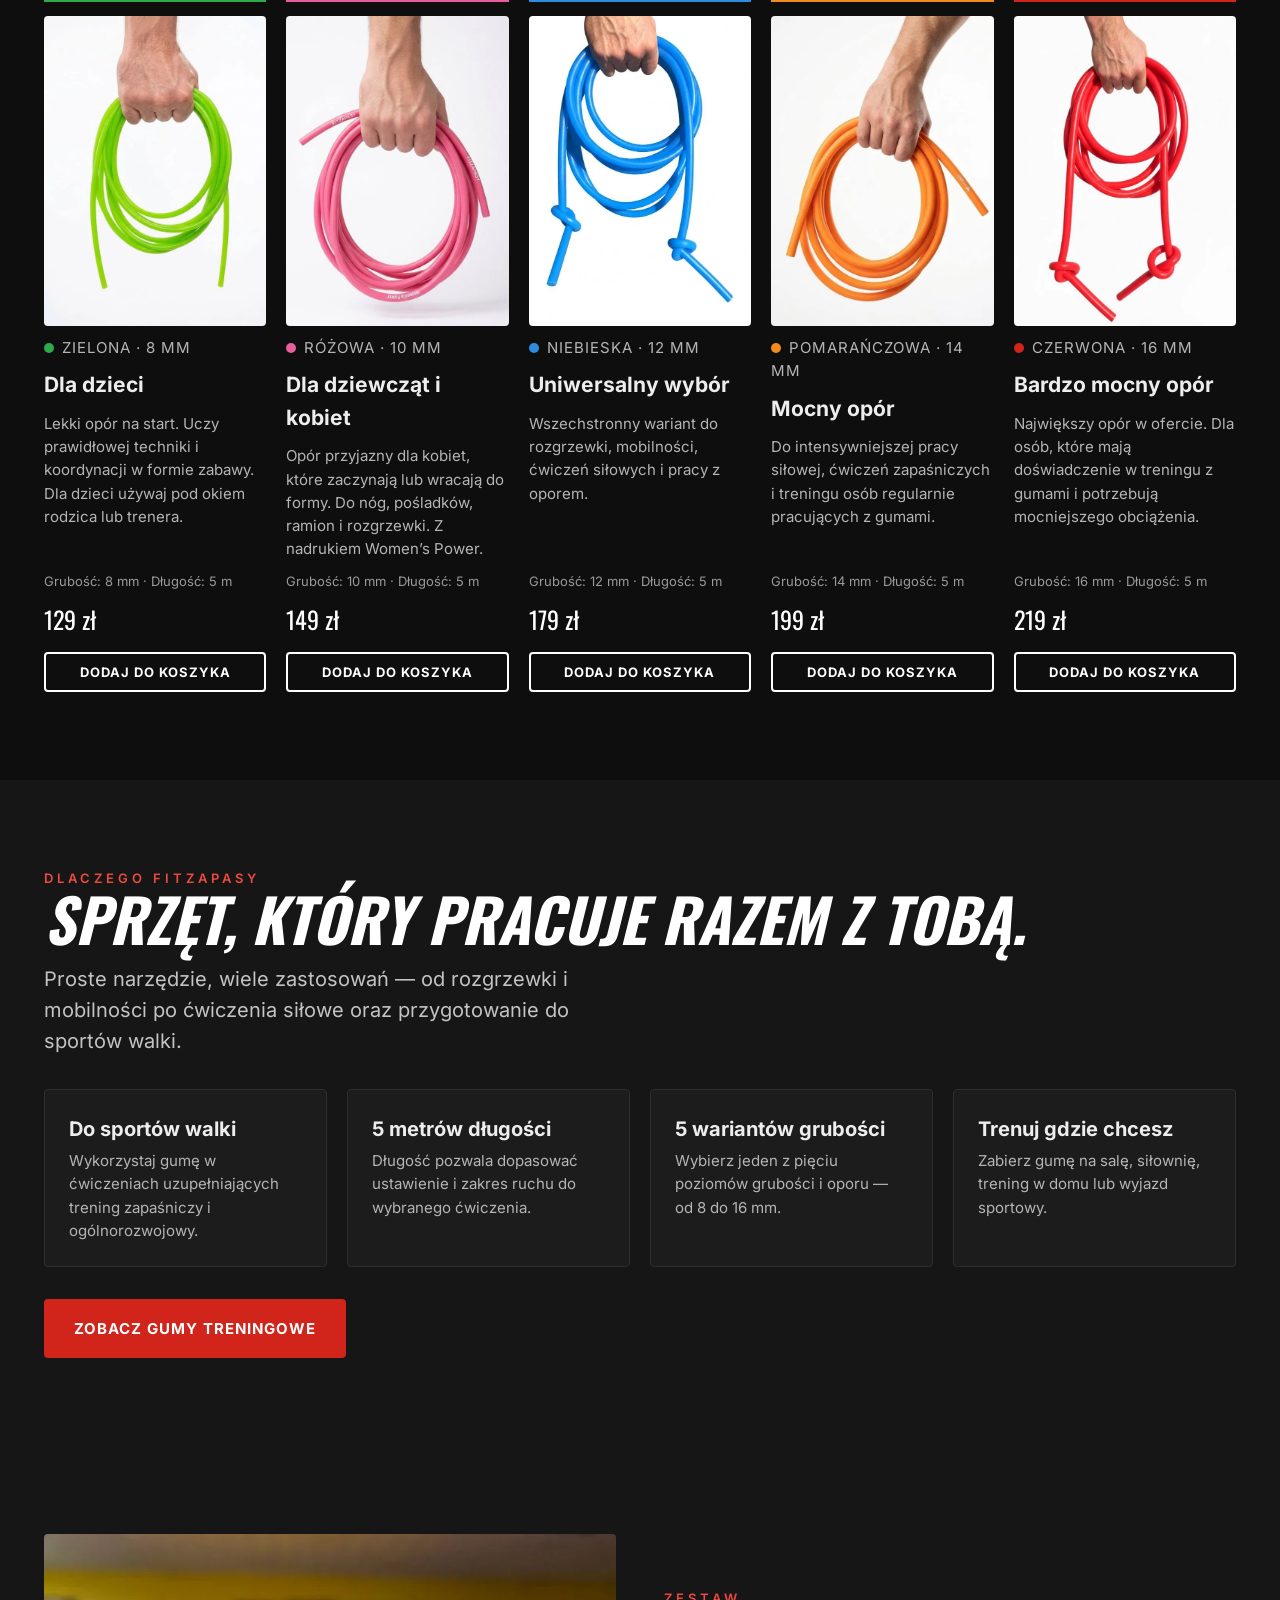
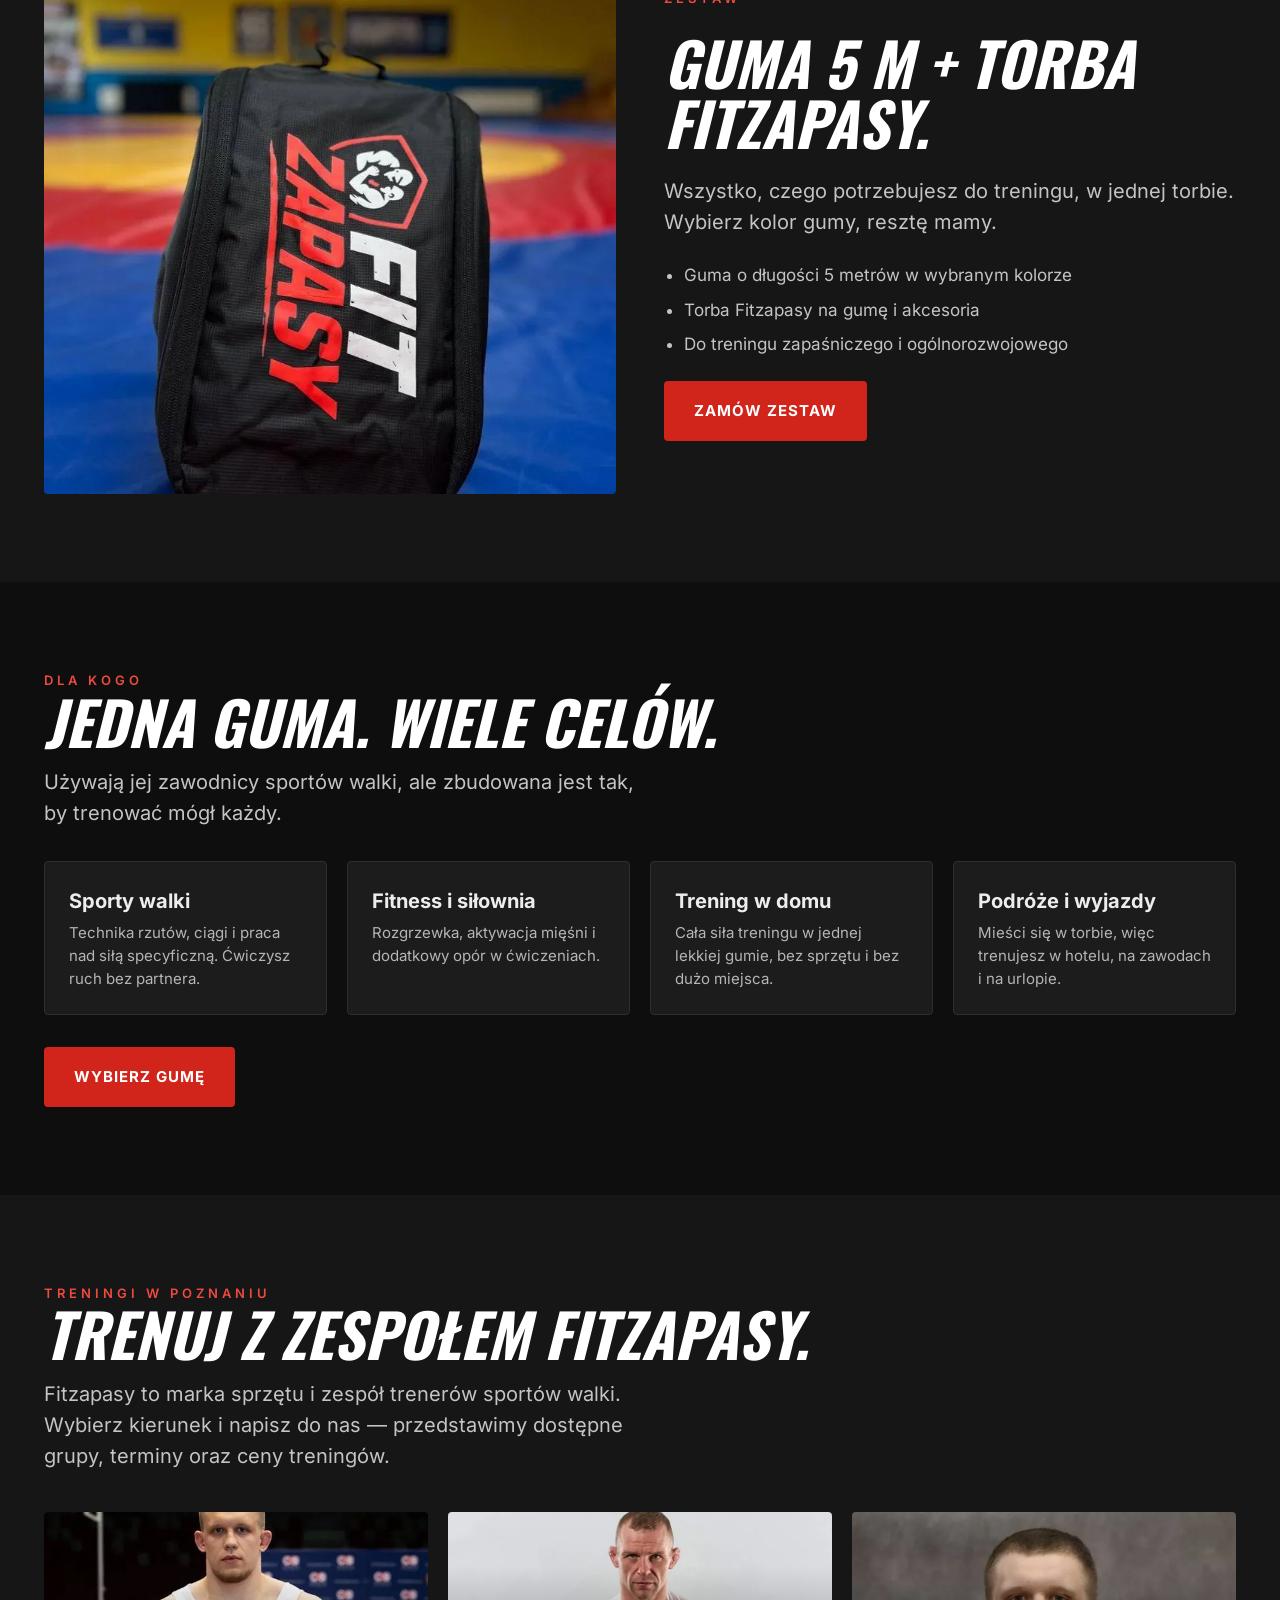
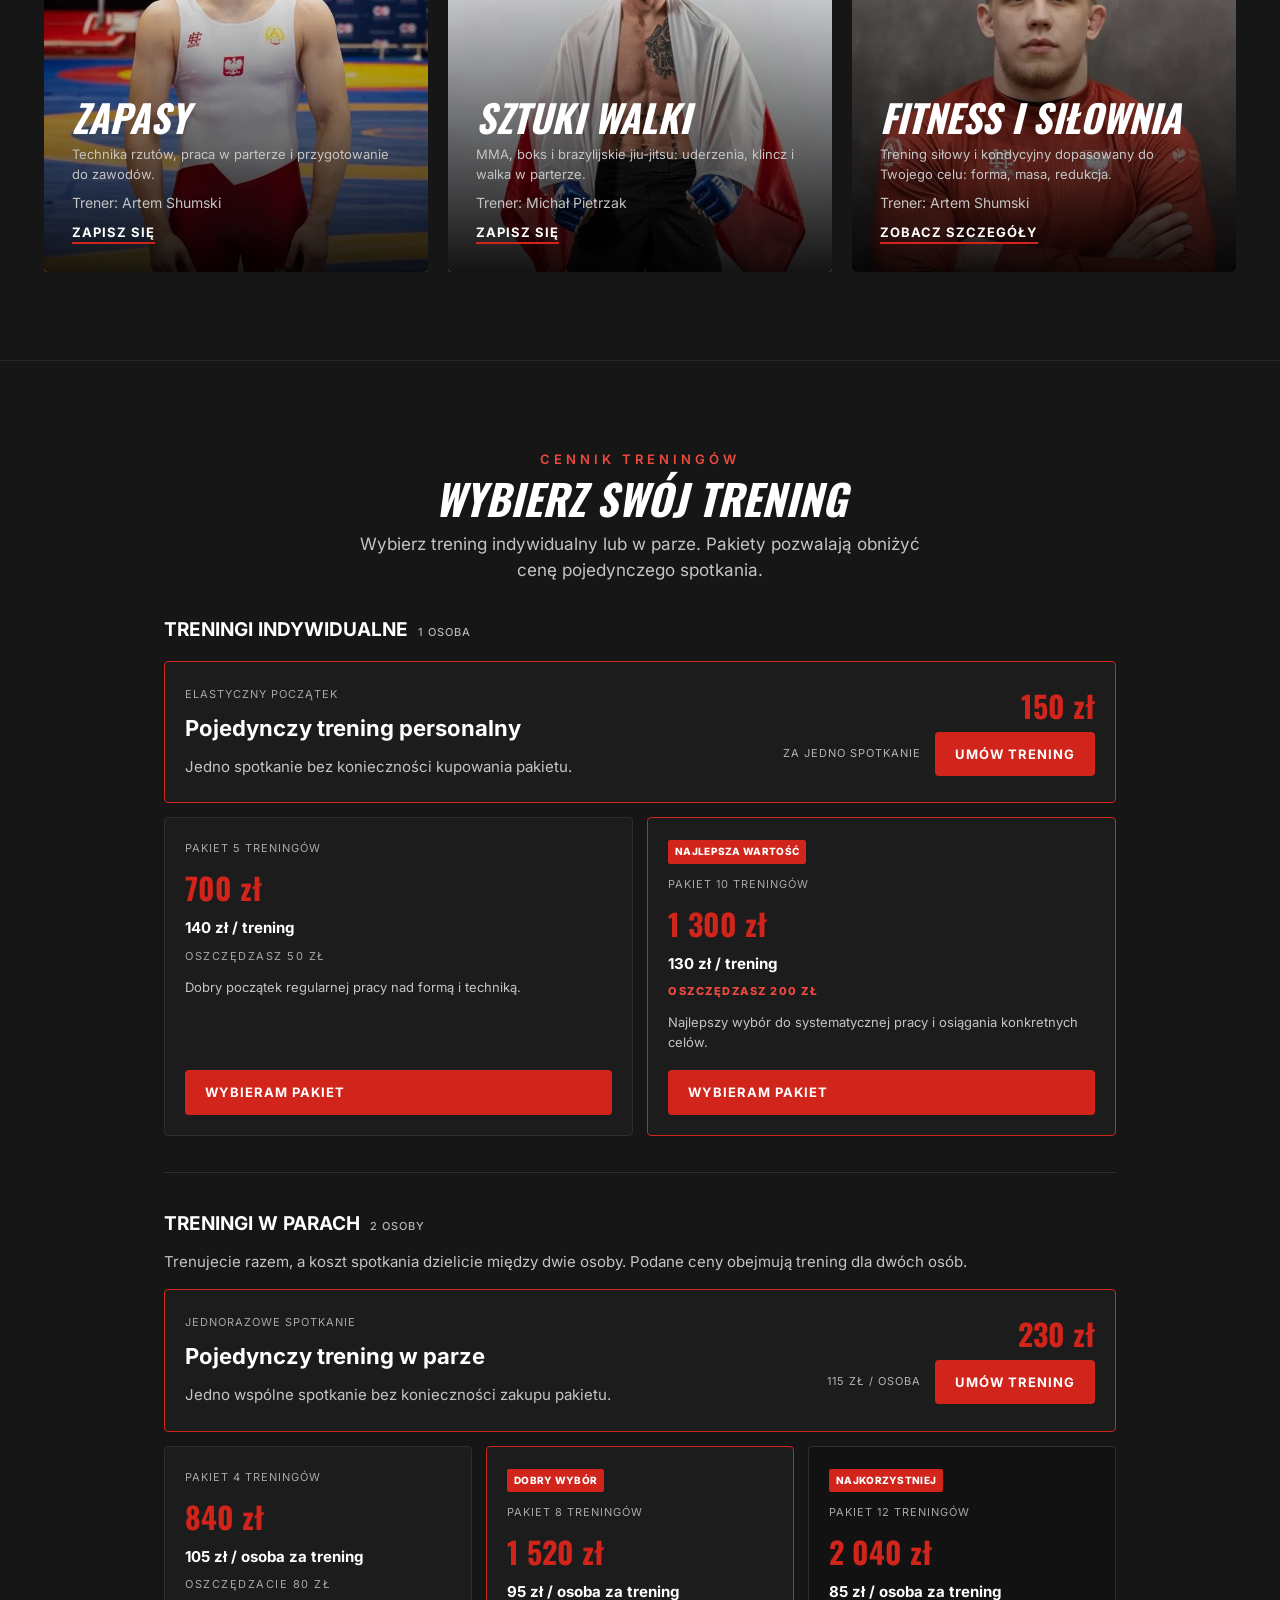
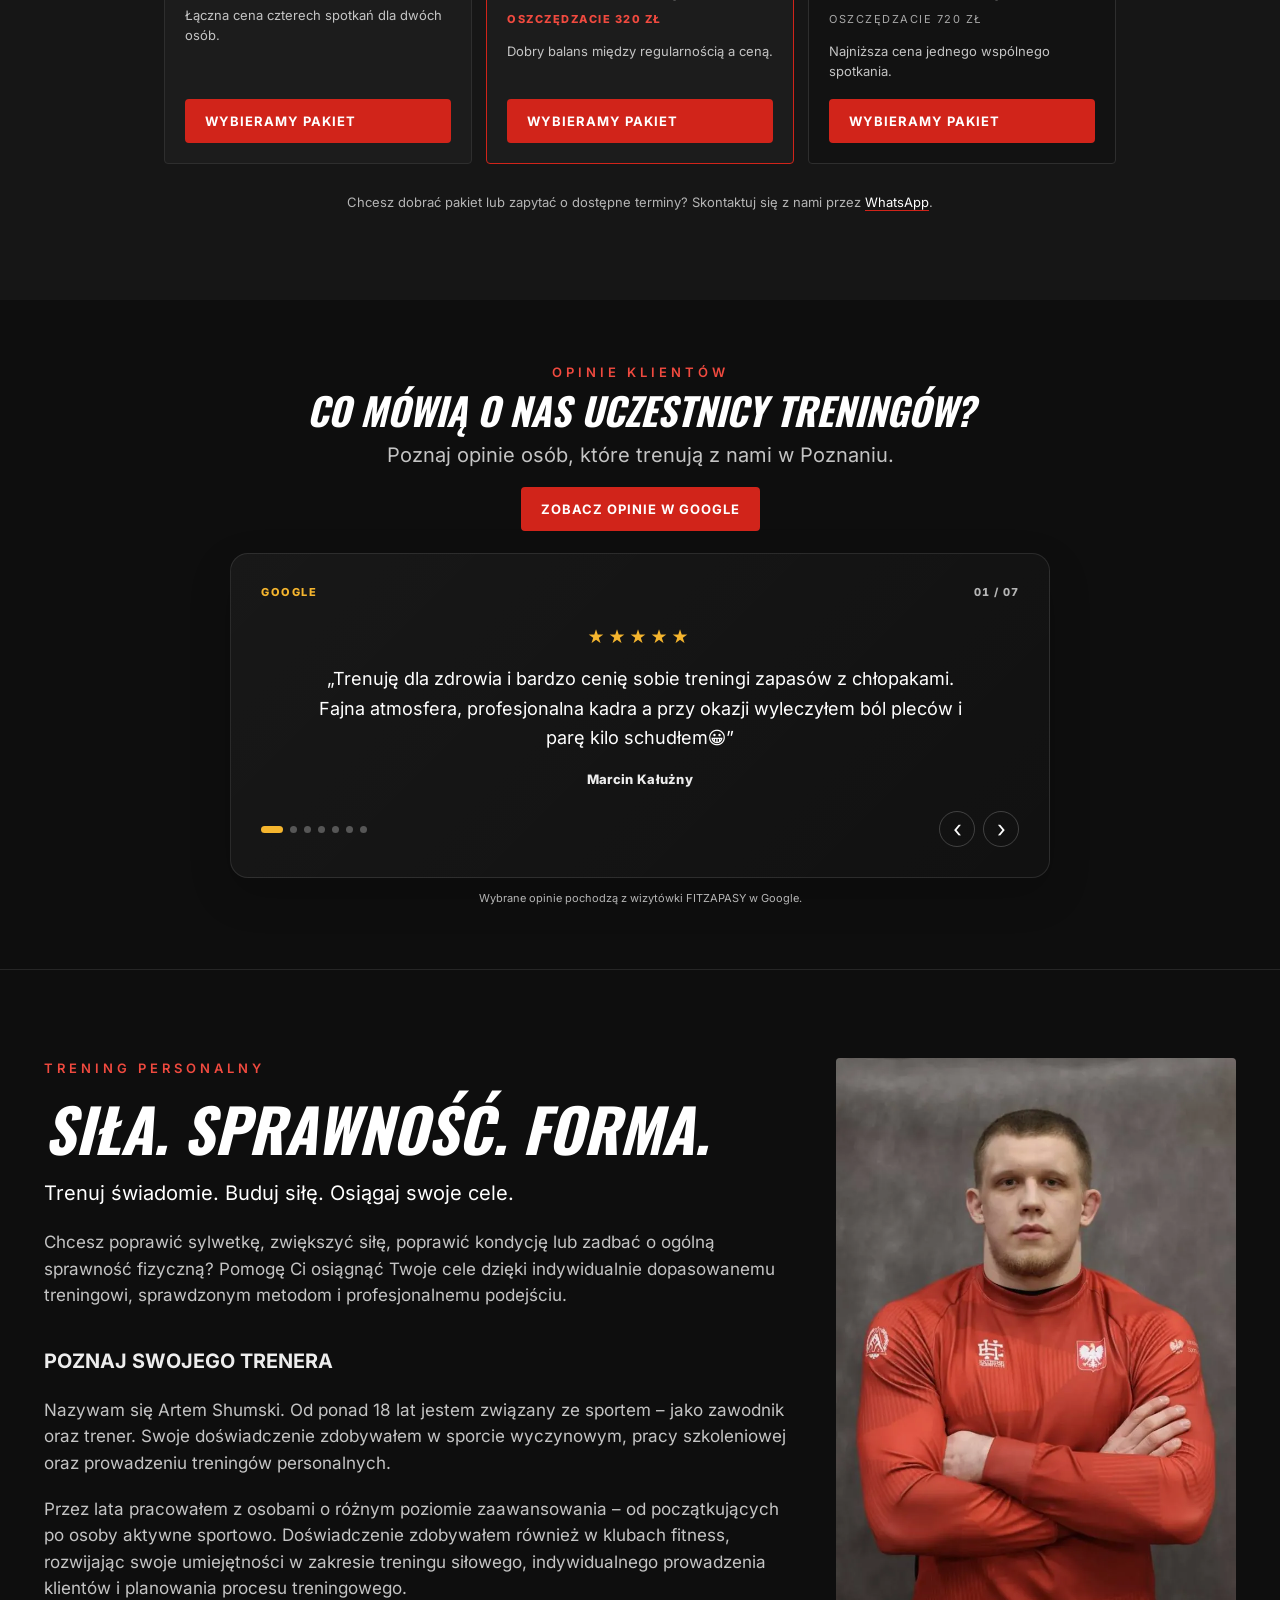
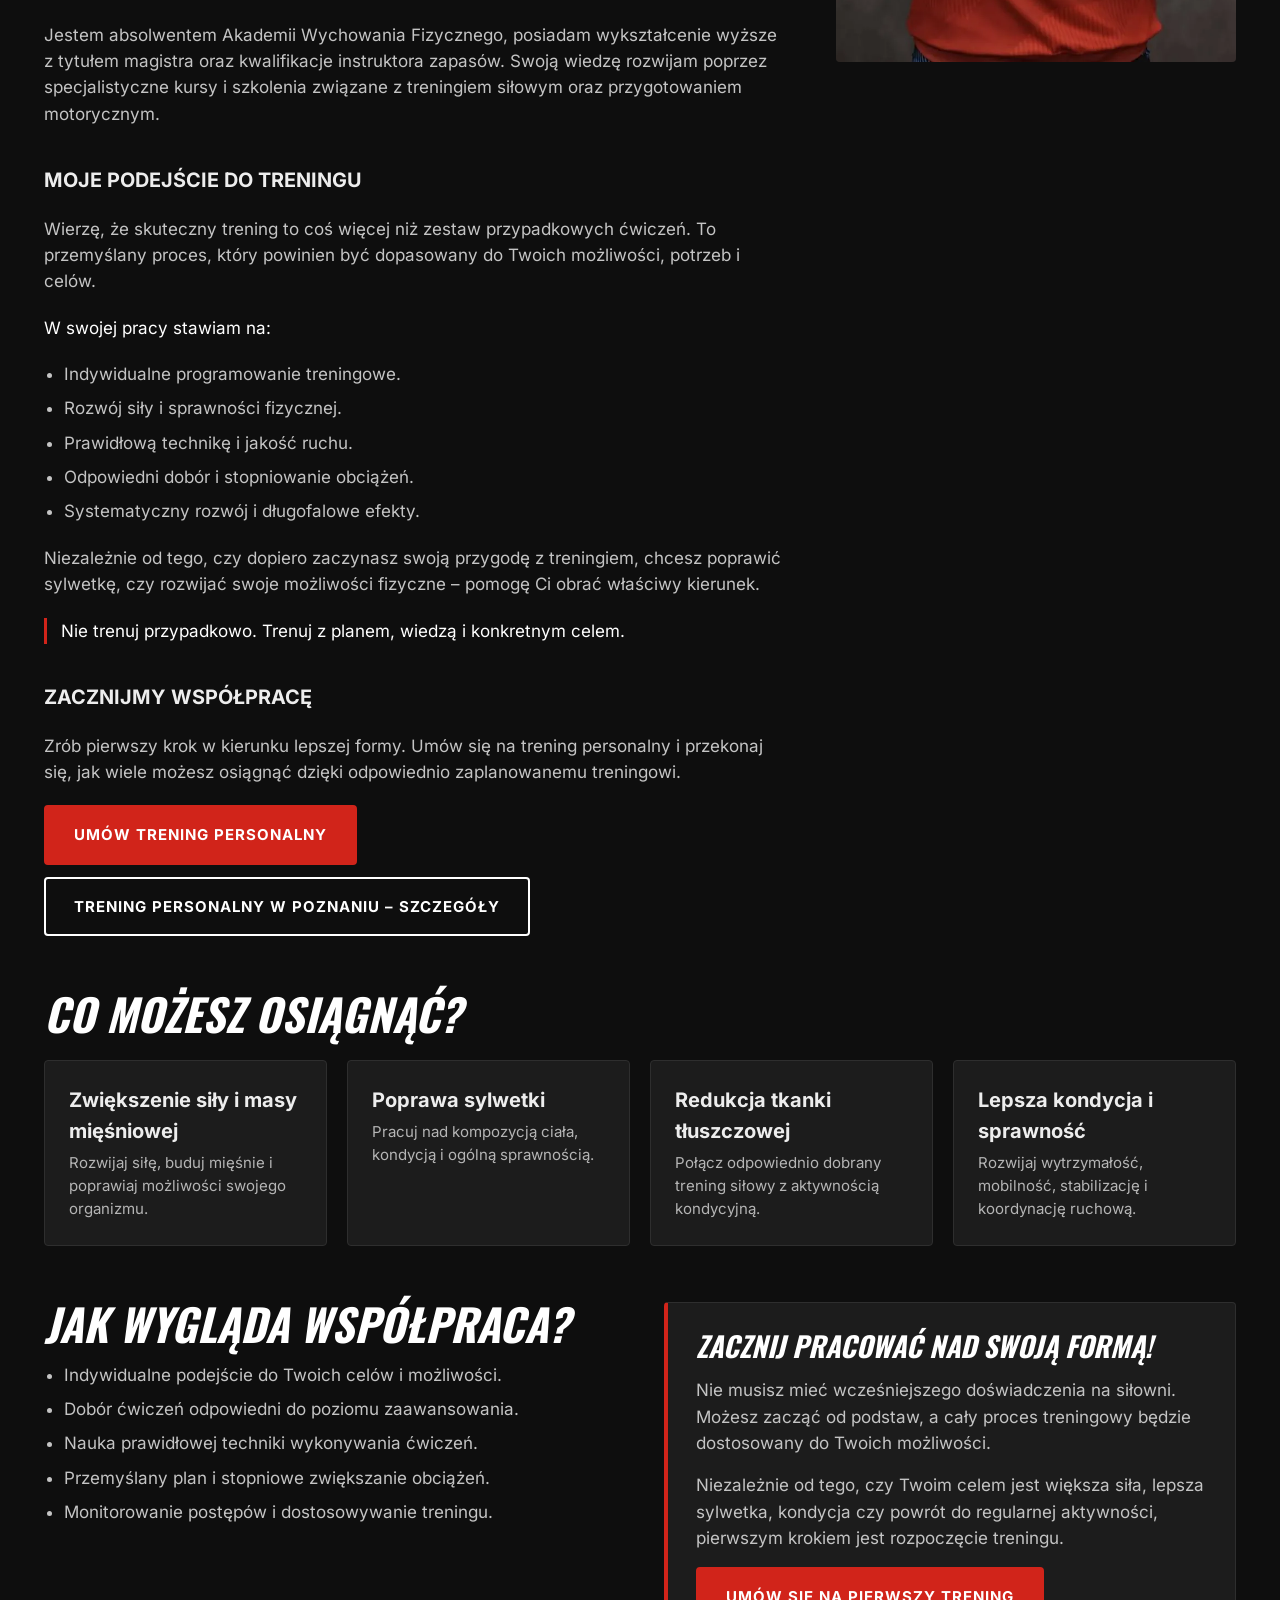
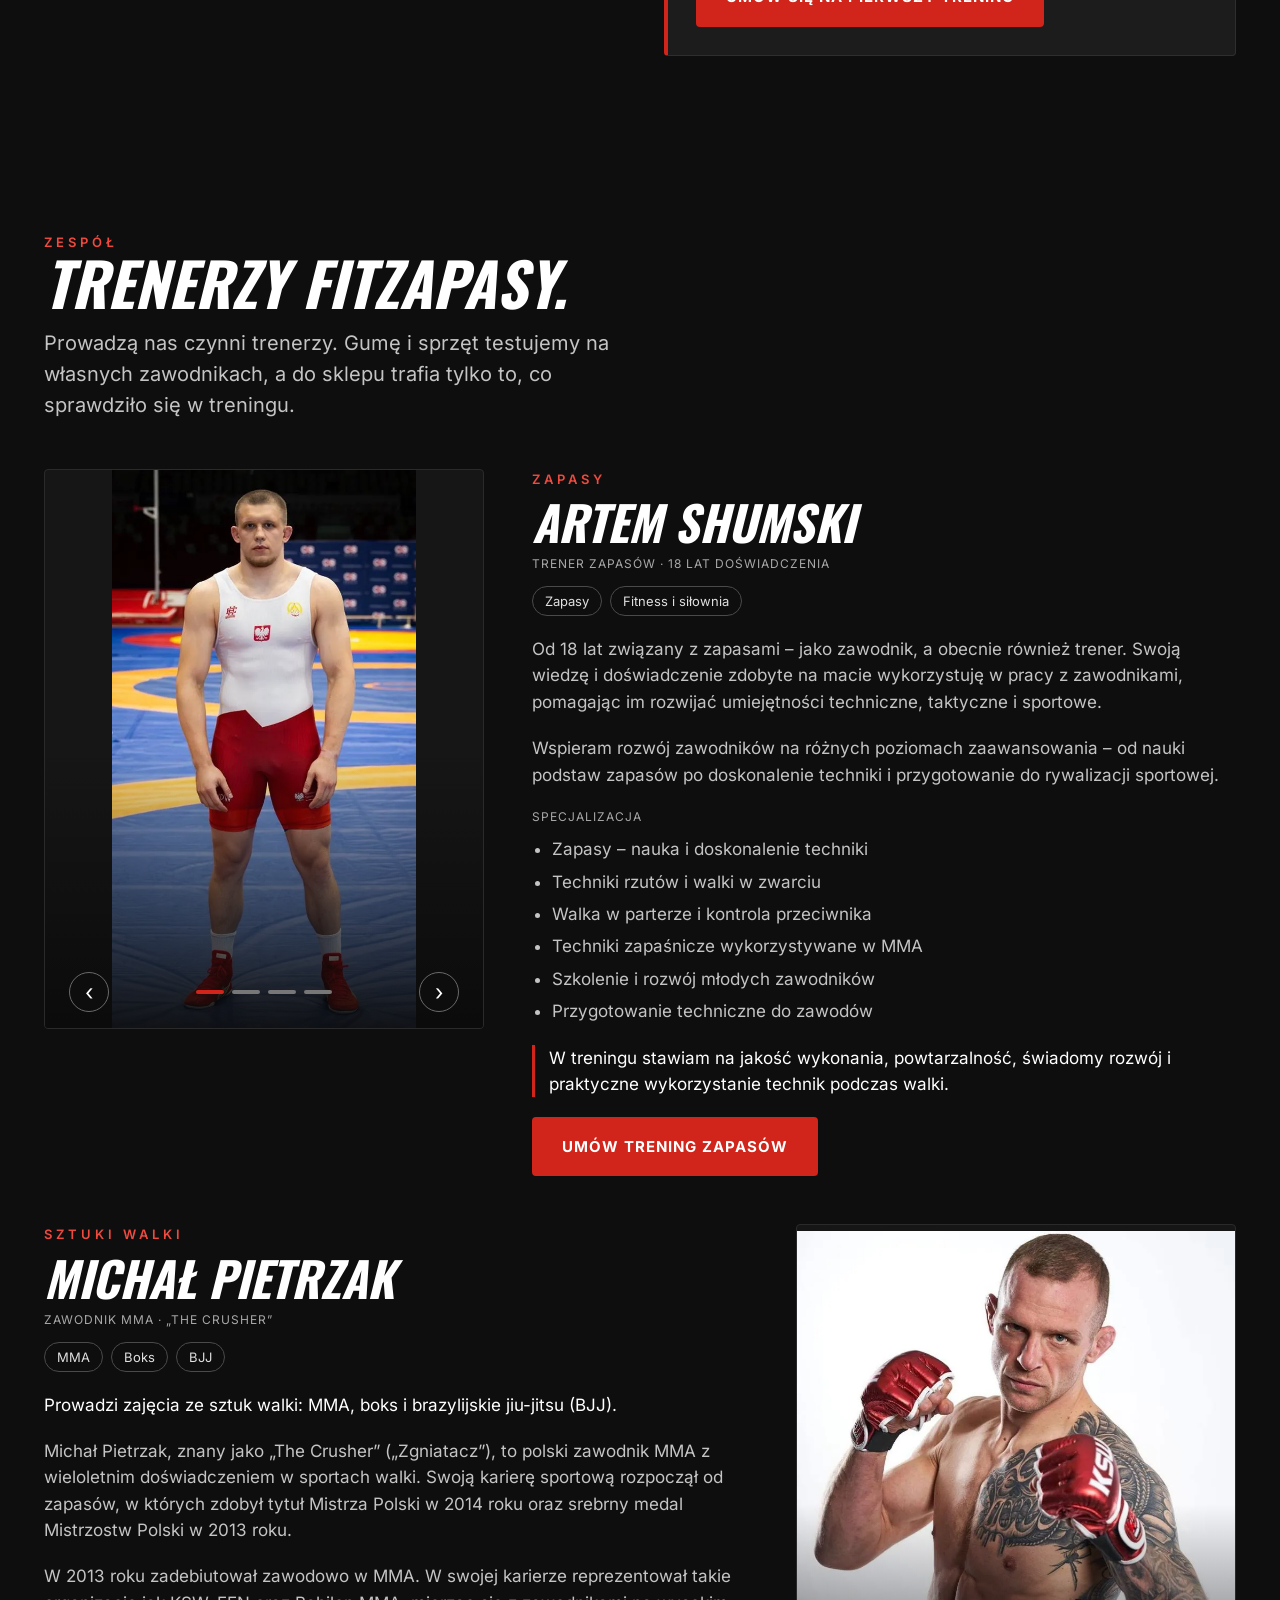
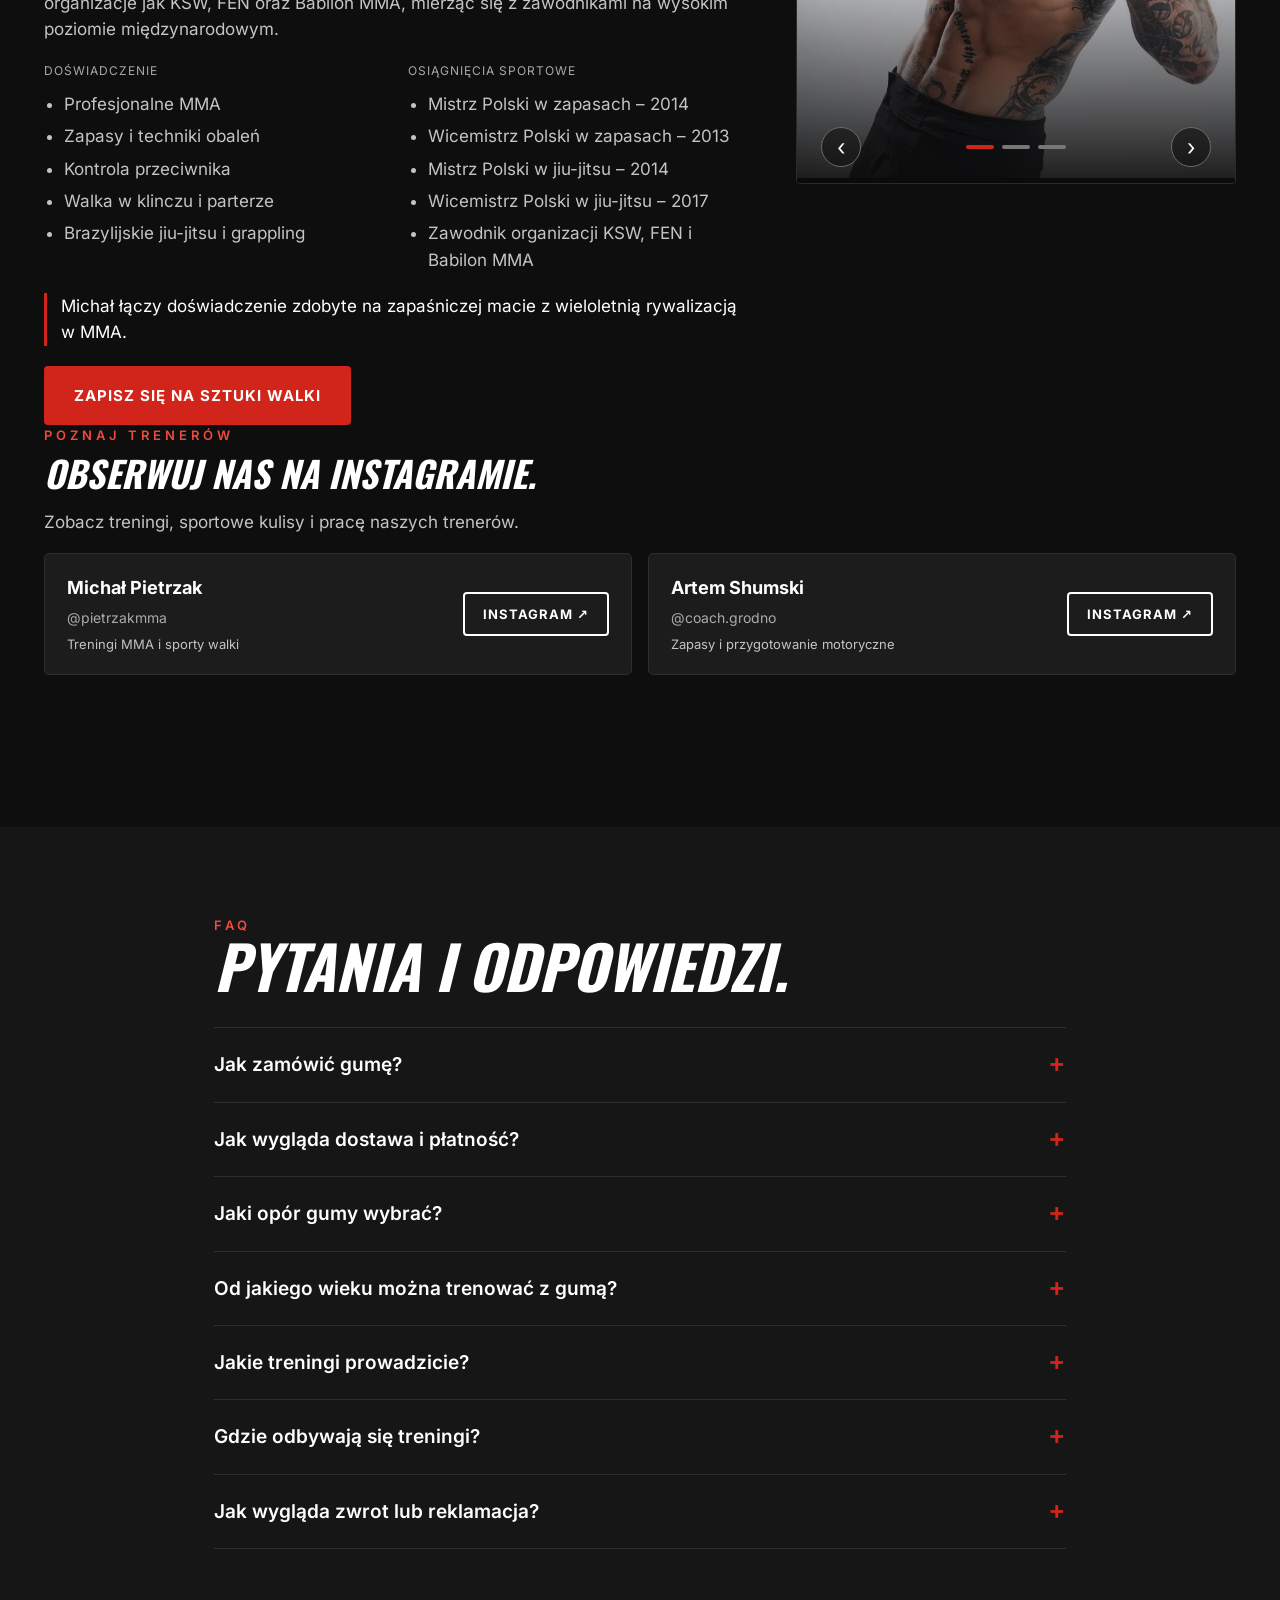
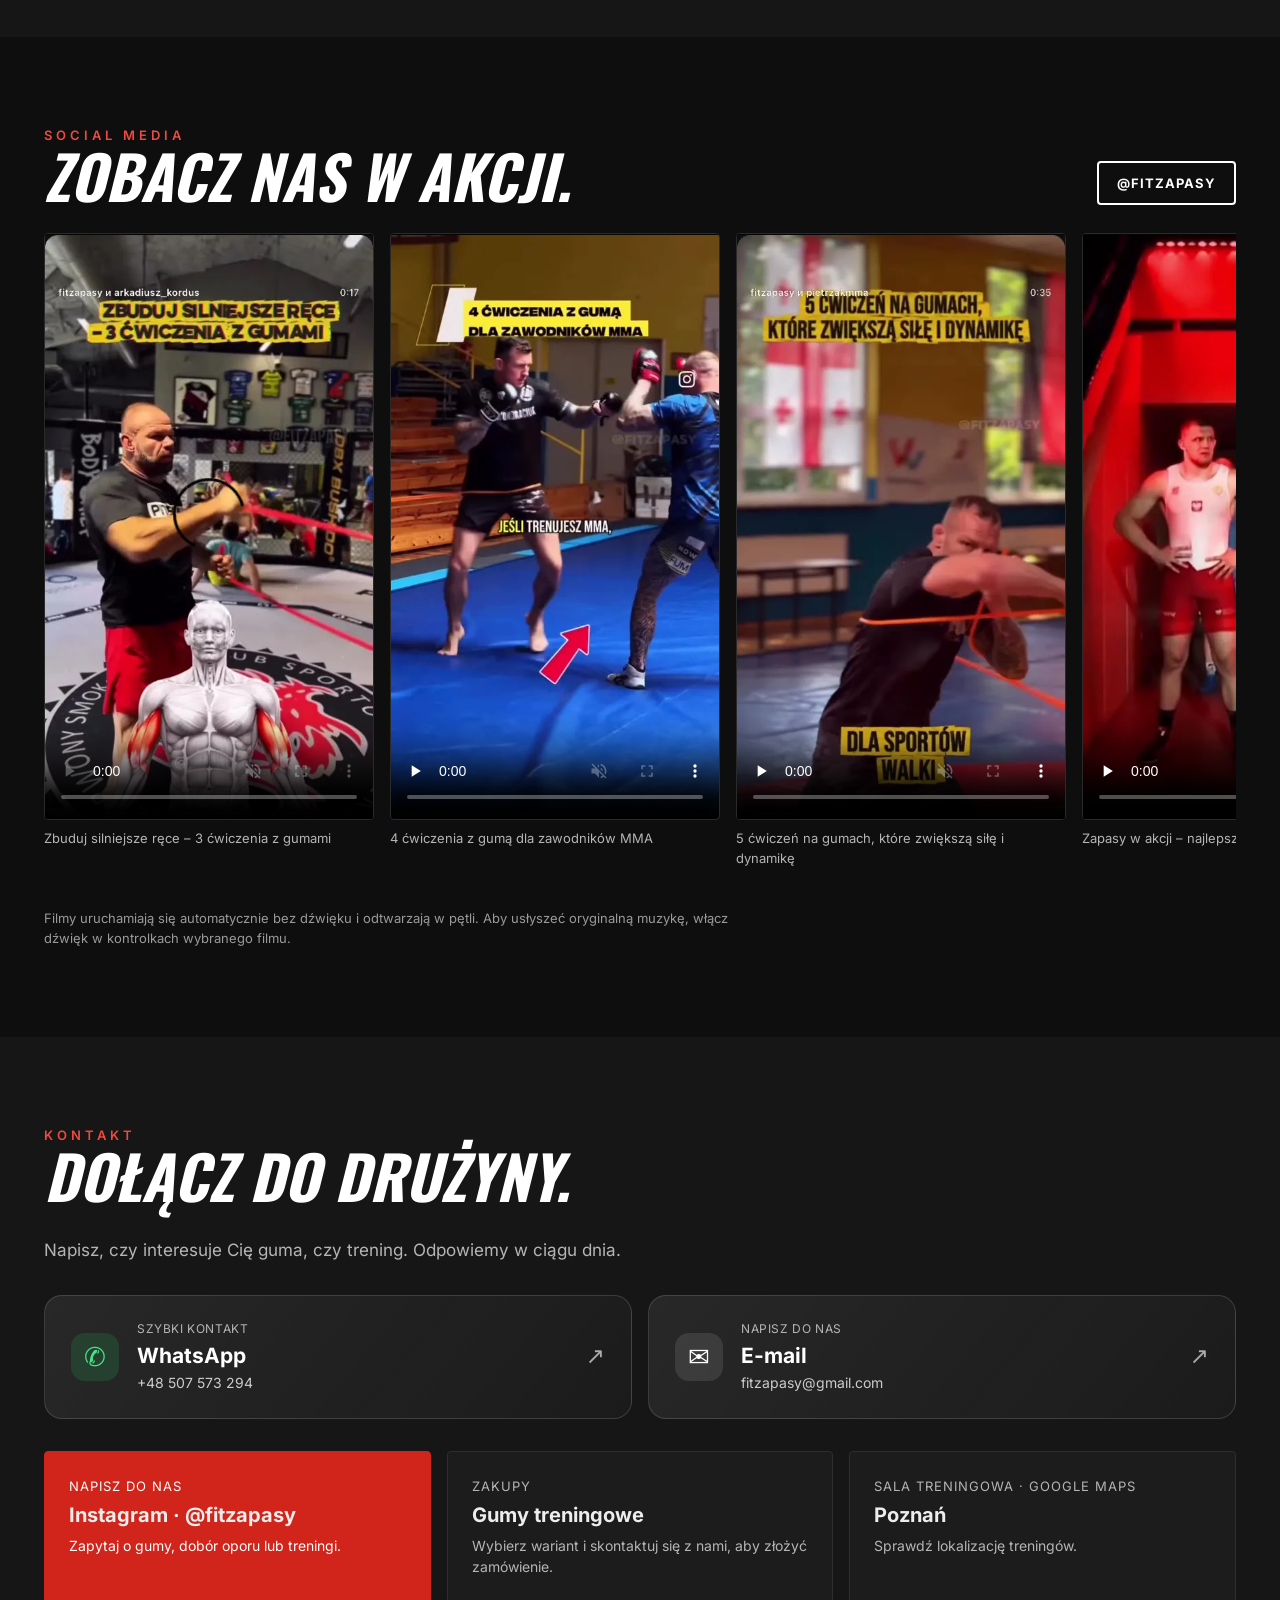
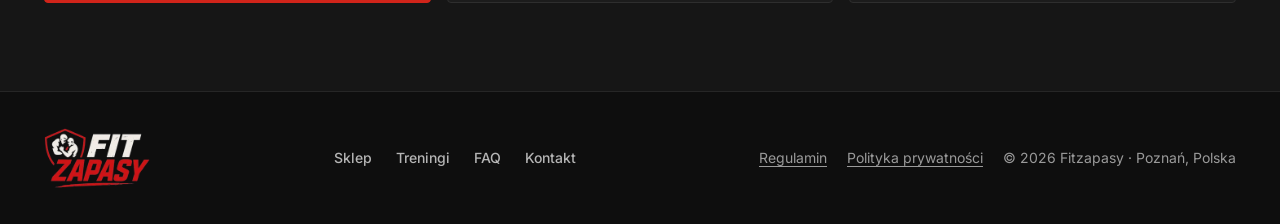
==== commit a5eecb3a: "changes" ====
--- a/public/index.html
+++ b/public/index.html
@@ -29,6 +29,7 @@
   {
     "@context": "https://schema.org",
     "@type": "SportsActivityLocation",
+    "@id": "https://fitzapasy.pl/#business",
     "name": "FITZAPASY",
     "url": "https://fitzapasy.pl/",
     "logo": "https://fitzapasy.pl/assets/img/logo-fitzapasy.webp",
@@ -100,14 +101,10 @@
               <figcaption><b>Mateusz Gamrot</b><span>Zawodnik UFC · były mistrz KSW w wadze lekkiej i piórkowej</span></figcaption>
             </figure>
             <figure class="sl" aria-label="Zdjęcie 2">
-              <img class="focus-22" src="assets/img/hero-borys-mankowski.webp" alt="Borys Mańkowski wchodzi do klatki na gali KSW" width="820" height="547" loading="lazy">
-              <figcaption><b>Borys Mańkowski</b><span>Były mistrz KSW w wadze półśredniej</span></figcaption>
-            </figure>
-            <figure class="sl" aria-label="Zdjęcie 3">
               <img class="focus-15" src="assets/img/hero-mateusz-bernatek.webp" alt="Mateusz Bernatek świętuje zwycięstwo w biało-czerwonym stroju reprezentacji Polski" width="820" height="547" loading="lazy">
               <figcaption><b>Mateusz Bernatek</b><span>Wicemistrz świata (2017) i Europy (2021) w zapasach w stylu klasycznym</span></figcaption>
             </figure>
-            <figure class="sl" aria-label="Zdjęcie 4">
+            <figure class="sl" aria-label="Zdjęcie 3">
               <img class="focus-30" src="assets/img/hero-daniel-skibinski.webp" alt="Daniel Skibiński z pamiątkową statuetką po walce" width="620" height="730" loading="lazy">
               <figcaption><b>Daniel Skibiński</b><span>Zawodnik KSW · pierwszy i były mistrz Babilon MMA w wadze półśredniej</span></figcaption>
             </figure>
@@ -299,35 +296,107 @@
           <span class="more">Zobacz szczegóły</span>
         </a>
       </div>
-
-      <div class="package-intro">
-        <p class="eyebrow">Pakiety treningowe</p>
-        <h2 class="h-sub">Wybierz pakiet treningowy.</h2>
-        <p class="lead">Wybierz formę treningu dopasowaną do swojego poziomu, potrzeb i celów. Nie wiesz, od czego zacząć? Napisz do nas — pomożemy dobrać odpowiedni wariant.</p>
-      </div>
-
-      <div class="grid g3 grid--packages">
-        <article class="cc package">
-          <p class="cat">Pakiet start</p>
-          <h3>4 treningi</h3>
-          <p>Dobry początek, aby poznać trening, poprawić kondycję i zbudować solidne podstawy.</p>
-          <a class="btn s" href="#kontakt">Zapytaj o pakiet</a>
+    </div>
+  </section>
+
+  <!-- Cennik treningów -------------------------------------------------- -->
+  <section class="alt section--bordered" id="cennik">
+    <div class="w pricing">
+      <div class="pricing-head">
+        <p class="eyebrow">Cennik treningów</p>
+        <h2>Wybierz swój trening</h2>
+        <p class="lead">Wybierz trening indywidualny lub w parze. Pakiety pozwalają obniżyć cenę pojedynczego spotkania.</p>
+      </div>
+
+      <div class="pricing-group">
+        <h3 class="pricing-group-title">Treningi indywidualne <small>1 osoba</small></h3>
+
+        <article class="price-card price-card--single">
+          <div class="price-card-info">
+            <p class="price-card-label">Elastyczny początek</p>
+            <h4>Pojedynczy trening personalny</h4>
+            <p class="price-card-desc">Jedno spotkanie bez konieczności kupowania pakietu.</p>
+          </div>
+          <div class="price-card-buy">
+            <p class="price-card-amount">150&nbsp;zł</p>
+            <div class="price-card-cta">
+              <span class="price-card-unit">za jedno spotkanie</span>
+              <a class="btn s" href="#kontakt" data-whatsapp="pojedynczy trening personalny (150 zł)">Umów trening</a>
+            </div>
+          </div>
         </article>
-        <article class="cc package package--featured">
-          <p class="cat">Pakiet regular</p>
-          <h3>8 treningów</h3>
-          <p>Systematyczna praca nad siłą, sprawnością, techniką i wytrzymałością. Dla osób, które chcą rozwijać się krok po kroku.</p>
-          <a class="btn s" href="#kontakt">Zapytaj o pakiet</a>
+
+        <div class="pricing-grid pricing-grid--2">
+          <article class="price-card">
+            <p class="price-card-label">Pakiet 5 treningów</p>
+            <p class="price-card-amount">700&nbsp;zł</p>
+            <p class="price-card-per">140&nbsp;zł / trening</p>
+            <p class="price-card-saving">Oszczędzasz 50&nbsp;zł</p>
+            <p class="price-card-desc">Dobry początek regularnej pracy nad formą i techniką.</p>
+            <a class="btn s" href="#kontakt" data-whatsapp="pakiet 5 treningów indywidualnych (700 zł)">Wybieram pakiet</a>
+          </article>
+          <article class="price-card price-card--featured">
+            <p class="price-card-badge">Najlepsza wartość</p>
+            <p class="price-card-label">Pakiet 10 treningów</p>
+            <p class="price-card-amount">1&nbsp;300&nbsp;zł</p>
+            <p class="price-card-per">130&nbsp;zł / trening</p>
+            <p class="price-card-saving">Oszczędzasz 200&nbsp;zł</p>
+            <p class="price-card-desc">Najlepszy wybór do systematycznej pracy i osiągania konkretnych celów.</p>
+            <a class="btn s" href="#kontakt" data-whatsapp="pakiet 10 treningów indywidualnych (1300 zł)">Wybieram pakiet</a>
+          </article>
+        </div>
+      </div>
+
+      <div class="pricing-group">
+        <h3 class="pricing-group-title">Treningi w parach <small>2 osoby</small></h3>
+        <p class="pricing-group-intro">Trenujecie razem, a koszt spotkania dzielicie między dwie osoby. Podane ceny obejmują trening dla dwóch osób.</p>
+
+        <article class="price-card price-card--single">
+          <div class="price-card-info">
+            <p class="price-card-label">Jednorazowe spotkanie</p>
+            <h4>Pojedynczy trening w parze</h4>
+            <p class="price-card-desc">Jedno wspólne spotkanie bez konieczności zakupu pakietu.</p>
+          </div>
+          <div class="price-card-buy">
+            <p class="price-card-amount">230&nbsp;zł</p>
+            <div class="price-card-cta">
+              <span class="price-card-unit">115&nbsp;zł / osoba</span>
+              <a class="btn s" href="#kontakt" data-whatsapp="pojedynczy trening w parze (230 zł)">Umów trening</a>
+            </div>
+          </div>
         </article>
-        <article class="cc package">
-          <p class="cat">Trening personalny</p>
-          <h3>Indywidualny program</h3>
-          <p>Trening dopasowany do Twoich celów i możliwości. Indywidualna opieka trenera, kontrola postępów i świadoma praca nad formą.</p>
-          <a class="btn s" href="#kontakt">Zapytaj o trening</a>
-        </article>
-      </div>
-
-      <p class="note note--mut">Chcesz poznać ceny i dostępne terminy? Napisz do nas przez Instagram — odpowiemy i pomożemy wybrać odpowiedni pakiet.</p>
+
+        <div class="pricing-grid pricing-grid--3">
+          <article class="price-card">
+            <p class="price-card-label">Pakiet 4 treningów</p>
+            <p class="price-card-amount">840&nbsp;zł</p>
+            <p class="price-card-per">105&nbsp;zł / osoba za trening</p>
+            <p class="price-card-saving">Oszczędzacie 80&nbsp;zł</p>
+            <p class="price-card-desc">Łączna cena czterech spotkań dla dwóch osób.</p>
+            <a class="btn s" href="#kontakt" data-whatsapp="pakiet 4 treningów w parze (840 zł)">Wybieramy pakiet</a>
+          </article>
+          <article class="price-card price-card--featured">
+            <p class="price-card-badge">Dobry wybór</p>
+            <p class="price-card-label">Pakiet 8 treningów</p>
+            <p class="price-card-amount">1&nbsp;520&nbsp;zł</p>
+            <p class="price-card-per">95&nbsp;zł / osoba za trening</p>
+            <p class="price-card-saving">Oszczędzacie 320&nbsp;zł</p>
+            <p class="price-card-desc">Dobry balans między regularnością a ceną.</p>
+            <a class="btn s" href="#kontakt" data-whatsapp="pakiet 8 treningów w parze (1520 zł)">Wybieramy pakiet</a>
+          </article>
+          <article class="price-card price-card--dark">
+            <p class="price-card-badge">Najkorzystniej</p>
+            <p class="price-card-label">Pakiet 12 treningów</p>
+            <p class="price-card-amount">2&nbsp;040&nbsp;zł</p>
+            <p class="price-card-per">85&nbsp;zł / osoba za trening</p>
+            <p class="price-card-saving">Oszczędzacie 720&nbsp;zł</p>
+            <p class="price-card-desc">Najniższa cena jednego wspólnego spotkania.</p>
+            <a class="btn s" href="#kontakt" data-whatsapp="pakiet 12 treningów w parze (2040 zł)">Wybieramy pakiet</a>
+          </article>
+        </div>
+      </div>
+
+      <p class="pricing-note">Chcesz dobrać pakiet lub zapytać o dostępne terminy? Skontaktuj się z nami przez <a href="#kontakt" data-whatsapp="">WhatsApp</a>.</p>
     </div>
   </section>
 
@@ -395,7 +464,10 @@
 
           <h3>ZACZNIJMY WSPÓŁPRACĘ</h3>
           <p>Zrób pierwszy krok w kierunku lepszej formy. Umów się na trening personalny i przekonaj się, jak wiele możesz osiągnąć dzięki odpowiednio zaplanowanemu treningowi.</p>
-          <div><a class="btn" href="#kontakt">Umów trening personalny</a></div>
+          <div class="actions">
+            <a class="btn" href="#kontakt">Umów trening personalny</a>
+            <a class="btn o" href="trening-personalny-poznan">Trening personalny w Poznaniu – szczegóły</a>
+          </div>
         </div>
         <div class="fitness-photo">
           <div class="ph"><img src="assets/img/artem-shumski-fitness.webp" alt="Artem Shumski, trener treningu siłowego i fitnessu" width="729" height="1100" loading="lazy"></div>
@@ -590,25 +662,25 @@
           <div class="reel-frame">
             <video src="assets/video/video-1.mp4" poster="assets/img/video-1-poster.webp" width="480" height="854" muted loop playsinline controls controlslist="nodownload" preload="none">Twoja przeglądarka nie obsługuje odtwarzania wideo.</video>
           </div>
-          <figcaption>FITZAPASY · Wideo 1</figcaption>
+          <figcaption>Zbuduj silniejsze ręce – 3 ćwiczenia z gumami</figcaption>
         </figure>
         <figure class="reel">
           <div class="reel-frame">
             <video src="assets/video/video-2.mp4" poster="assets/img/video-2-poster.webp" width="480" height="854" muted loop playsinline controls controlslist="nodownload" preload="none">Twoja przeglądarka nie obsługuje odtwarzania wideo.</video>
           </div>
-          <figcaption>FITZAPASY · Wideo 2</figcaption>
+          <figcaption>4 ćwiczenia z gumą dla zawodników MMA</figcaption>
         </figure>
         <figure class="reel">
           <div class="reel-frame">
             <video src="assets/video/video-3.mp4" poster="assets/img/video-3-poster.webp" width="480" height="854" muted loop playsinline controls controlslist="nodownload" preload="none">Twoja przeglądarka nie obsługuje odtwarzania wideo.</video>
           </div>
-          <figcaption>FITZAPASY · Wideo 3</figcaption>
+          <figcaption>5 ćwiczeń na gumach, które zwiększą siłę i dynamikę</figcaption>
         </figure>
         <figure class="reel">
           <div class="reel-frame">
             <video src="assets/video/video-4.mp4" poster="assets/img/video-4-poster.webp" width="480" height="854" muted loop playsinline controls controlslist="nodownload" preload="none">Twoja przeglądarka nie obsługuje odtwarzania wideo.</video>
           </div>
-          <figcaption>FITZAPASY · Wideo 4</figcaption>
+          <figcaption>Zapasy w akcji – najlepsze momenty z zawodów</figcaption>
         </figure>
       </div>
       <p class="note note--xs">Filmy uruchamiają się automatycznie bez dźwięku i odtwarzają w pętli. Aby usłyszeć oryginalną muzykę, włącz dźwięk w kontrolkach wybranego filmu.</p>
@@ -665,6 +737,10 @@
 </footer>
 
 <!-- Koszyk ---------------------------------------------------------------- -->
+<div class="cart-toast" data-cart-toast role="status" aria-live="polite">
+  <span class="cart-toast-text" data-toast-text></span>
+  <button class="cart-toast-link" type="button" data-cart-open>Zobacz koszyk</button>
+</div>
 <div class="cart-overlay" data-cart-overlay></div>
 <aside class="cart-panel" id="cart-panel" data-cart-panel aria-label="Koszyk" aria-hidden="true">
   <div class="cart-head">
--- a/public/assets/css/main.css
+++ b/public/assets/css/main.css
@@ -3,7 +3,8 @@
    0. Fonty           5. Sekcje
    1. Tokeny          6. Koszyk
    2. Baza            7. Strony prawne
-   3. Układ           8. Responsywność
+   3. Układ           8. Podstrona „Trening personalny Poznań”
+                      9. Responsywność
    4. Komponenty
    ========================================================================== */
 
@@ -53,7 +54,8 @@
   --line-soft: #262626;
   --red: #d1241a;
   --red-dark: #b81e15;
-  --eyebrow: #e2261c;
+  /* Czerwień do drobnego tekstu – jaśniejsza od --red, by mieć kontrast ≥ 4,5:1 (WCAG AA) na wszystkich tłach */
+  --red-text: #f04a3f;
   --tx: #ededed;
   --tx-soft: #c4c4c4;
   --mut: #b5b5b5;
@@ -224,7 +226,6 @@
 .grid--lists { grid-template-columns: repeat(auto-fit, minmax(230px, 1fr)); gap: 24px; }
 .grid--social { grid-template-columns: repeat(auto-fit, minmax(240px, 1fr)); gap: 16px; }
 .grid--contact { gap: 16px; }
-.grid--packages { align-items: stretch; }
 
 /* 4. Komponenty ------------------------------------------------------------ */
 
@@ -235,7 +236,7 @@
   letter-spacing: 4px;
   font-size: 13px;
   font-weight: 600;
-  color: var(--eyebrow);
+  color: var(--red-text);
 }
 
 .lead {
@@ -257,7 +258,6 @@
   gap: 20px;
 }
 
-.h-sub { font-size: clamp(28px, 4vw, 42px); }
 .h-mid { font-size: clamp(30px, 4vw, 44px); }
 
 .note {
@@ -266,7 +266,6 @@
   color: var(--dim);
 }
 
-.note--mut { color: var(--mut); }
 .note--xs { font-size: 13px; max-width: 720px; }
 
 .cat {
@@ -420,7 +419,6 @@
 /* Kadrowanie zdjęć (object-position w pionie) */
 .focus-15 { object-position: center 15%; }
 .focus-18 { object-position: center 18%; }
-.focus-22 { object-position: center 22%; }
 .focus-30 { object-position: center 30%; }
 .focus-55 { object-position: center 55%; }
 .focus-60 { object-position: center 60%; }
@@ -828,42 +826,6 @@
   border-bottom: 2px solid var(--red);
 }
 
-/* Pakiety */
-.package-intro {
-  display: flex;
-  flex-direction: column;
-  gap: 10px;
-  margin-bottom: 4px;
-}
-
-.package-intro .lead {
-  max-width: 760px;
-}
-
-.package {
-  gap: 14px;
-  min-height: 100%;
-}
-
-.package--featured {
-  border-color: var(--red);
-}
-
-.package h3 {
-  font-size: 26px;
-}
-
-.package p:not(.cat) {
-  color: var(--mut);
-  font-size: 15px;
-  margin: 0;
-}
-
-.package .btn {
-  margin-top: auto;
-  align-self: flex-start;
-}
-
 /* Opinie */
 .review-section {
   padding-top: clamp(38px, 5vw, 62px);
@@ -1017,6 +979,11 @@
   width: 100%;
 }
 
+/* Ramka w proporcjach zdjęcia (599×1100) – całe zdjęcie bez przycinania */
+.fitness-photo .ph--full {
+  aspect-ratio: 599 / 1100;
+}
+
 .collab-col {
   flex: 1 1 420px;
   gap: 16px;
@@ -1033,6 +1000,220 @@
 .cta-box .big {
   font-size: 28px;
   line-height: 1.1;
+}
+
+/* Cennik treningów */
+.pricing {
+  max-width: 1000px;
+}
+
+.pricing-head {
+  text-align: center;
+  margin-bottom: 8px;
+}
+
+.pricing-head h2 {
+  font-size: clamp(30px, 4vw, 42px);
+  margin: 8px 0 12px;
+}
+
+.pricing-head .lead {
+  font-size: 17px;
+  max-width: 560px;
+  margin: 0 auto;
+}
+
+.pricing-group {
+  margin-top: 32px;
+}
+
+.pricing-group + .pricing-group {
+  margin-top: 36px;
+  padding-top: 36px;
+  border-top: 1px solid var(--line);
+}
+
+.pricing-group-title {
+  display: flex;
+  align-items: baseline;
+  flex-wrap: wrap;
+  gap: 4px 10px;
+  margin-bottom: 16px;
+  font-size: 19px;
+  font-weight: 700;
+  text-transform: uppercase;
+  color: #fff;
+}
+
+.pricing-group-title small {
+  font-size: 11px;
+  font-weight: 500;
+  letter-spacing: 1px;
+  color: var(--mut);
+}
+
+.pricing-group-intro {
+  margin: -4px 0 16px;
+  font-size: 15px;
+  color: var(--tx-soft);
+}
+
+.pricing-grid {
+  display: grid;
+  gap: 14px;
+  margin-top: 14px;
+}
+
+.pricing-grid--2 { grid-template-columns: repeat(2, minmax(0, 1fr)); }
+.pricing-grid--3 { grid-template-columns: repeat(3, minmax(0, 1fr)); }
+
+.price-card {
+  display: flex;
+  flex-direction: column;
+  padding: 22px 20px 20px;
+  background: var(--card);
+  border: 1px solid var(--line);
+  border-radius: 4px;
+}
+
+/* :where() – reset bez podnoszenia specyficzności, klasy elementów karty go nadpisują */
+:where(.price-card) p {
+  margin: 0;
+}
+
+.price-card--featured,
+.price-card--single {
+  border-color: var(--red);
+}
+
+.price-card--dark {
+  background: #121212;
+}
+
+.price-card-badge {
+  align-self: flex-start;
+  margin-bottom: 12px;
+  padding: 4px 7px;
+  border-radius: 2px;
+  background: var(--red);
+  color: #fff;
+  font-size: 10px;
+  font-weight: 800;
+  text-transform: uppercase;
+  letter-spacing: 0.3px;
+}
+
+.price-card-label {
+  font-size: 11px;
+  text-transform: uppercase;
+  letter-spacing: 1px;
+  color: #a8a8a8;
+}
+
+.price-card-amount {
+  font-family: var(--font-display);
+  font-size: 30px;
+  font-weight: 700;
+  line-height: 1.1;
+  color: var(--red);
+  white-space: nowrap;
+}
+
+.price-card > .price-card-amount {
+  margin: 14px 0 12px;
+}
+
+.price-card-per {
+  font-size: 15px;
+  font-weight: 700;
+  color: #fff;
+}
+
+.price-card-saving {
+  margin-top: 8px;
+  font-size: 11px;
+  text-transform: uppercase;
+  letter-spacing: 1.5px;
+  color: #a8a8a8;
+}
+
+.price-card--featured .price-card-saving {
+  color: var(--red-text);
+  font-weight: 800;
+}
+
+.price-card-desc {
+  margin-top: 12px;
+  font-size: 13px;
+  color: var(--tx-soft);
+}
+
+.price-card > .btn {
+  margin-top: auto;
+  text-align: left;
+}
+
+.price-card > .price-card-desc {
+  margin-bottom: 18px;
+}
+
+/* Karta pojedynczego treningu – opis po lewej, cena i przycisk po prawej */
+.price-card--single {
+  flex-direction: row;
+  align-items: center;
+  justify-content: space-between;
+  gap: 20px 32px;
+  padding: 24px 20px;
+}
+
+.price-card--single + .pricing-grid {
+  margin-top: 14px;
+}
+
+.price-card--single h4 {
+  margin: 8px 0 10px;
+  font-size: 22px;
+  color: #fff;
+}
+
+.price-card--single .price-card-desc {
+  margin-top: 0;
+  font-size: 15px;
+}
+
+.price-card-buy {
+  display: flex;
+  flex-direction: column;
+  align-items: flex-end;
+  gap: 10px;
+  flex: none;
+}
+
+.price-card-cta {
+  display: flex;
+  align-items: center;
+  gap: 14px;
+}
+
+.price-card-unit {
+  font-size: 11px;
+  text-transform: uppercase;
+  letter-spacing: 1px;
+  color: var(--mut);
+}
+
+.pricing-note {
+  margin: 28px 0 0;
+  text-align: center;
+  font-size: 13px;
+  color: var(--mut);
+}
+
+.pricing-note a {
+  color: #fff;
+  text-decoration: underline;
+  text-decoration-color: var(--red);
+  text-underline-offset: 3px;
 }
 
 /* Trenerzy */
@@ -1452,6 +1633,63 @@
   overflow: hidden;
 }
 
+/* Komunikat „Dodano do koszyka” */
+.cart-toast {
+  position: fixed;
+  left: 50%;
+  bottom: 20px;
+  z-index: 25;
+  display: flex;
+  align-items: center;
+  gap: 16px;
+  width: max-content;
+  max-width: calc(100% - 32px);
+  padding: 14px 16px 14px 18px;
+  background: var(--card);
+  border: 1px solid #444;
+  border-left: 4px solid var(--red);
+  border-radius: 4px;
+  box-shadow: 0 12px 40px rgba(0, 0, 0, 0.6);
+  font-size: 14px;
+  color: #fff;
+  opacity: 0;
+  visibility: hidden;
+  transform: translate(-50%, 12px);
+  transition: opacity 0.2s ease, transform 0.2s ease, visibility 0.2s;
+}
+
+.cart-toast.is-visible {
+  opacity: 1;
+  visibility: visible;
+  transform: translate(-50%, 0);
+}
+
+.cart-toast-link {
+  flex: none;
+  padding: 8px 12px;
+  background: var(--red);
+  border: 0;
+  border-radius: 3px;
+  color: #fff;
+  font-size: 12px;
+  font-weight: 700;
+  text-transform: uppercase;
+  letter-spacing: 1px;
+  cursor: pointer;
+}
+
+.cart-toast-link:hover {
+  background: var(--red-dark);
+}
+
+@keyframes cart-bump {
+  50% { transform: scale(1.35); }
+}
+
+.cart-count.is-bumped {
+  animation: cart-bump 0.3s ease;
+}
+
 /* 7. Strony prawne (regulamin, polityka prywatności) ------------------------ */
 .legal-header .w {
   justify-content: space-between;
@@ -1570,7 +1808,149 @@
   text-underline-offset: 3px;
 }
 
-/* 8. Responsywność --------------------------------------------------------- */
+/* 8. Podstrona „Trening personalny Poznań” ------------------------------- */
+.breadcrumbs {
+  display: flex;
+  flex-wrap: wrap;
+  gap: 8px;
+  margin-bottom: 32px;
+  font-size: 13px;
+  color: var(--dim);
+}
+
+.breadcrumbs a {
+  color: var(--mut);
+  text-decoration: underline;
+  text-underline-offset: 3px;
+}
+
+.breadcrumbs [aria-current] {
+  color: var(--tx-soft);
+}
+
+.tp-hero {
+  padding-top: 40px;
+}
+
+.tp-hero-photo {
+  flex: 0 1 420px;
+}
+
+.tp-hero-photo .ph {
+  aspect-ratio: 729 / 1100;
+  width: 100%;
+}
+
+.tp-facts {
+  display: grid;
+  grid-template-columns: repeat(auto-fit, minmax(150px, 1fr));
+  gap: 16px;
+  margin: 8px 0 0;
+  padding: 0;
+  list-style: none;
+}
+
+.tp-facts li {
+  display: flex;
+  flex-direction: column;
+  gap: 2px;
+  padding-top: 12px;
+  border-top: 3px solid var(--red);
+}
+
+.tp-facts b {
+  font-family: var(--font-display);
+  font-size: 24px;
+  color: #fff;
+}
+
+.tp-facts span {
+  font-size: 14px;
+  color: var(--mut);
+}
+
+.tp-steps {
+  display: grid;
+  grid-template-columns: repeat(auto-fit, minmax(230px, 1fr));
+  gap: 20px;
+  margin: 0;
+  padding: 0;
+  list-style: none;
+  counter-reset: step;
+}
+
+.tp-steps li {
+  display: flex;
+  flex-direction: column;
+  gap: 8px;
+  padding: 26px;
+  background: var(--card);
+  border: 1px solid var(--line-soft);
+  border-radius: 4px;
+  counter-increment: step;
+}
+
+.tp-steps li::before {
+  content: counter(step);
+  font-family: var(--font-display);
+  font-size: 40px;
+  line-height: 1;
+  color: var(--red);
+}
+
+.tp-steps b {
+  font-size: 19px;
+  color: #fff;
+}
+
+.tp-steps span {
+  font-size: 15px;
+  color: var(--mut);
+}
+
+.tp-quote {
+  margin: 0;
+  gap: 14px;
+}
+
+.tp-quote p {
+  margin: 0;
+  color: var(--tx);
+  font-size: 16px;
+  line-height: 1.6;
+}
+
+.tp-quote footer {
+  margin-top: auto;
+  font-size: 13px;
+  font-weight: 800;
+  color: var(--gold);
+}
+
+.tp-map {
+  margin-top: 10px;
+  font-size: 14px;
+}
+
+.tp-cta {
+  display: flex;
+  flex-wrap: wrap;
+  align-items: center;
+  justify-content: space-between;
+  gap: 24px 40px;
+}
+
+.tp-cta > div:first-child {
+  flex: 1 1 380px;
+}
+
+.tp-cta p {
+  margin: 12px 0 0;
+  color: var(--tx-soft);
+  max-width: 560px;
+}
+
+/* 9. Responsywność --------------------------------------------------------- */
 @media (max-width: 960px) {
   .site-header .w { flex-wrap: nowrap; }
   .header-actions { margin-left: auto; }
@@ -1612,8 +1992,17 @@
   }
 }
 
+@media (max-width: 860px) {
+  .pricing-grid--3 { grid-template-columns: 1fr; }
+}
+
 @media (max-width: 700px) {
   section { padding: 60px 0; }
+
+  .pricing-grid--2 { grid-template-columns: 1fr; }
+  .price-card--single { flex-direction: column; align-items: stretch; }
+  .price-card-buy { align-items: flex-start; }
+  .price-card-cta { flex-wrap: wrap; }
 
   .header-actions .cart-trigger { padding: 9px 11px; }
 
@@ -1642,6 +2031,8 @@
 @media (prefers-reduced-motion: reduce) {
   html { scroll-behavior: auto; }
   .site-header.nav-open .main-nav { animation: none; }
+  .cart-toast { transition: none; }
+  .cart-count.is-bumped { animation: none; }
   .nav-toggle-bar { transition: none; }
   .sl,
   .review-dots button,
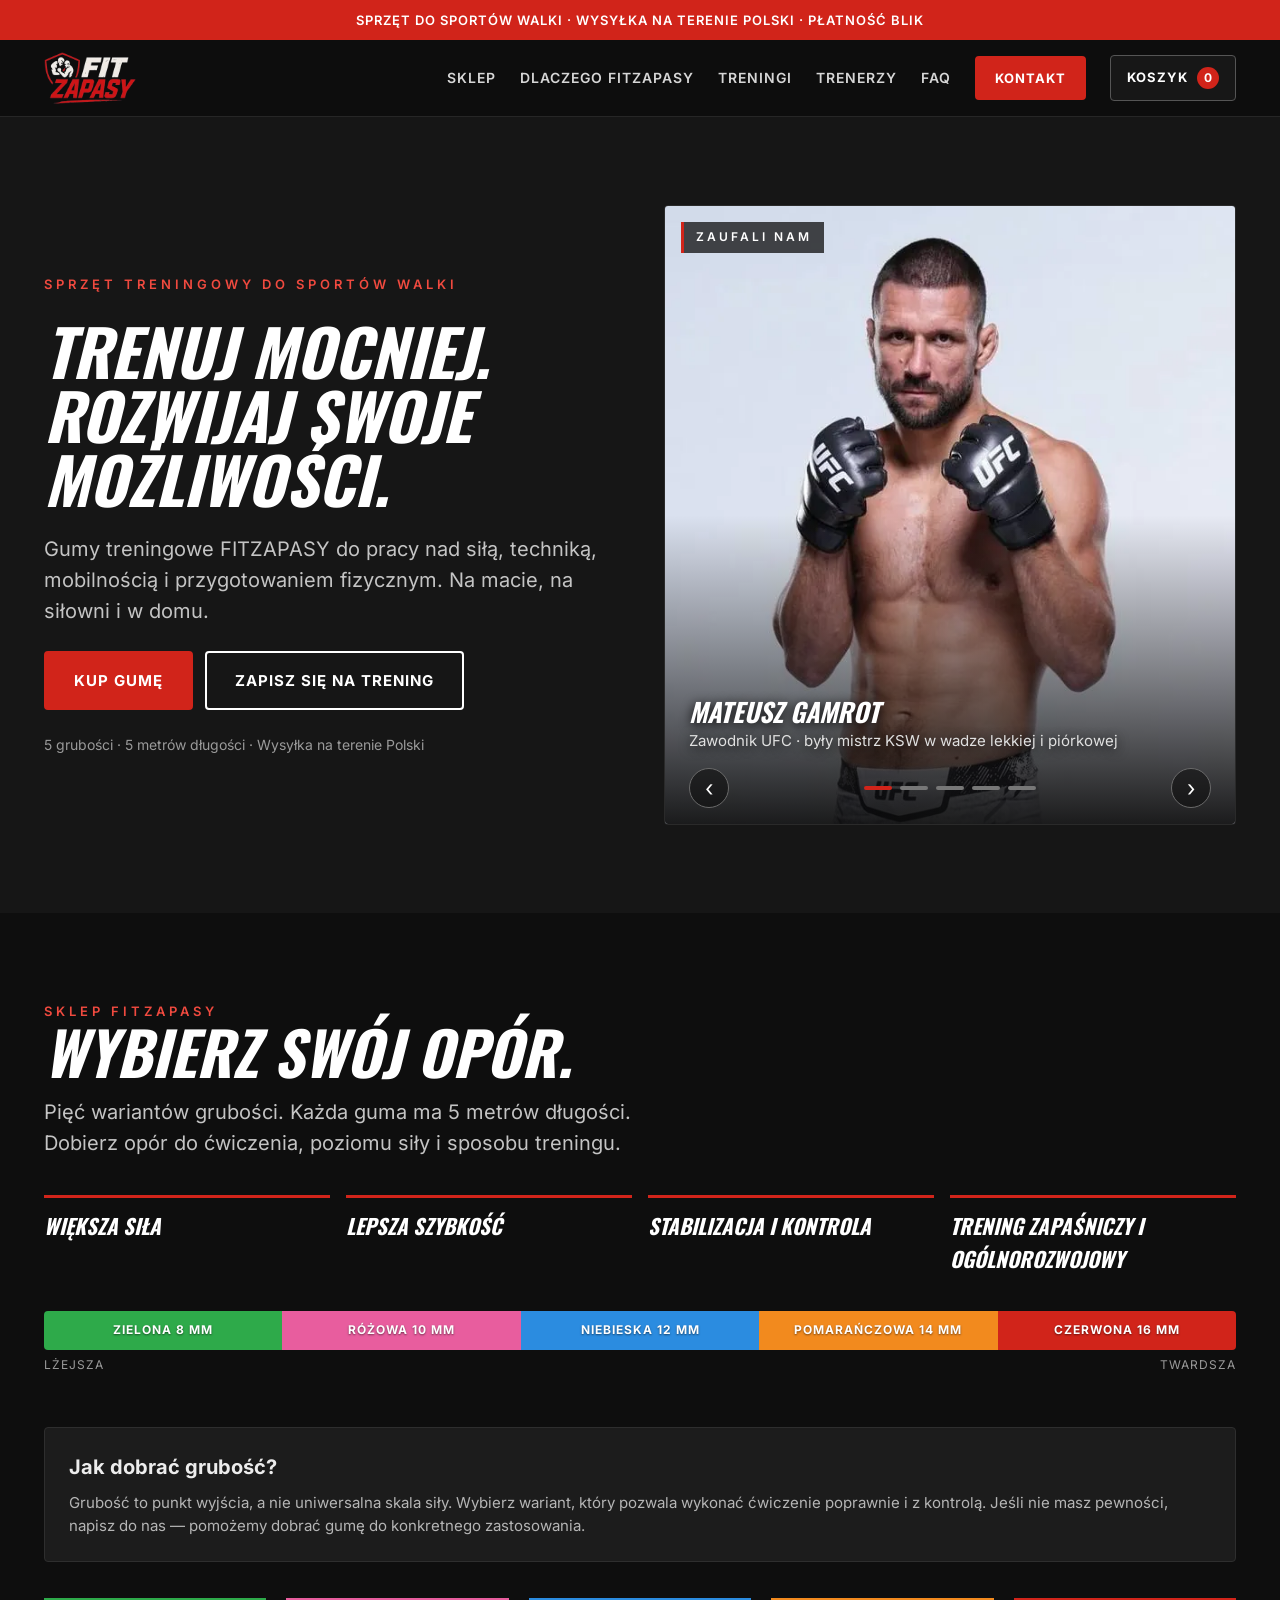
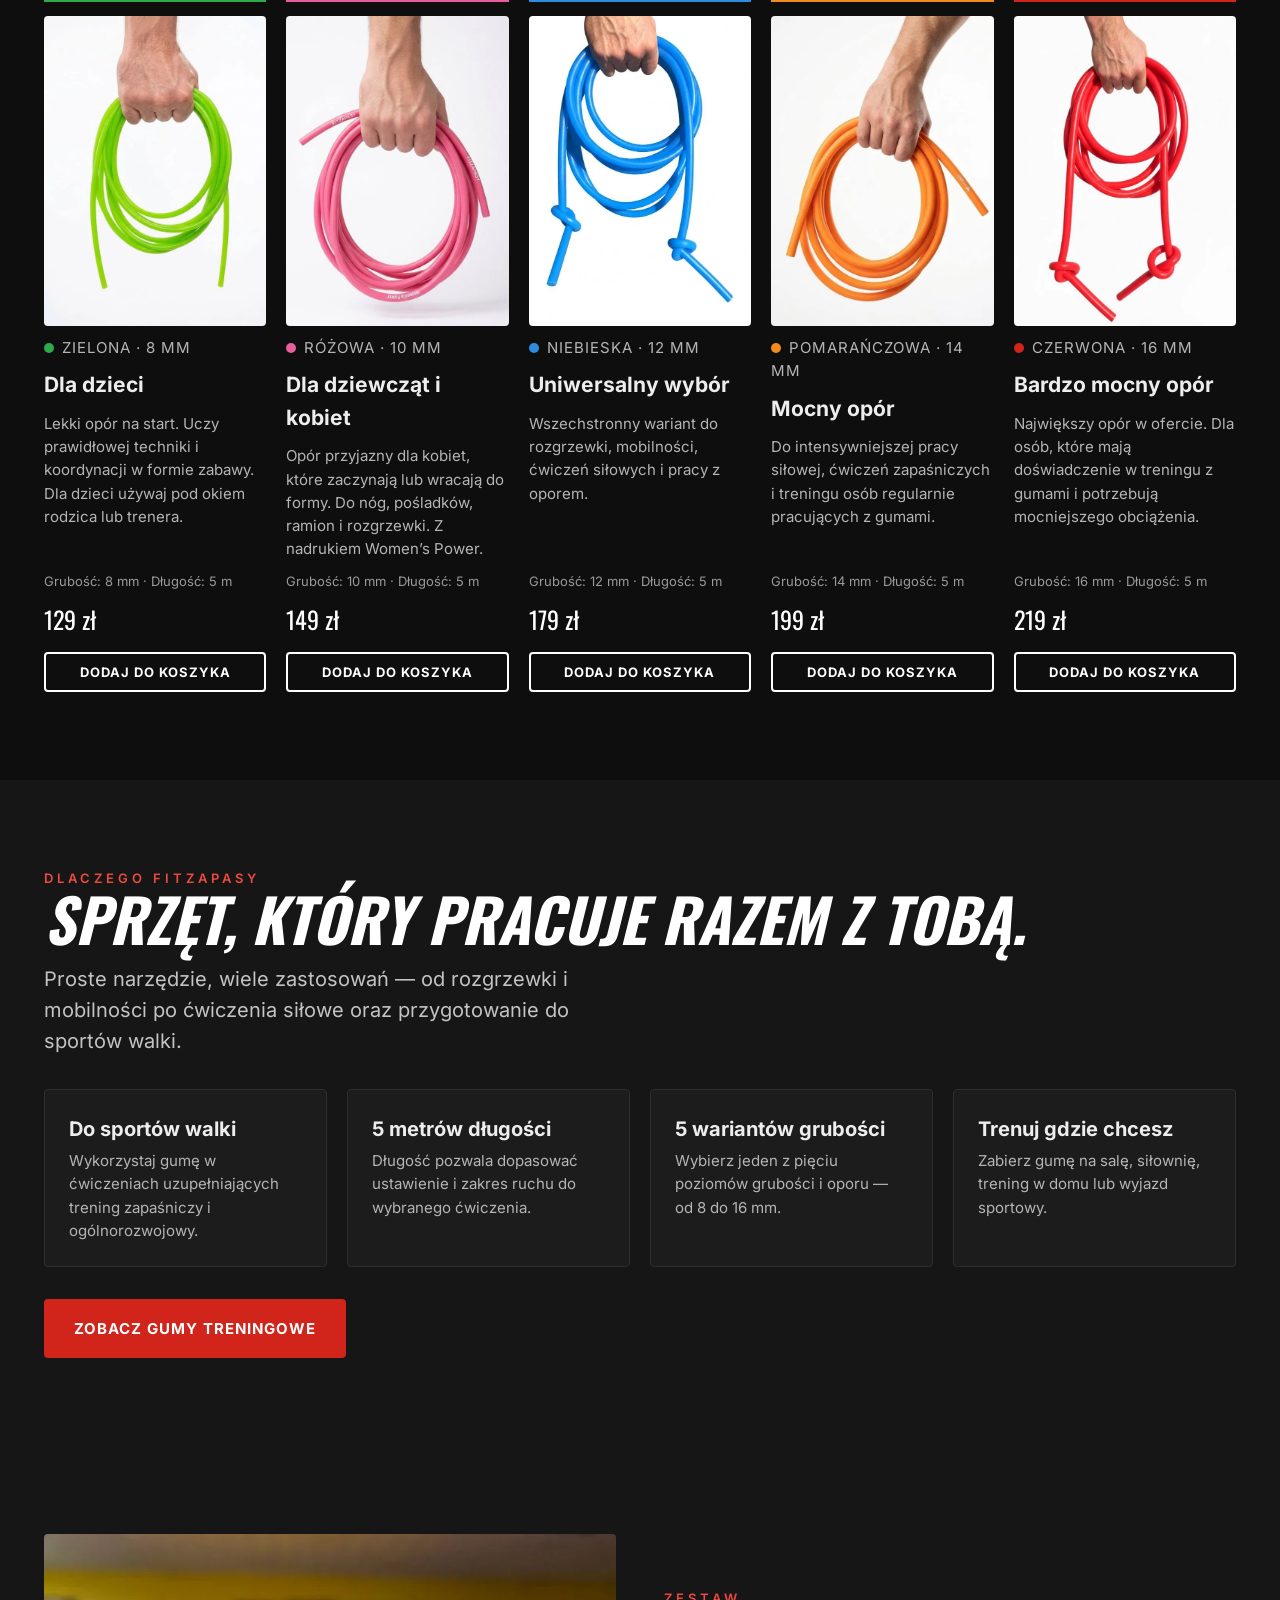
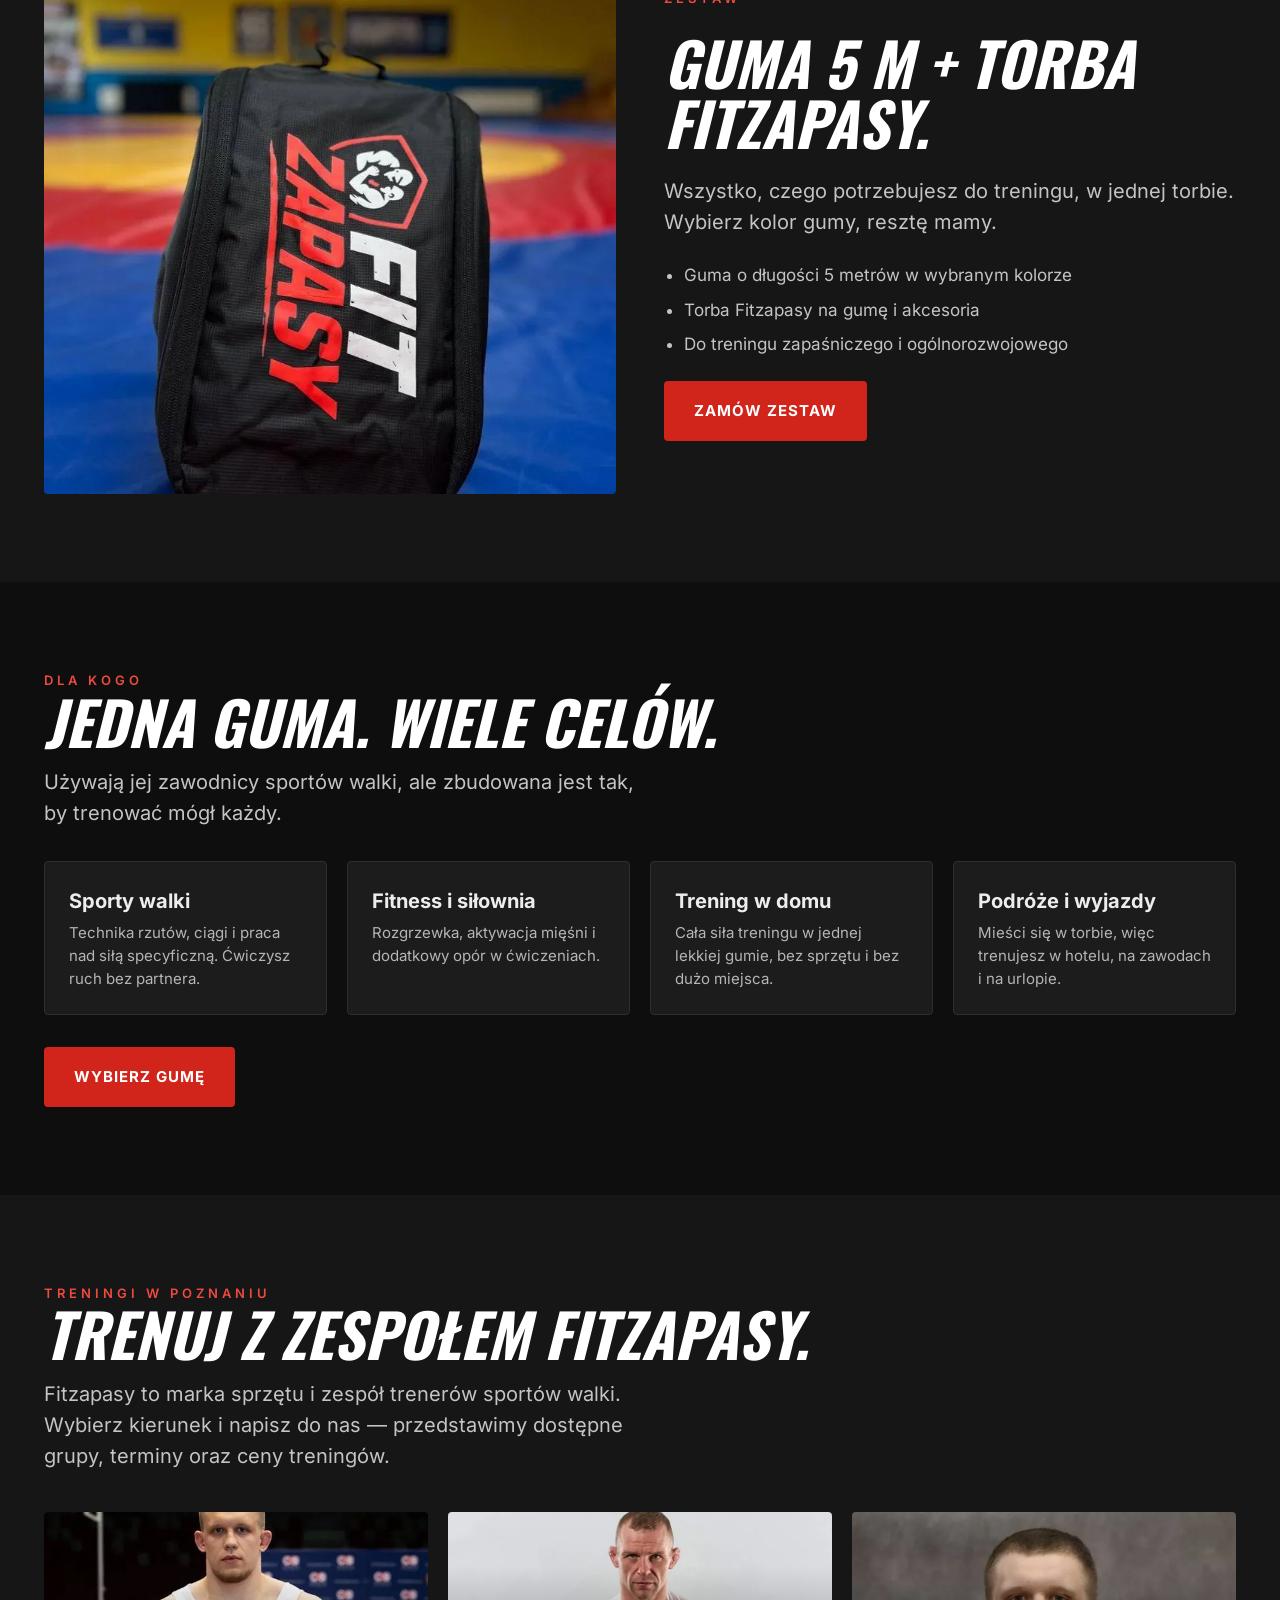
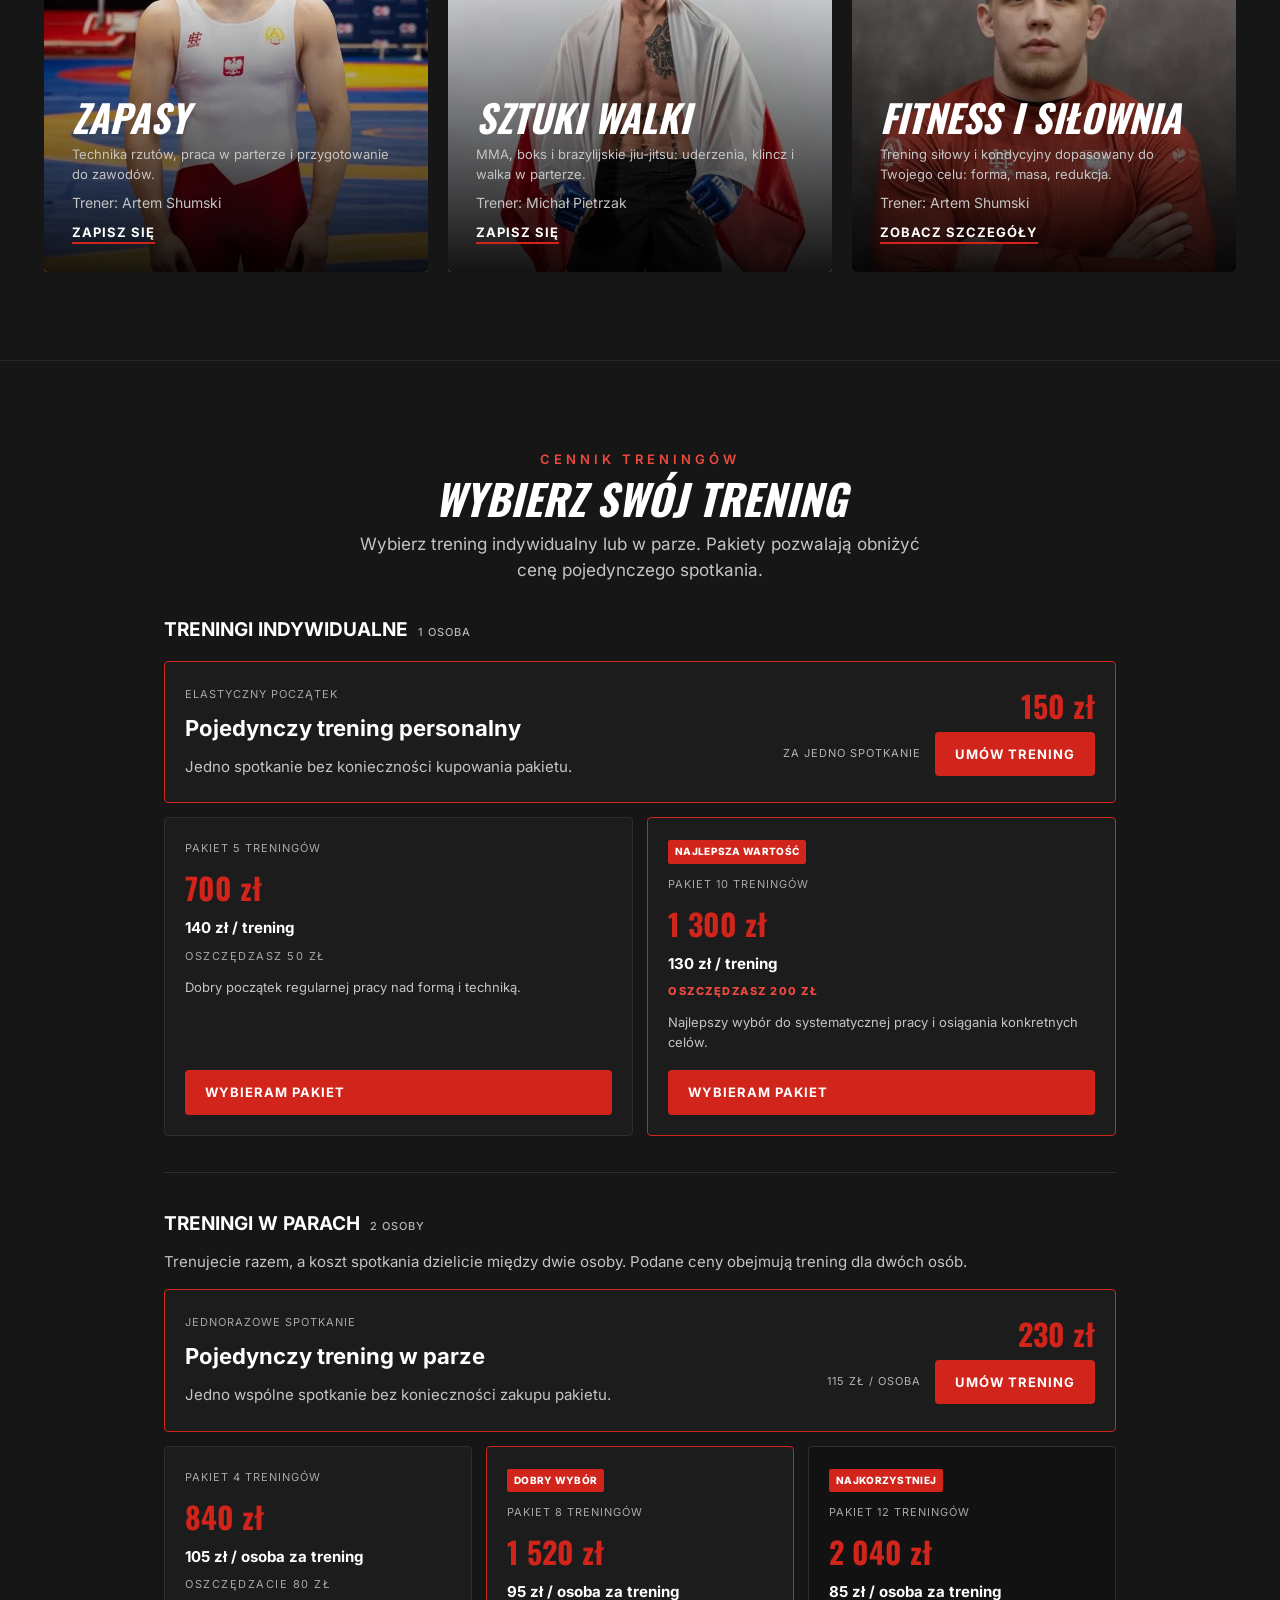
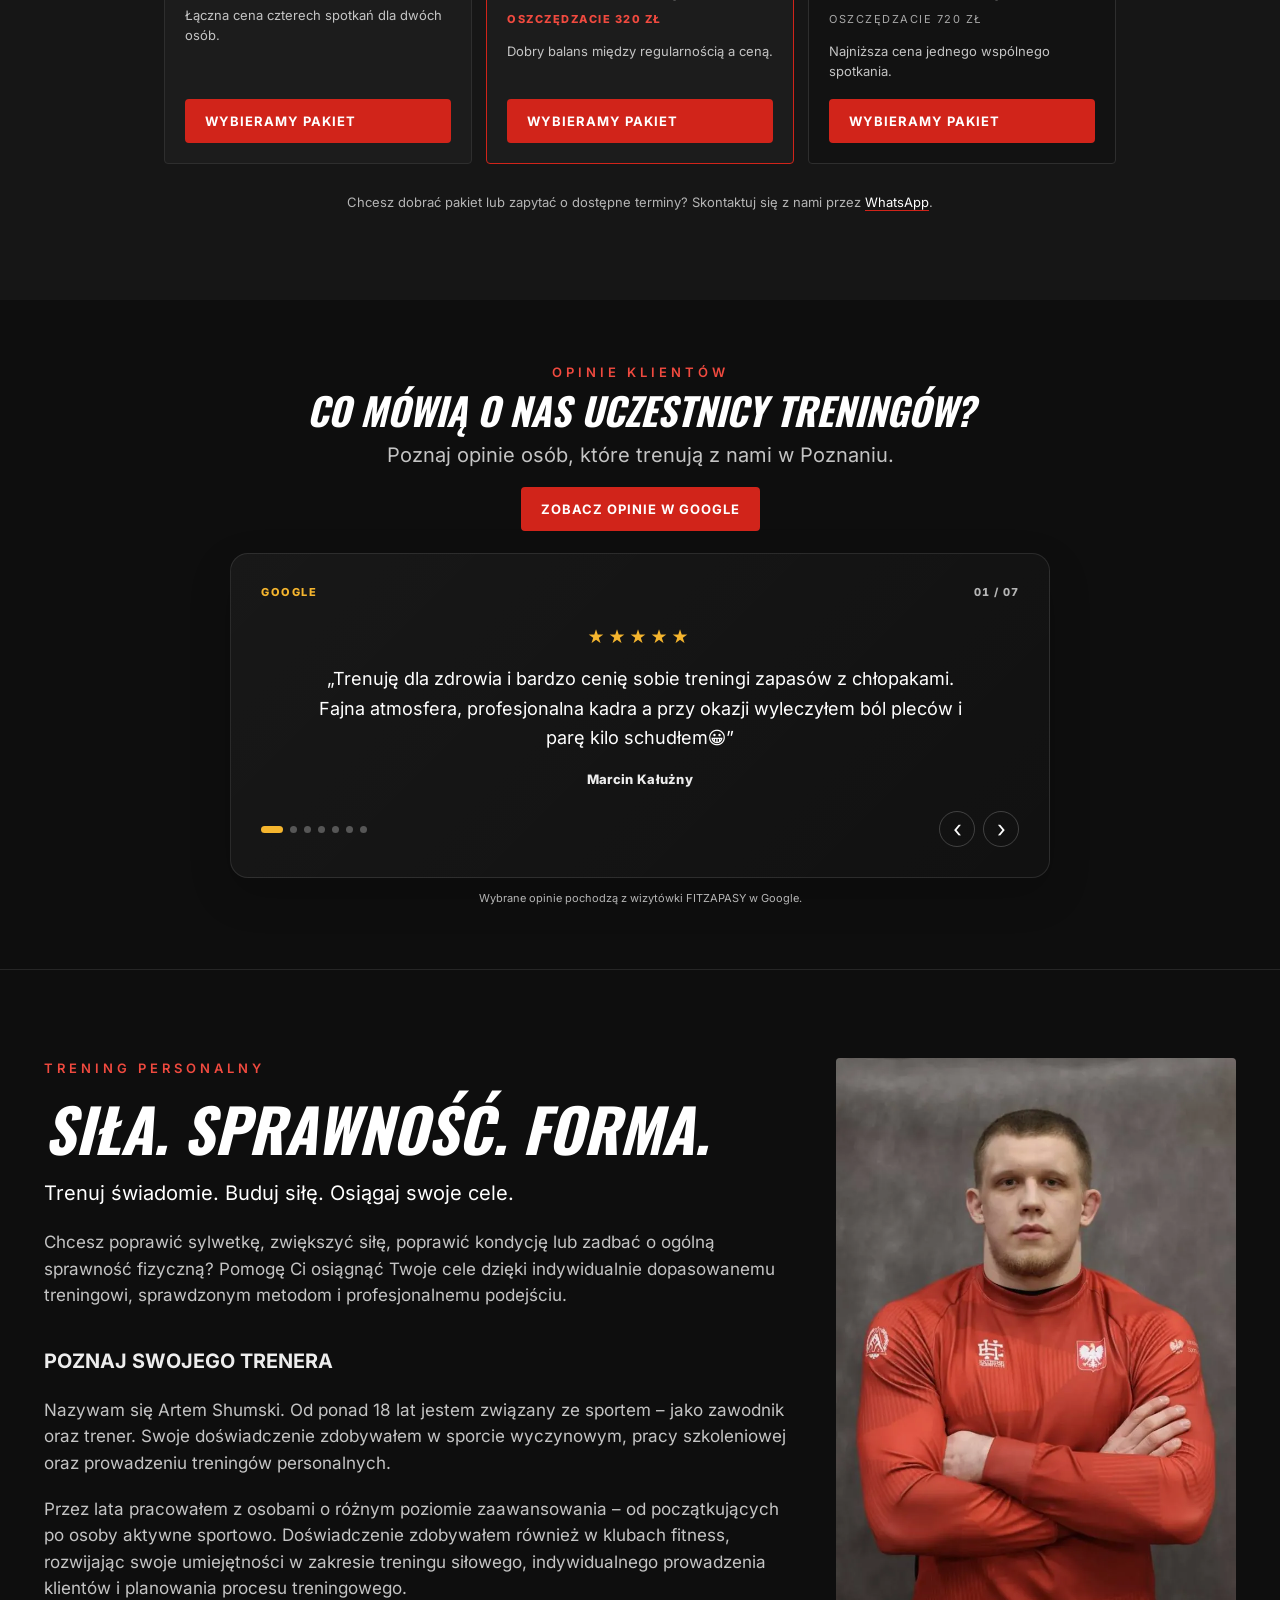
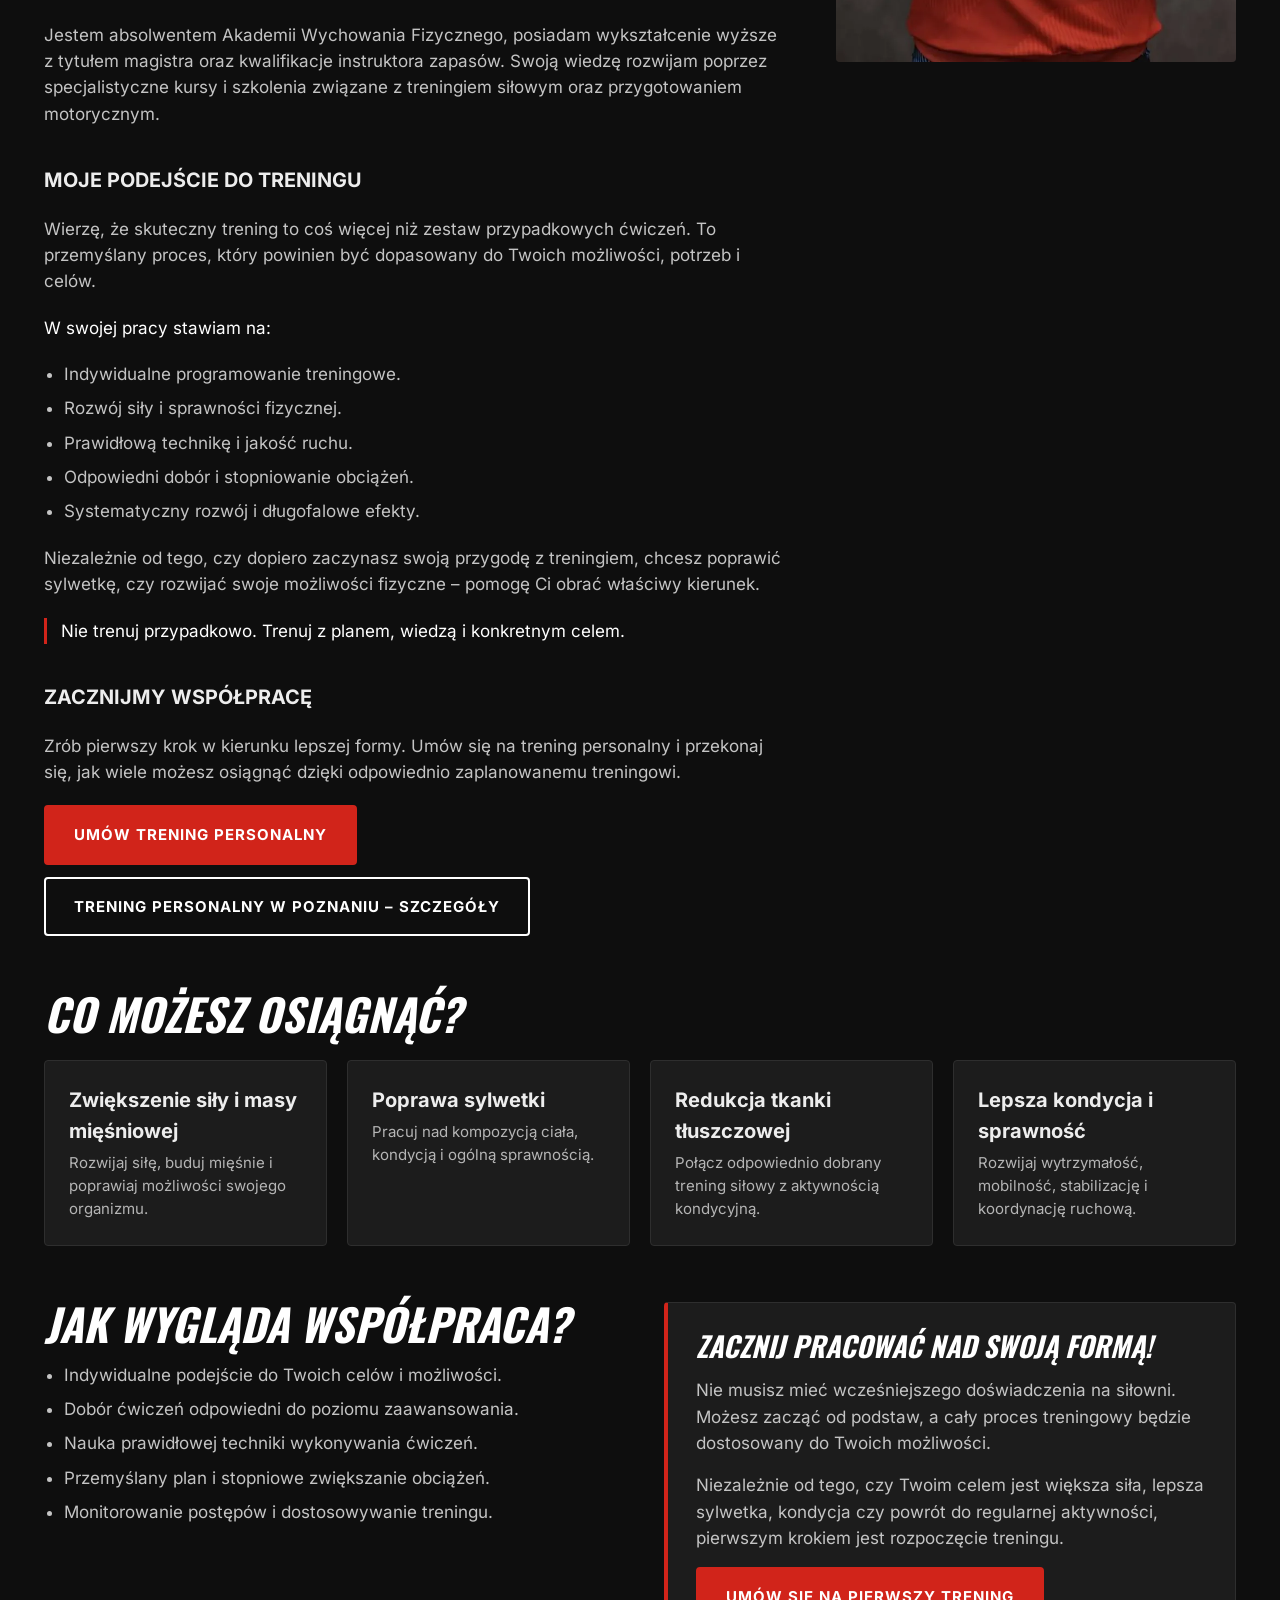
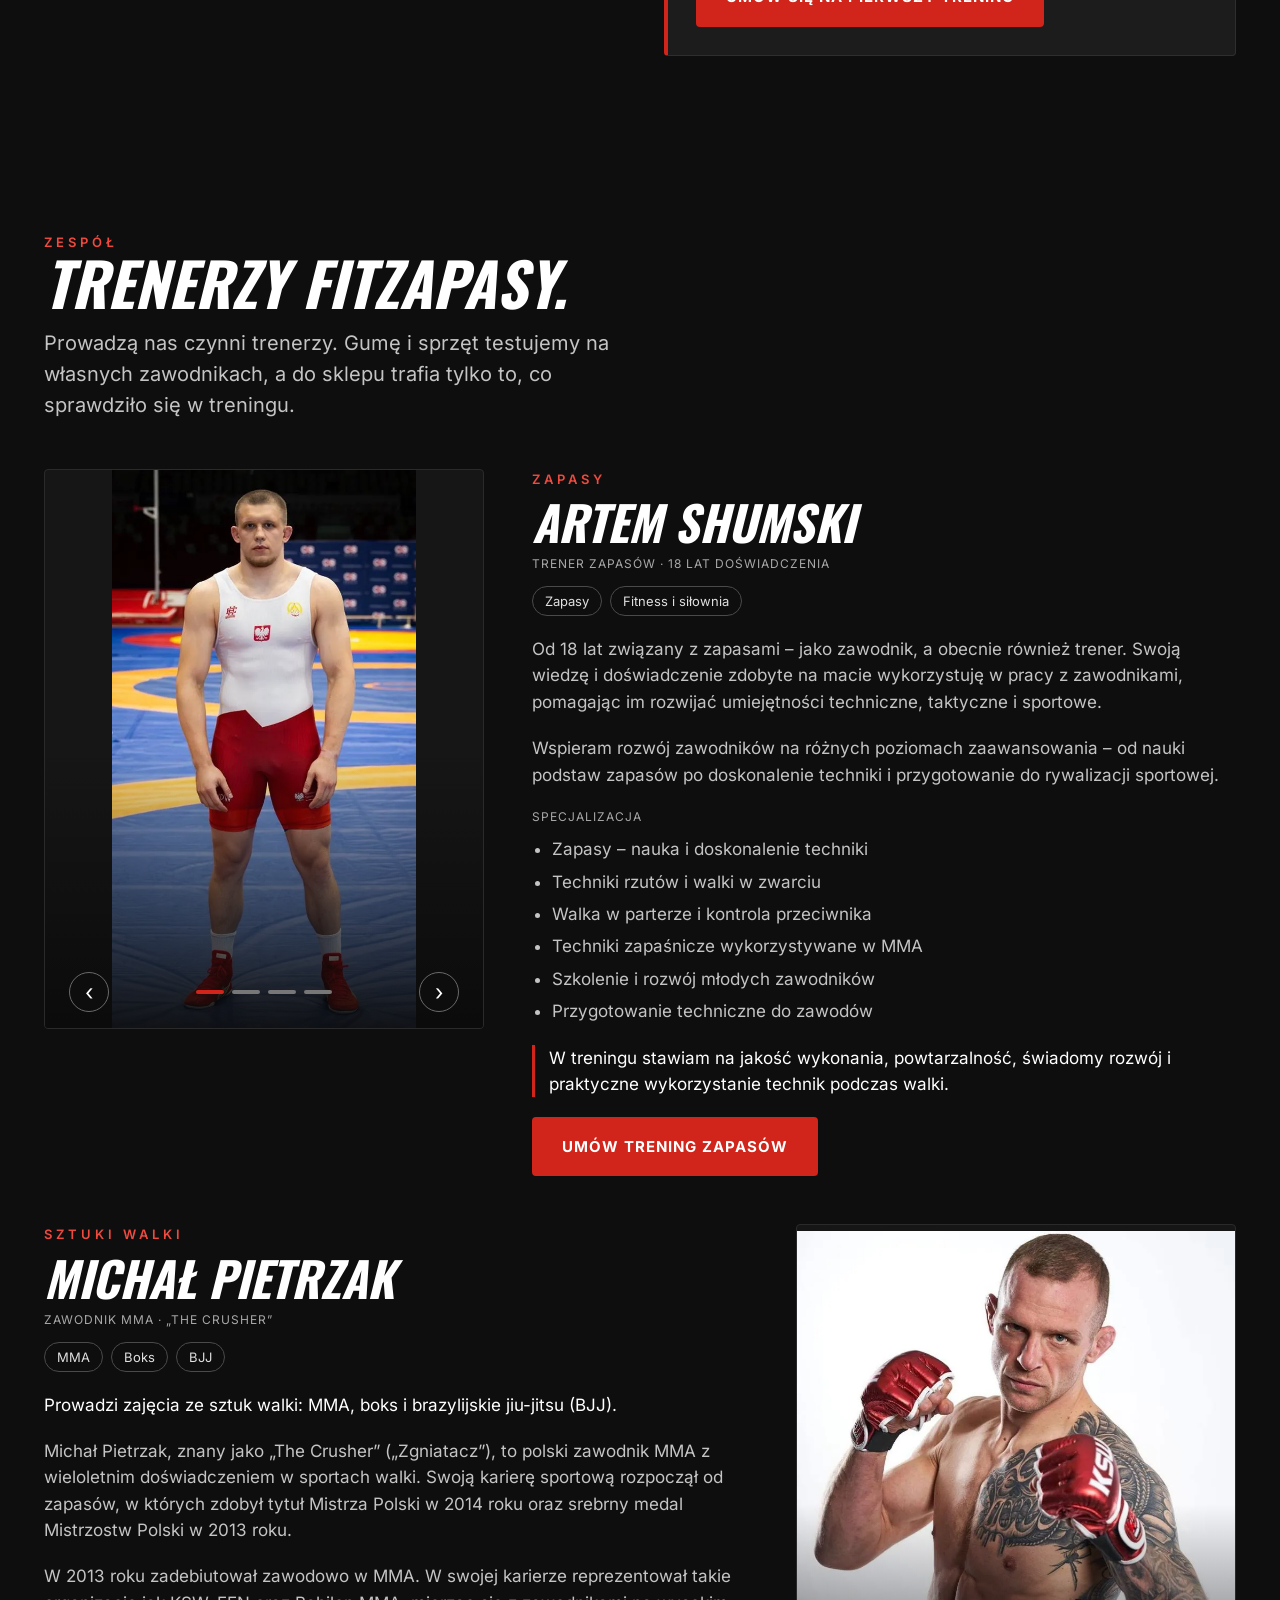
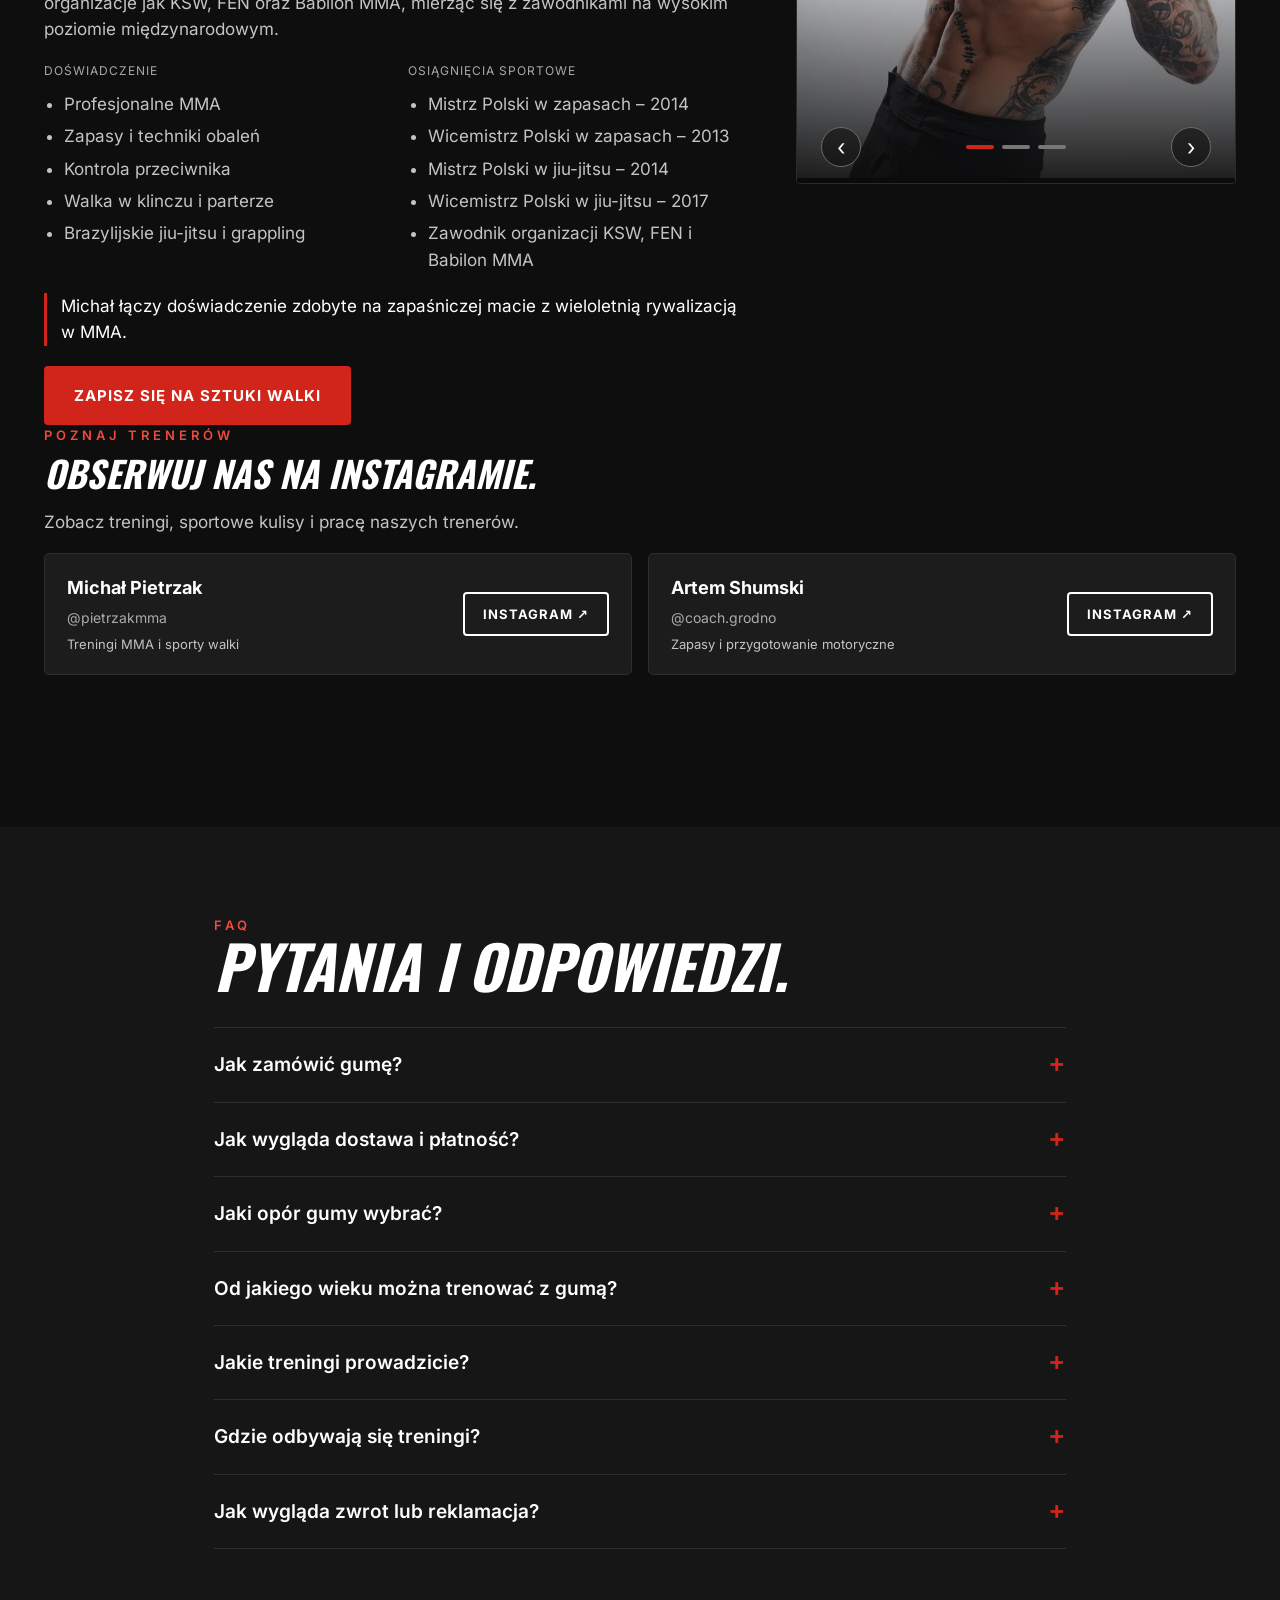
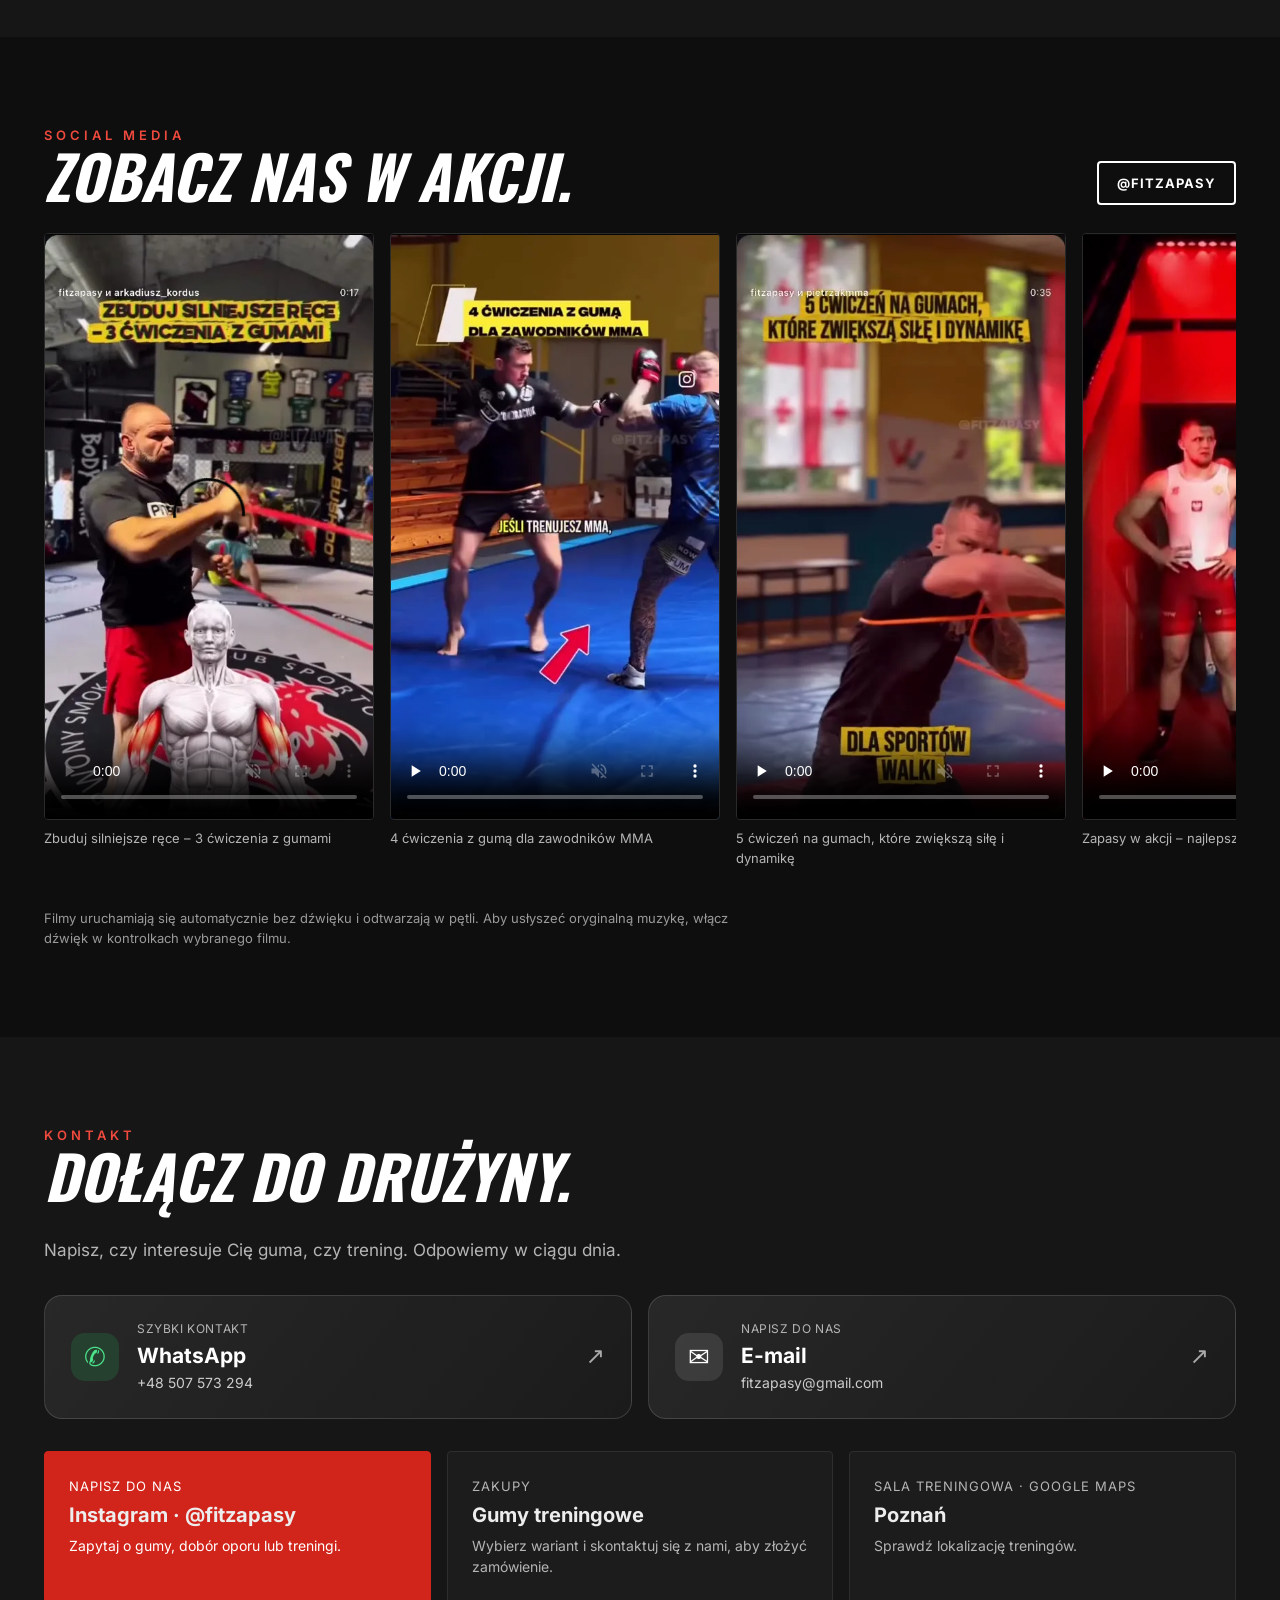
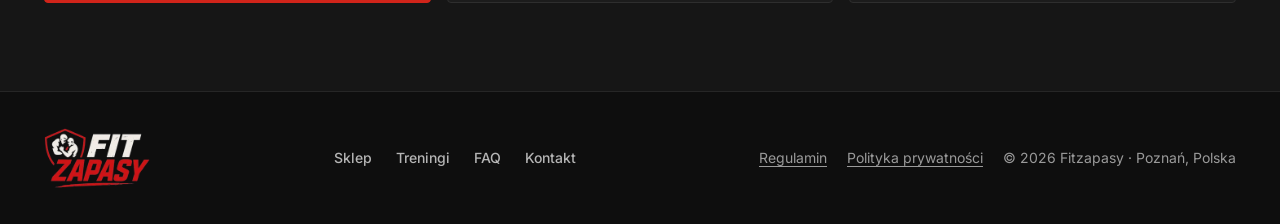
==== commit 1e28ca41: "added icon and new face" ====
--- a/public/index.html
+++ b/public/index.html
@@ -19,7 +19,9 @@
   <meta name="twitter:card" content="summary_large_image">
   <link rel="canonical" href="https://fitzapasy.pl/">
 
-  <link rel="icon" href="favicon.png" type="image/png">
+  <link rel="icon" href="favicon.ico" sizes="48x48">
+  <link rel="icon" href="icon-192.png" type="image/png" sizes="192x192">
+  <link rel="apple-touch-icon" href="apple-touch-icon.png">
   <link rel="preload" href="assets/fonts/inter-latin-wght-normal.woff2" as="font" type="font/woff2" crossorigin>
   <link rel="preload" href="assets/fonts/oswald-latin-wght-normal.woff2" as="font" type="font/woff2" crossorigin>
   <link rel="preload" href="assets/img/hero-mateusz-gamrot.webp" as="image" type="image/webp">
@@ -101,12 +103,20 @@
               <figcaption><b>Mateusz Gamrot</b><span>Zawodnik UFC · były mistrz KSW w wadze lekkiej i piórkowej</span></figcaption>
             </figure>
             <figure class="sl" aria-label="Zdjęcie 2">
+              <img src="assets/img/hero-tadeusz-michalik.webp" alt="Tadeusz Michalik z brązowym medalem olimpijskim z Tokio" width="820" height="544" loading="lazy">
+              <figcaption><b>Tadeusz Michalik</b><span>Brązowy medalista igrzysk olimpijskich w Tokio w zapasach w stylu klasycznym</span></figcaption>
+            </figure>
+            <figure class="sl" aria-label="Zdjęcie 3">
               <img class="focus-15" src="assets/img/hero-mateusz-bernatek.webp" alt="Mateusz Bernatek świętuje zwycięstwo w biało-czerwonym stroju reprezentacji Polski" width="820" height="547" loading="lazy">
               <figcaption><b>Mateusz Bernatek</b><span>Wicemistrz świata (2017) i Europy (2021) w zapasach w stylu klasycznym</span></figcaption>
             </figure>
-            <figure class="sl" aria-label="Zdjęcie 3">
+            <figure class="sl" aria-label="Zdjęcie 4" data-shuffle>
               <img class="focus-30" src="assets/img/hero-daniel-skibinski.webp" alt="Daniel Skibiński z pamiątkową statuetką po walce" width="620" height="730" loading="lazy">
               <figcaption><b>Daniel Skibiński</b><span>Zawodnik KSW · pierwszy i były mistrz Babilon MMA w wadze półśredniej</span></figcaption>
+            </figure>
+            <figure class="sl" aria-label="Zdjęcie 5" data-shuffle>
+              <img class="focus-18" src="assets/img/hero-filip-sadowski.webp" alt="Filip Sadowski z dwoma medalami Mistrzostw Polski w brazylijskim jiu-jitsu" width="820" height="1033" loading="lazy">
+              <figcaption><b>Filip Sadowski</b><span>Medalista Mistrzostw Polski w brazylijskim jiu-jitsu (Poznań, 2024)</span></figcaption>
             </figure>
             <div class="shade"></div>
             <div class="ctl">
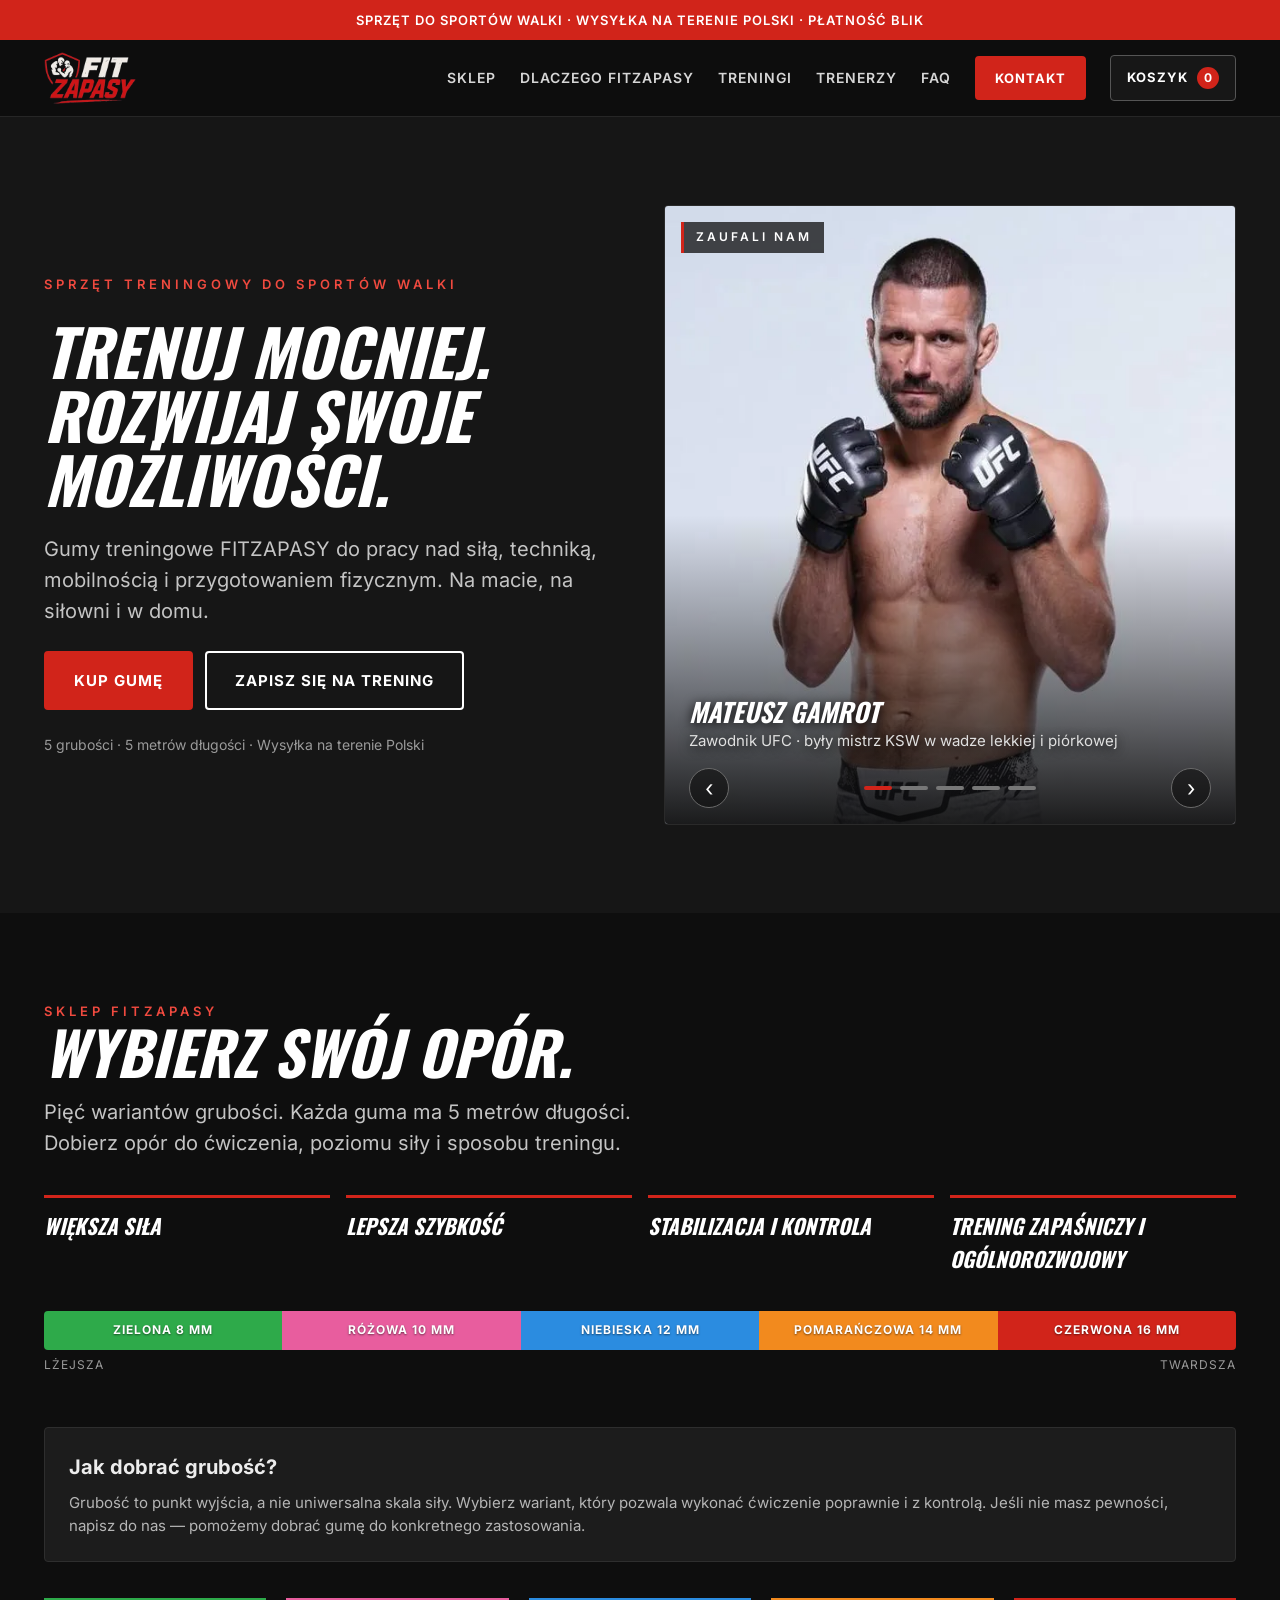
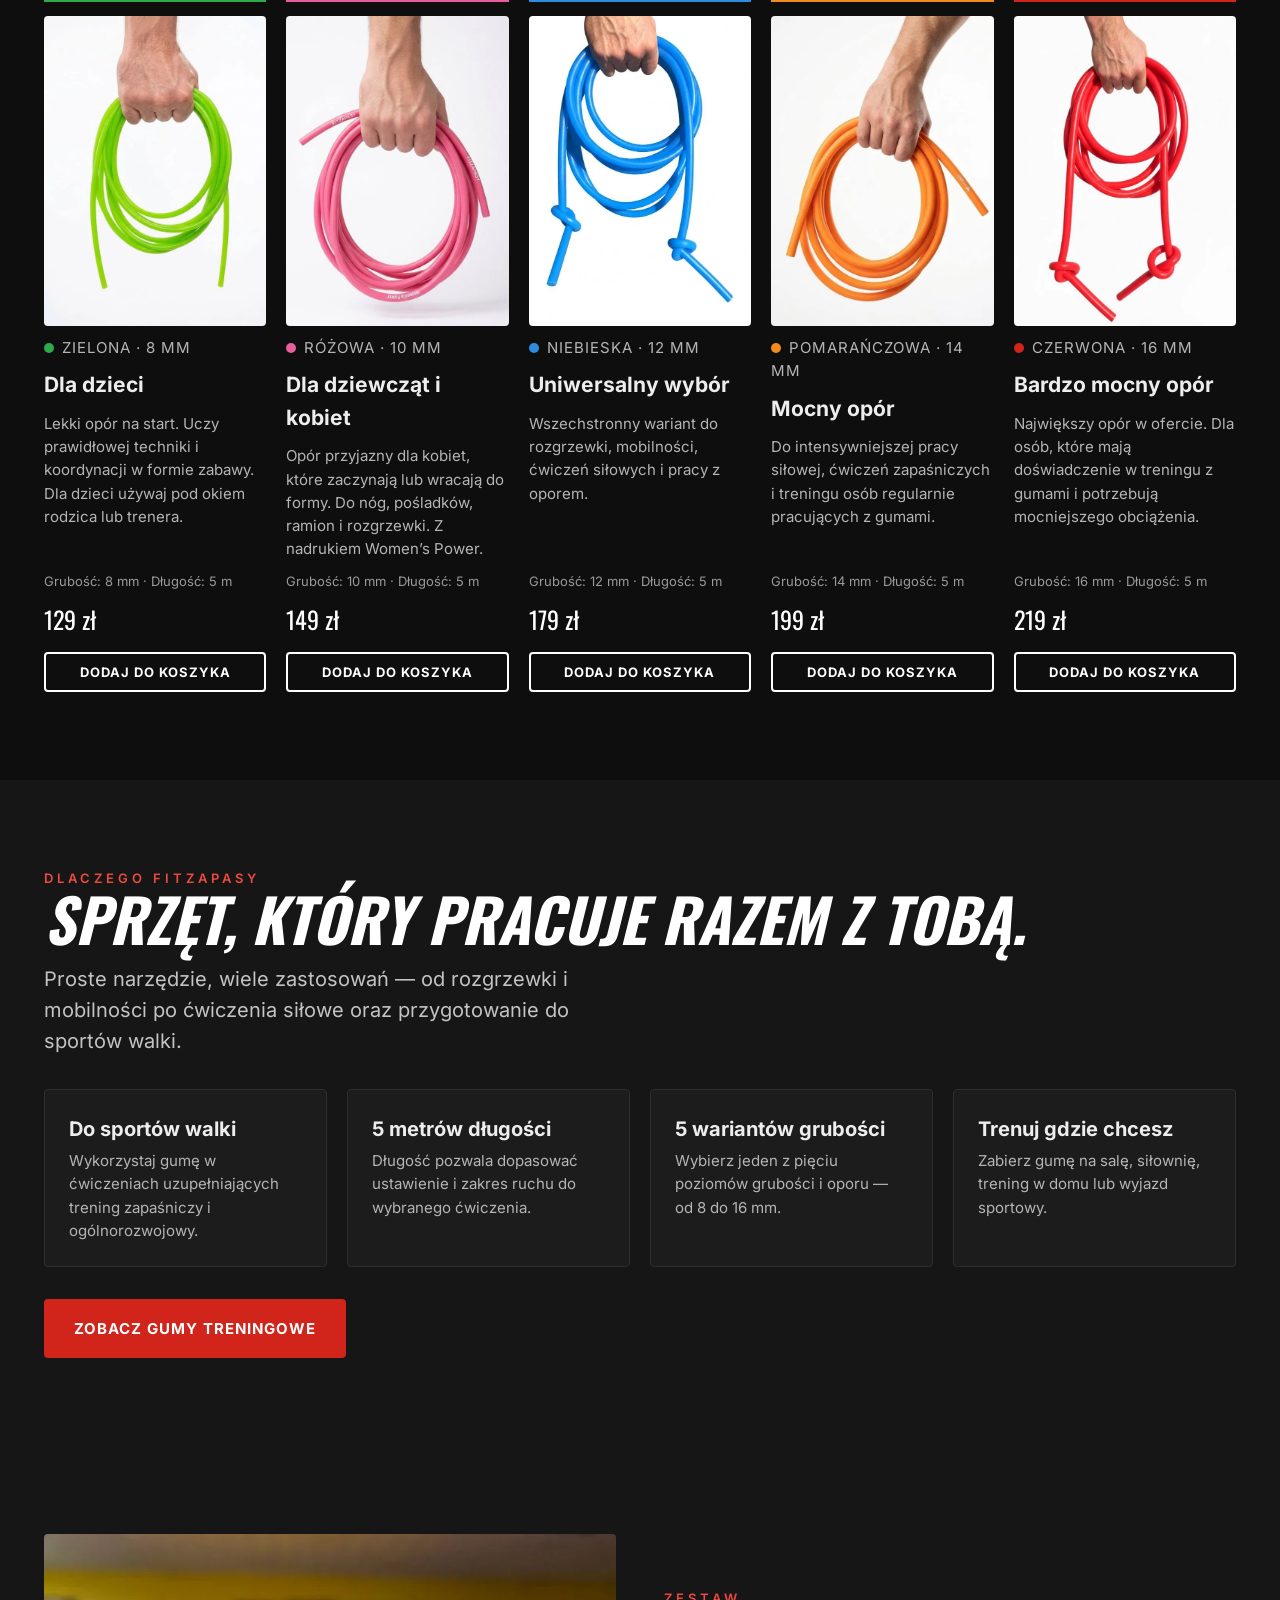
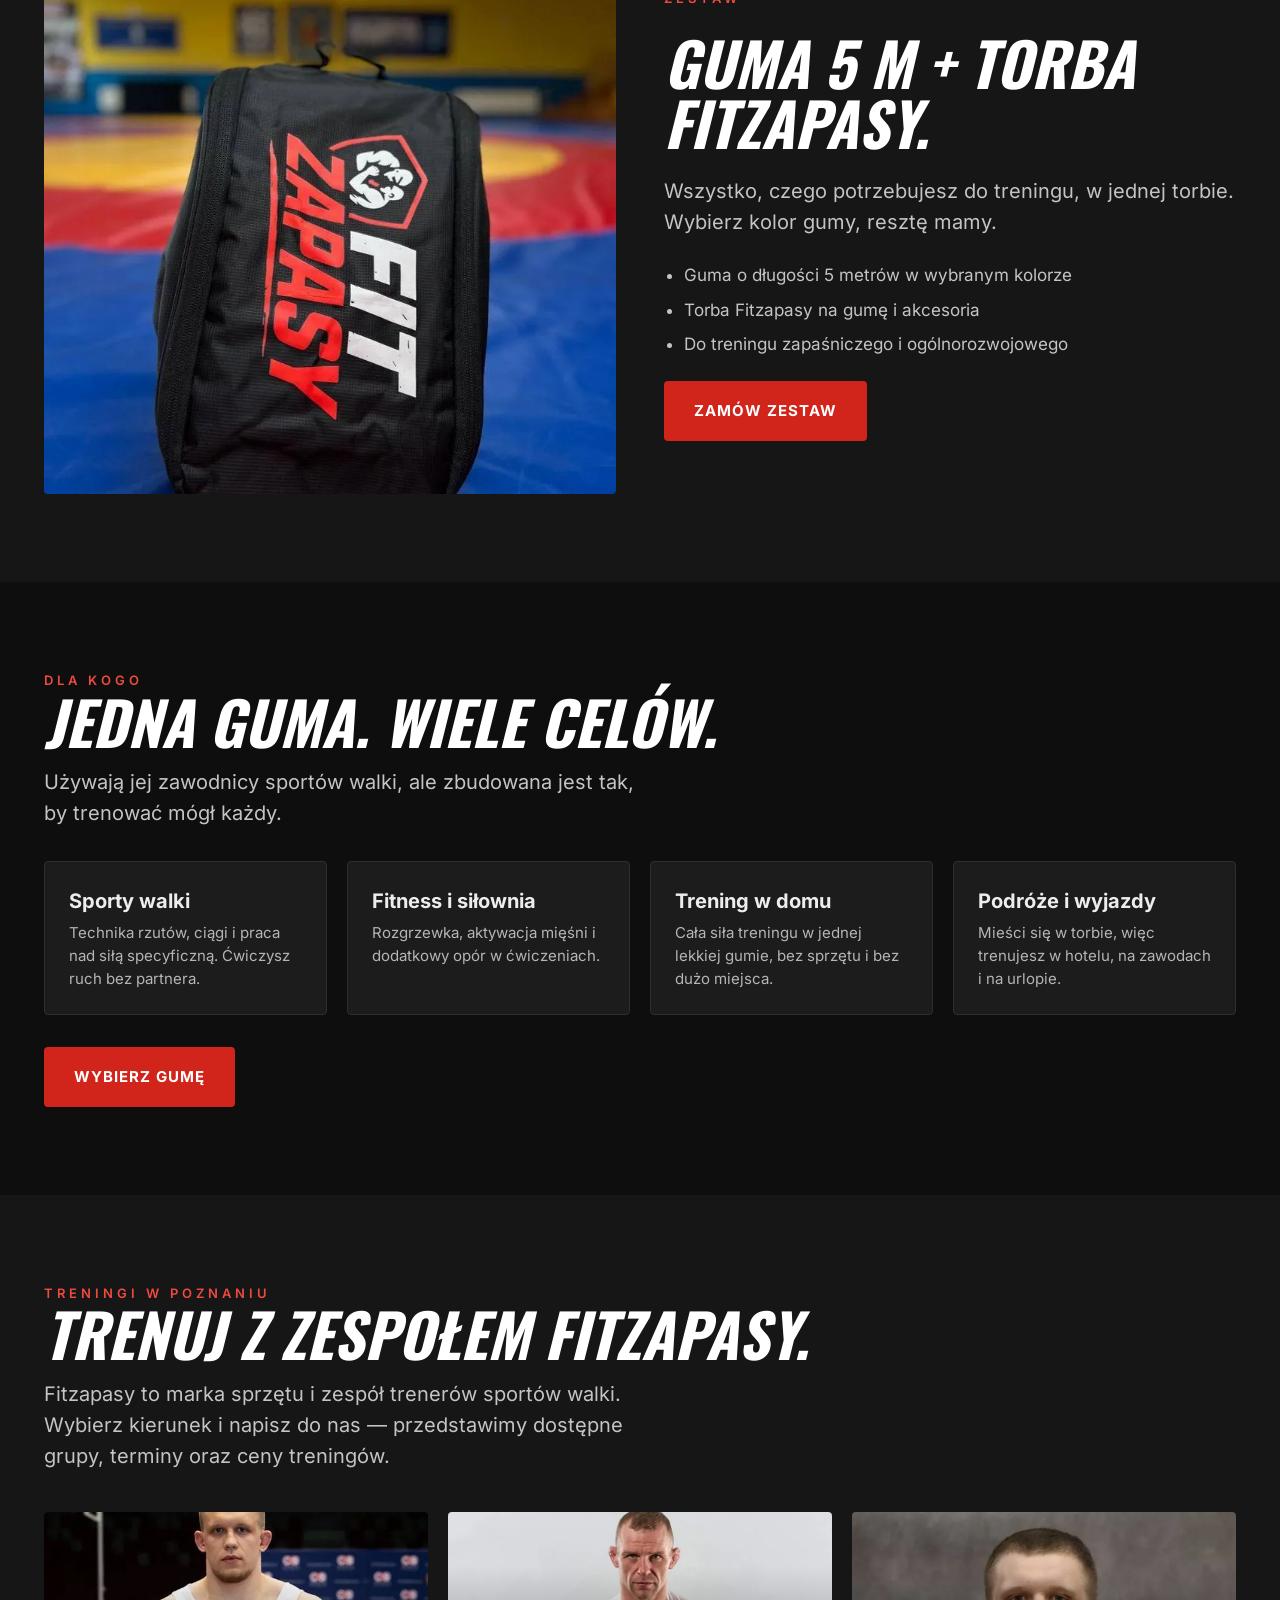
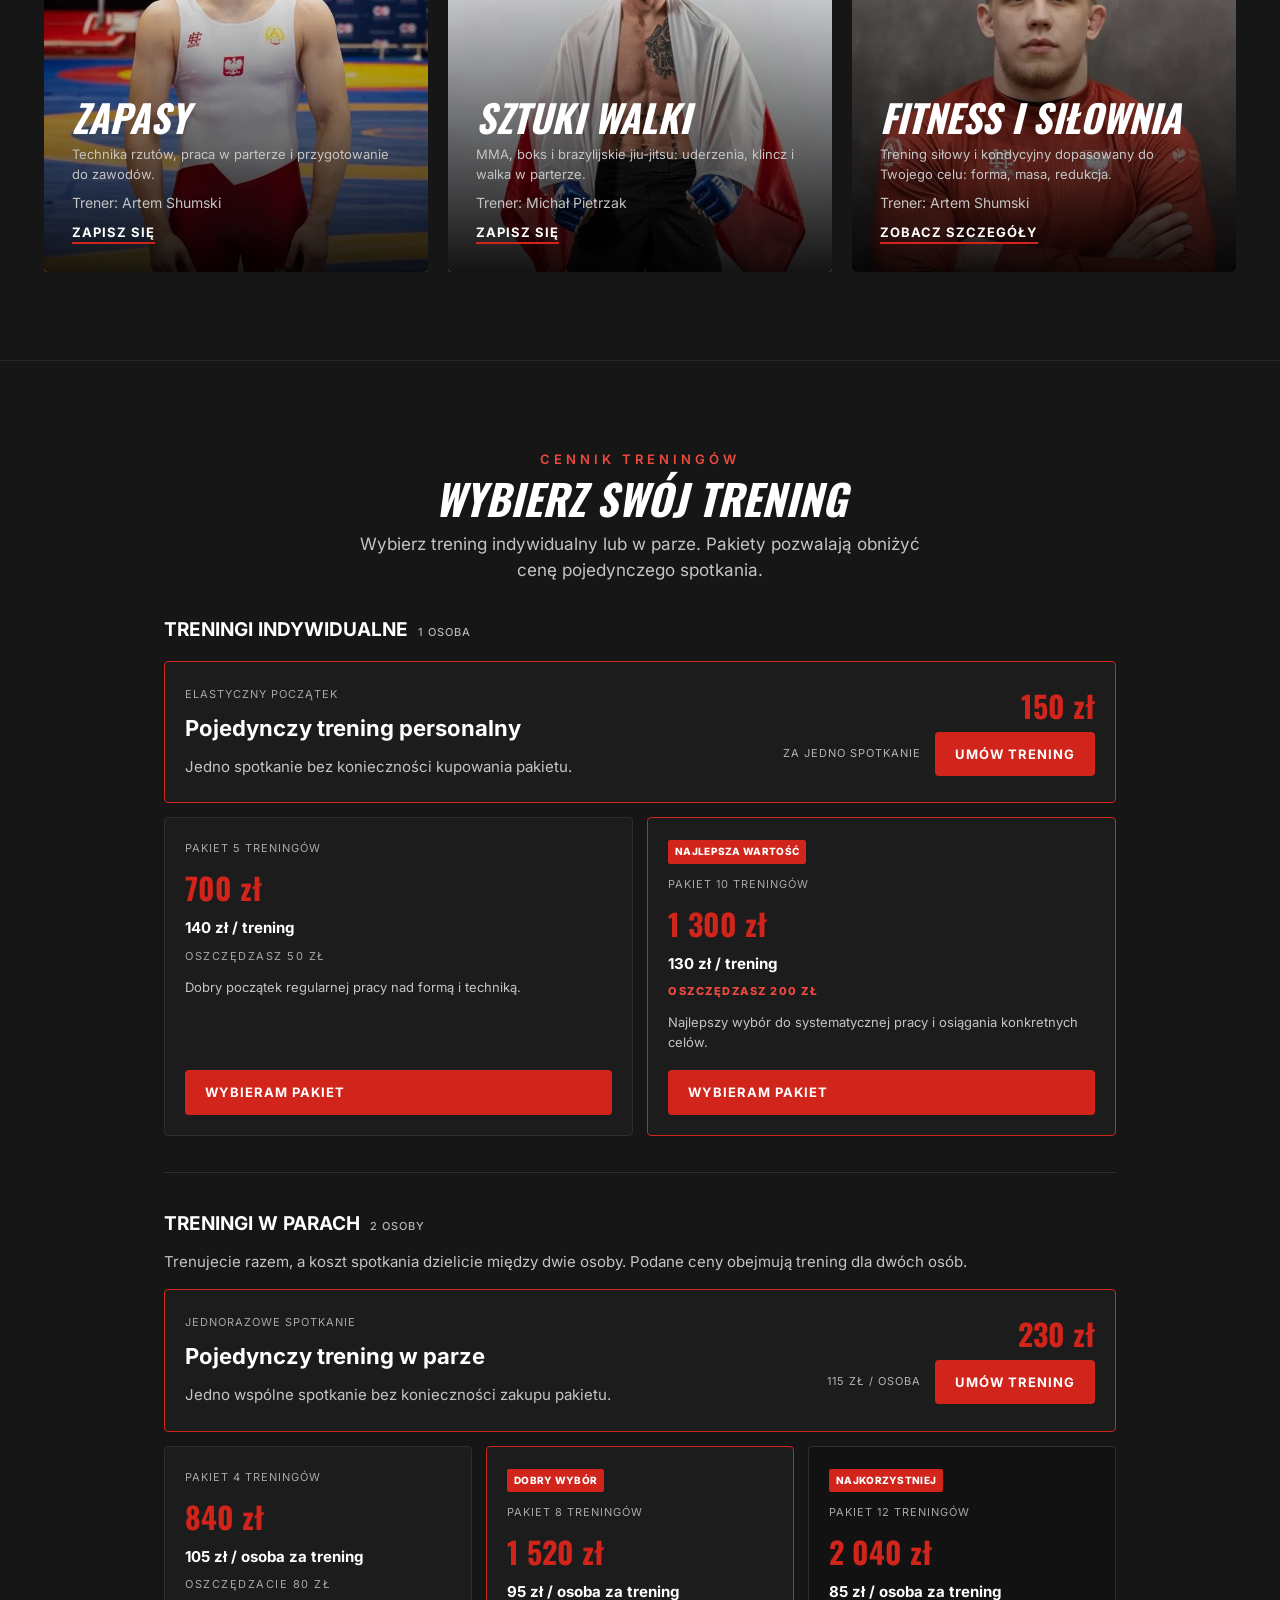
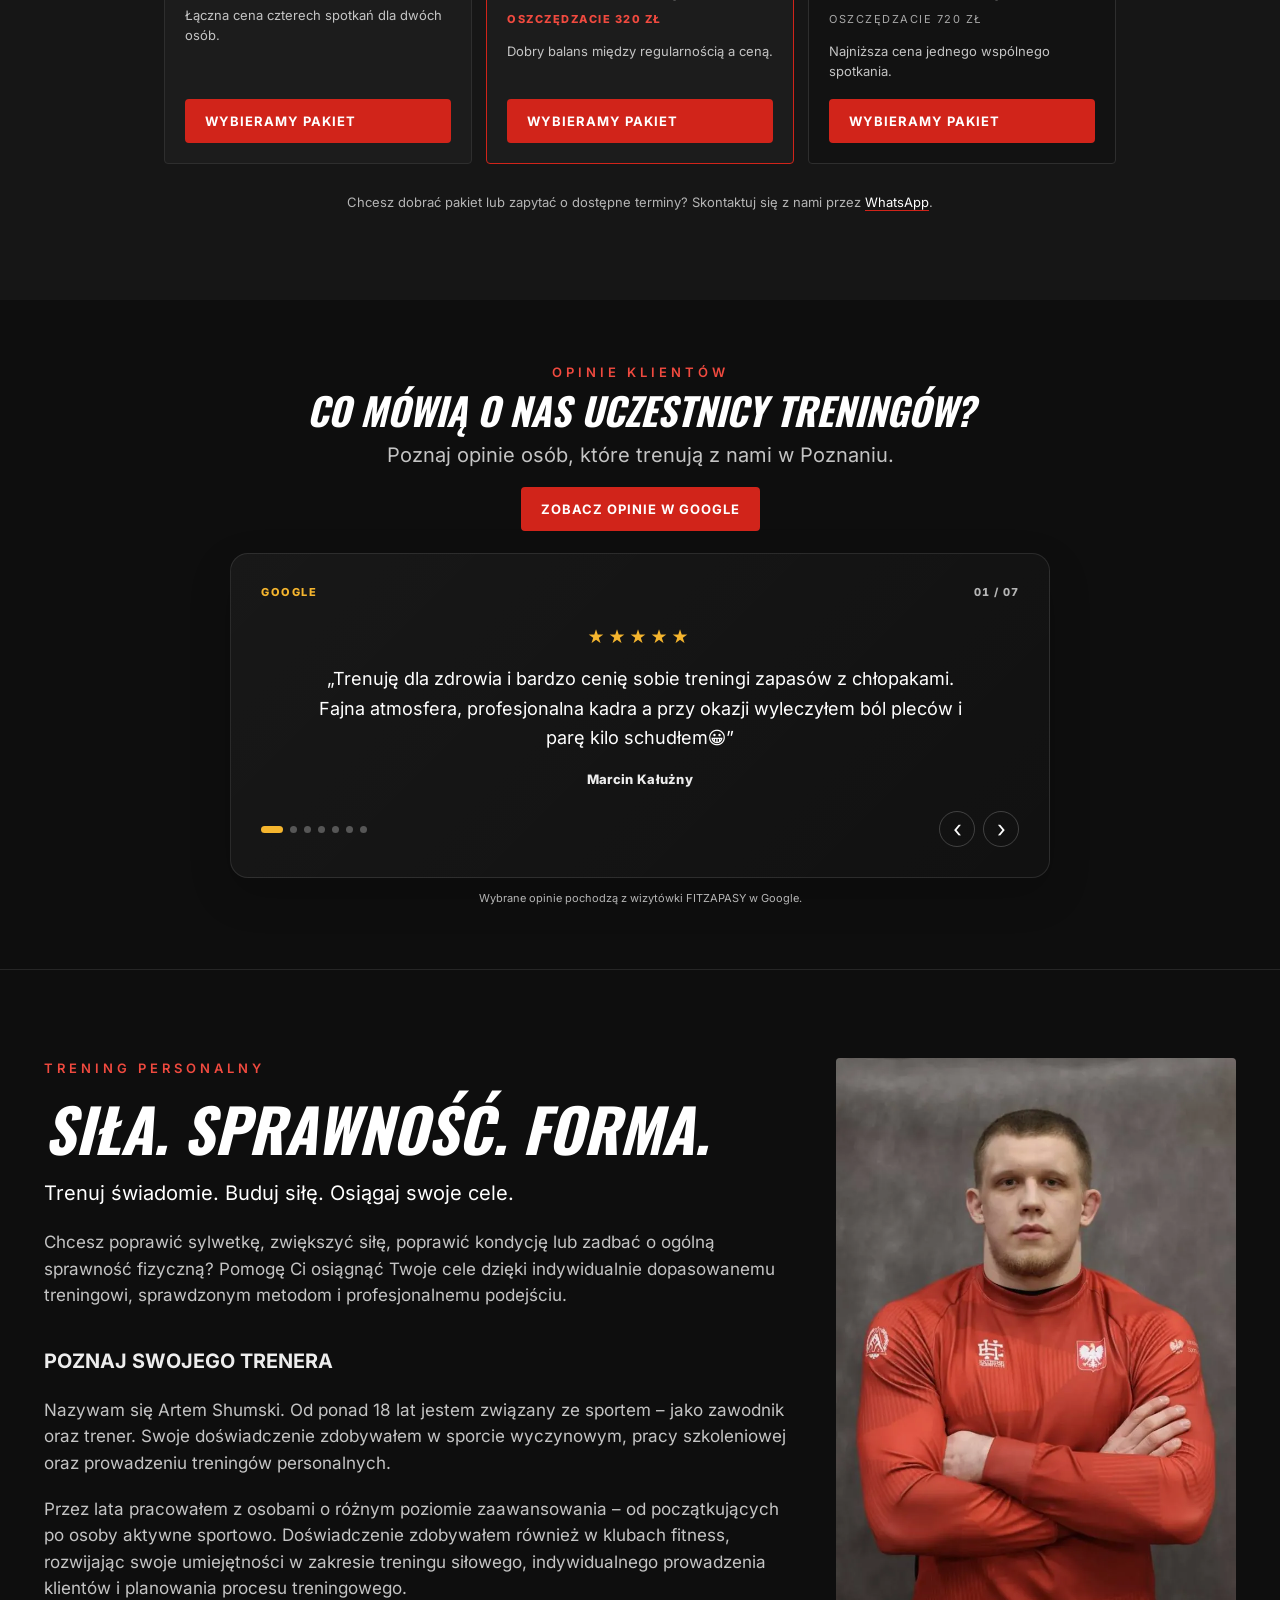
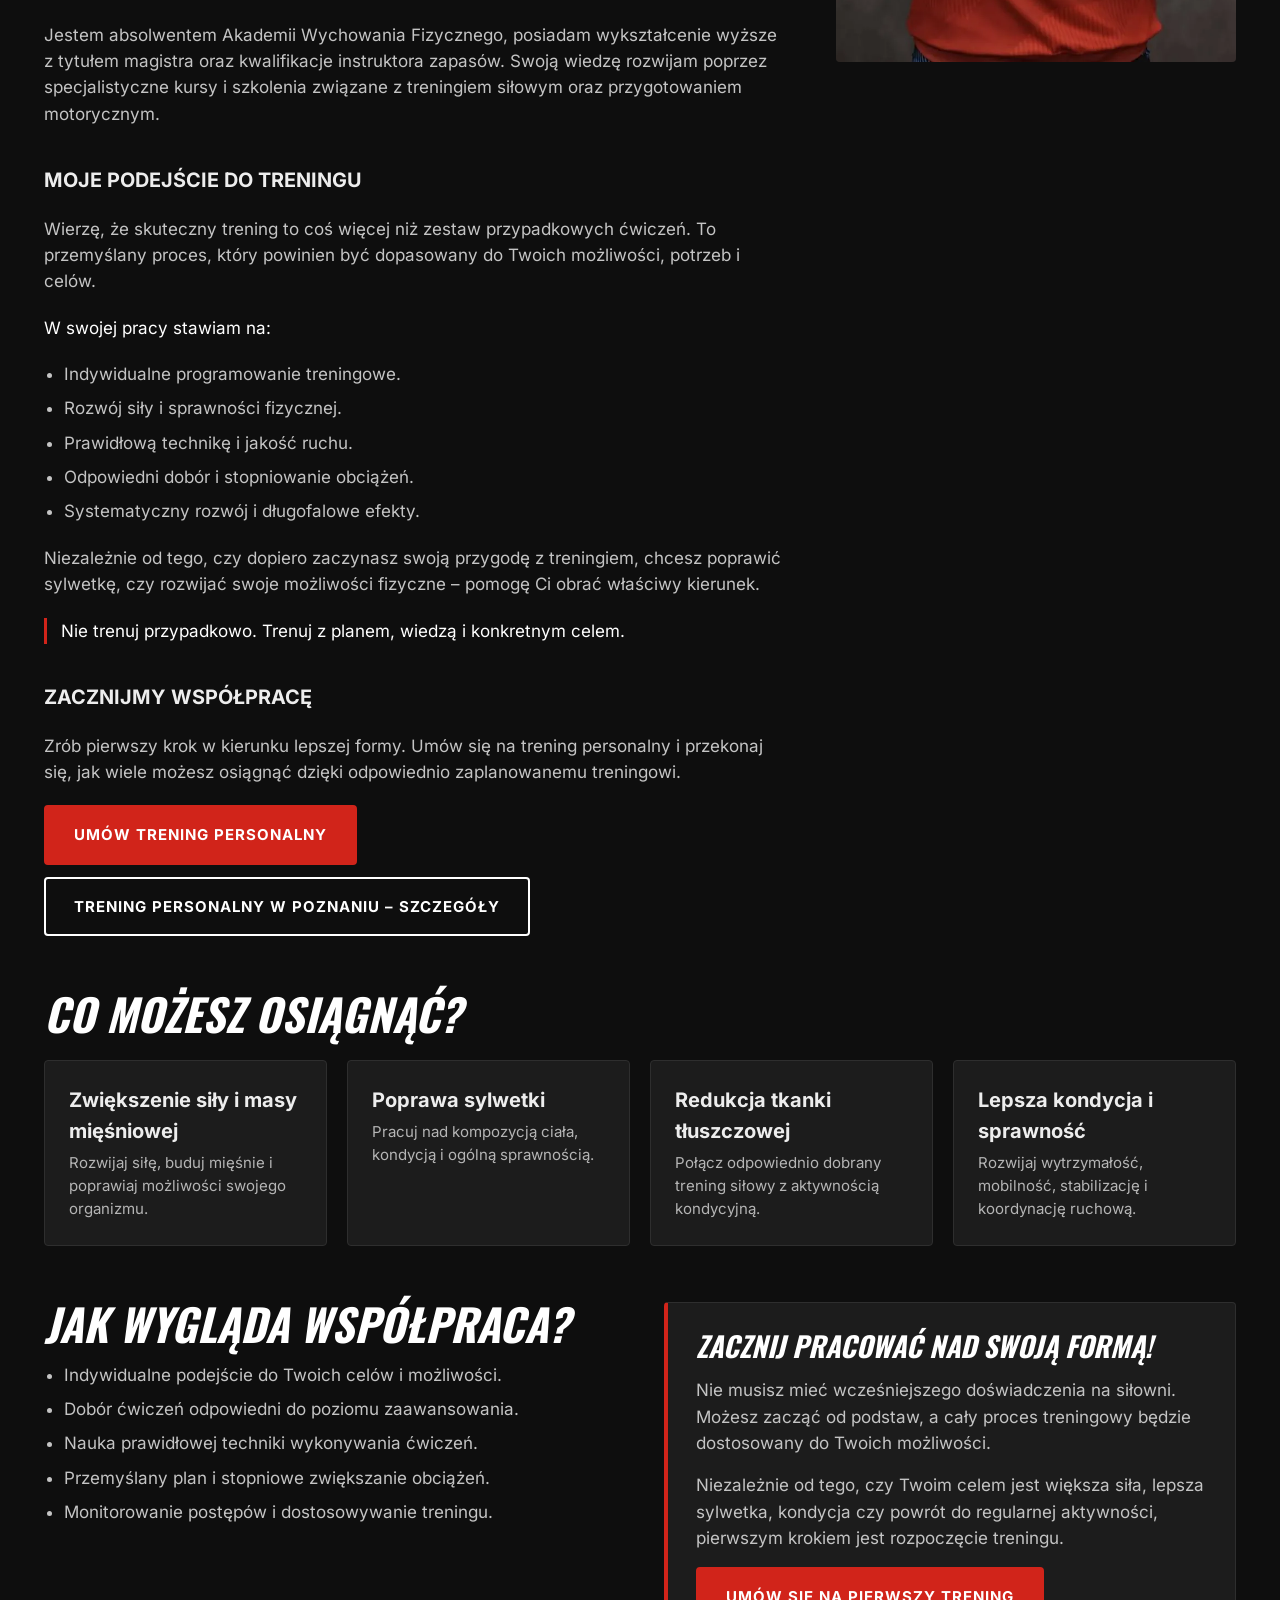
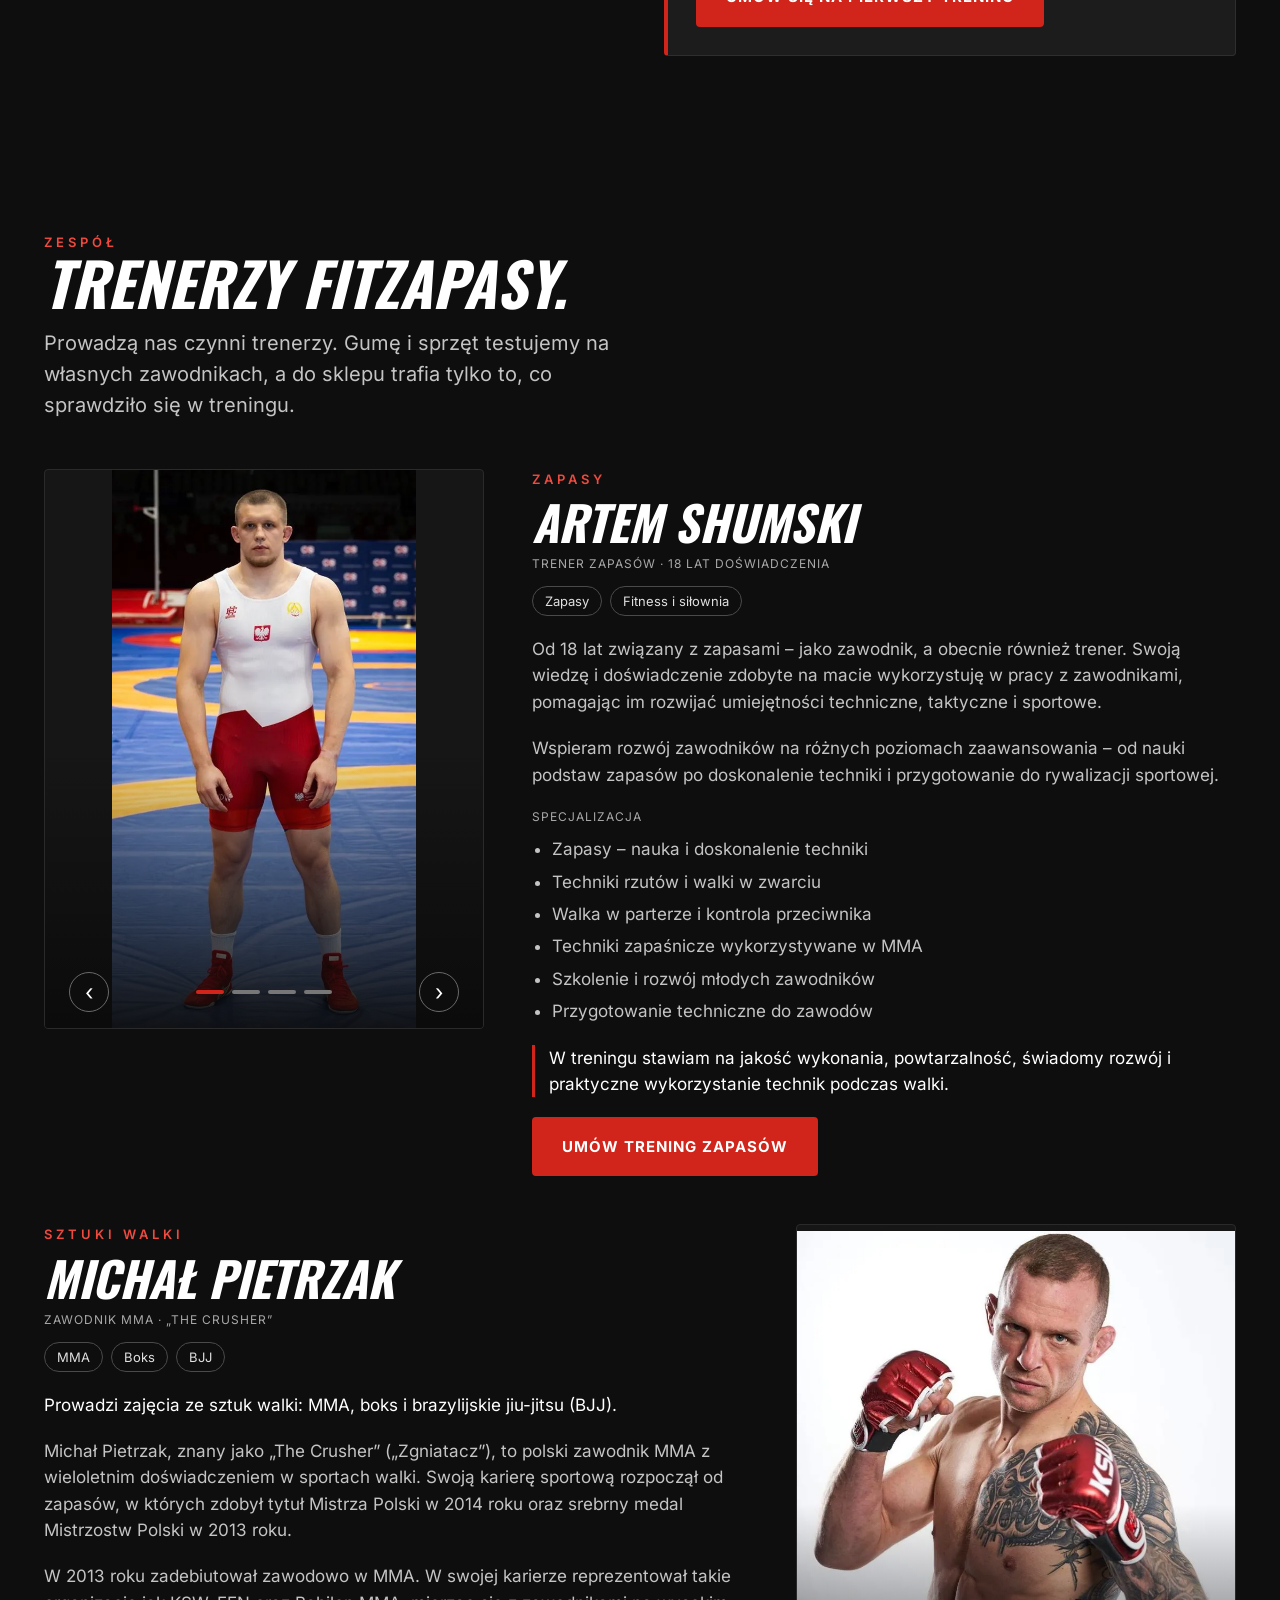
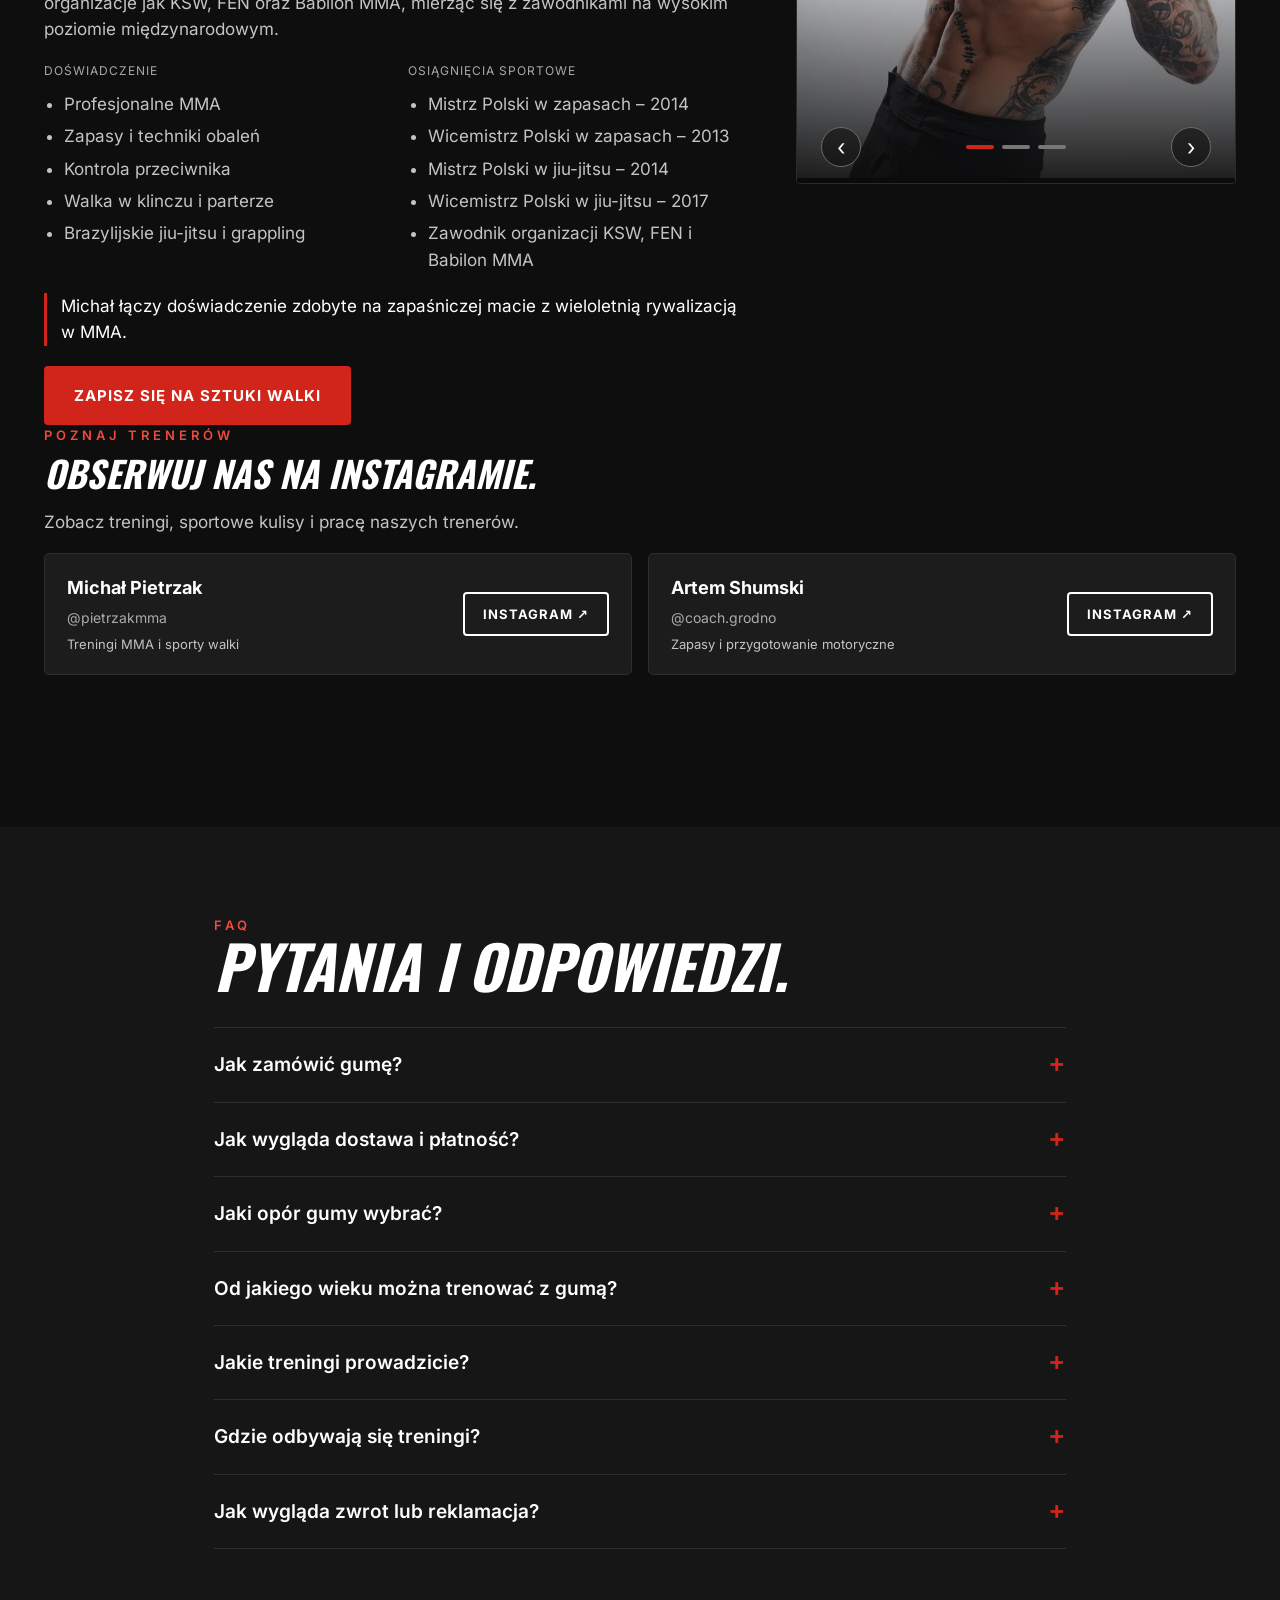
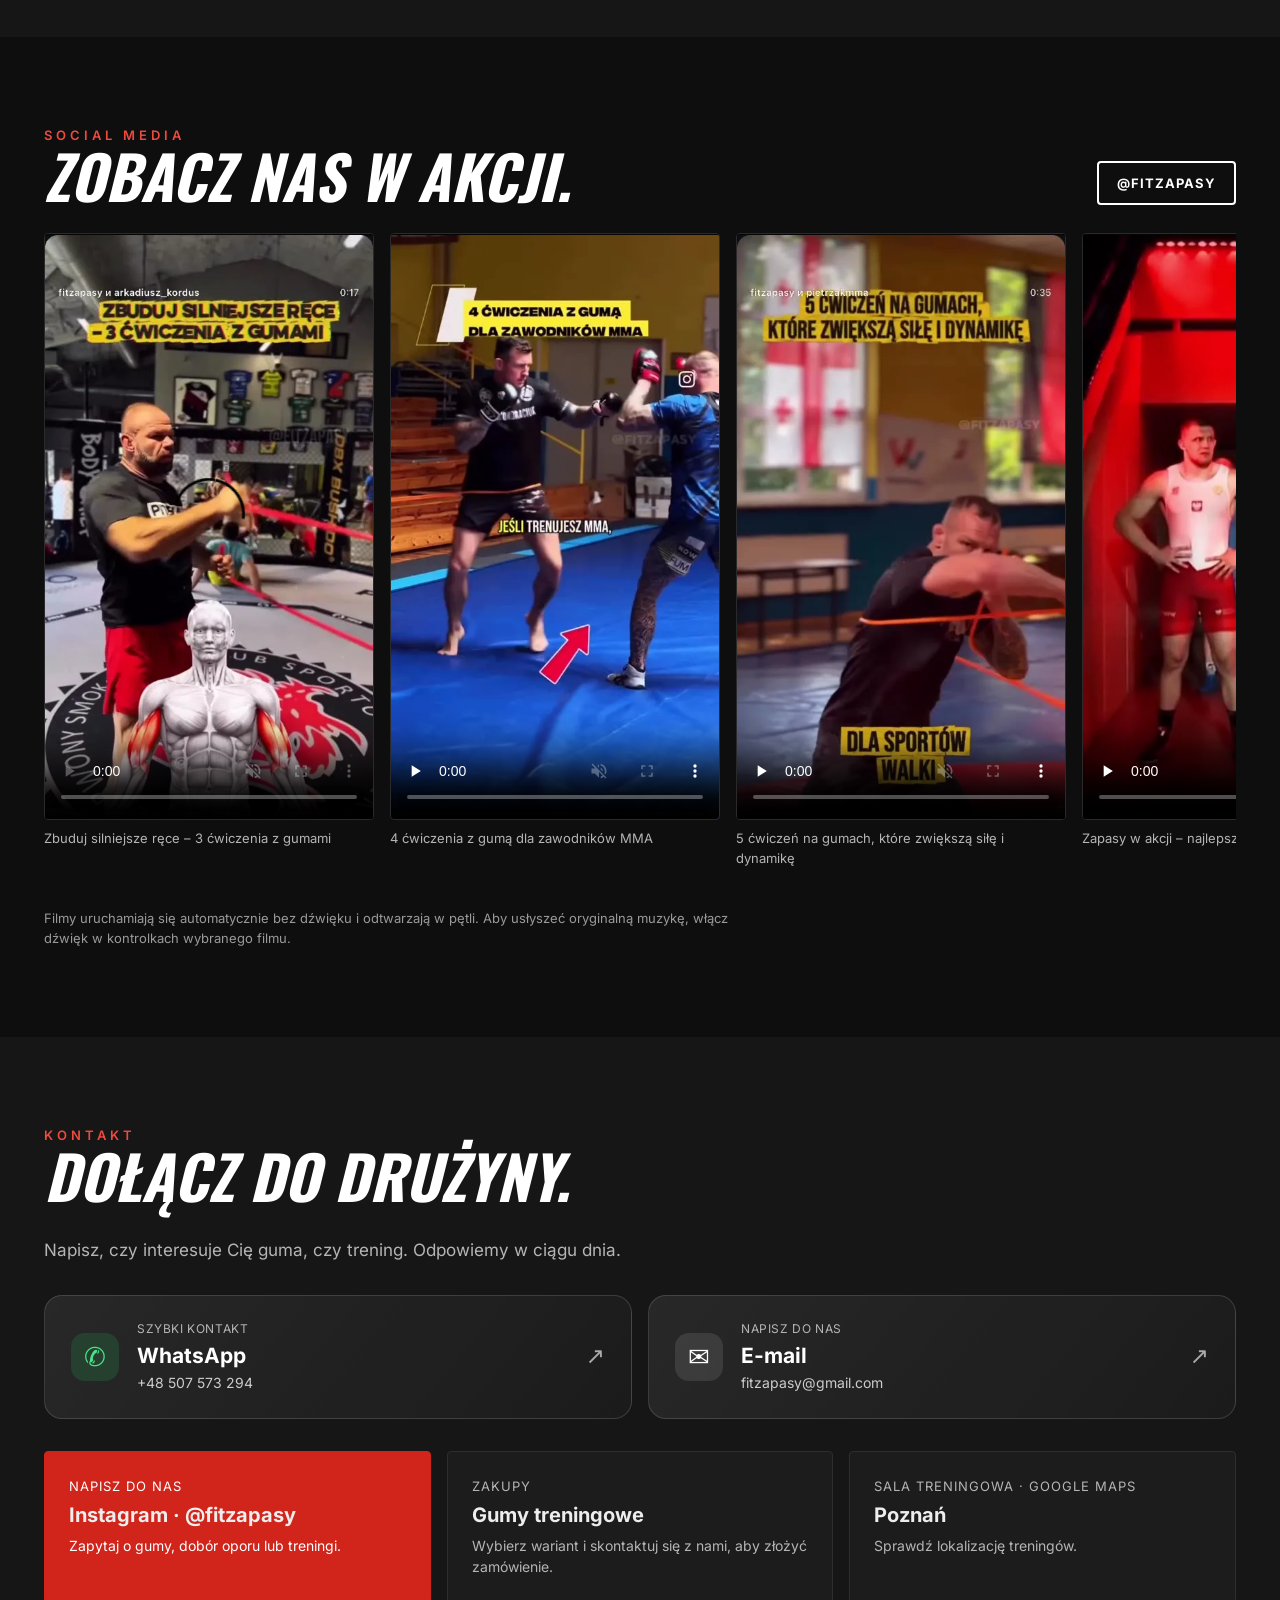
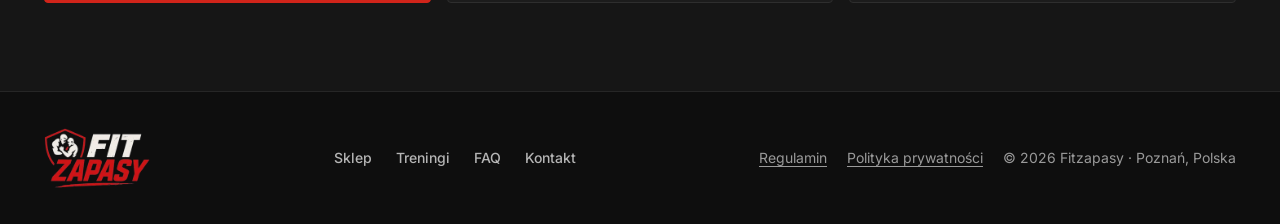
==== commit 9b8f9283: "changed comment" ====
--- a/public/index.html
+++ b/public/index.html
@@ -116,7 +116,7 @@
             </figure>
             <figure class="sl" aria-label="Zdjęcie 5" data-shuffle>
               <img class="focus-18" src="assets/img/hero-filip-sadowski.webp" alt="Filip Sadowski z dwoma medalami Mistrzostw Polski w brazylijskim jiu-jitsu" width="820" height="1033" loading="lazy">
-              <figcaption><b>Filip Sadowski</b><span>Medalista Mistrzostw Polski w brazylijskim jiu-jitsu (Poznań, 2024)</span></figcaption>
+              <figcaption><b>Filip Sadowski</b><span>Czarny pas w brazylijskim jiu-jitsu</span></figcaption>
             </figure>
             <div class="shade"></div>
             <div class="ctl">
